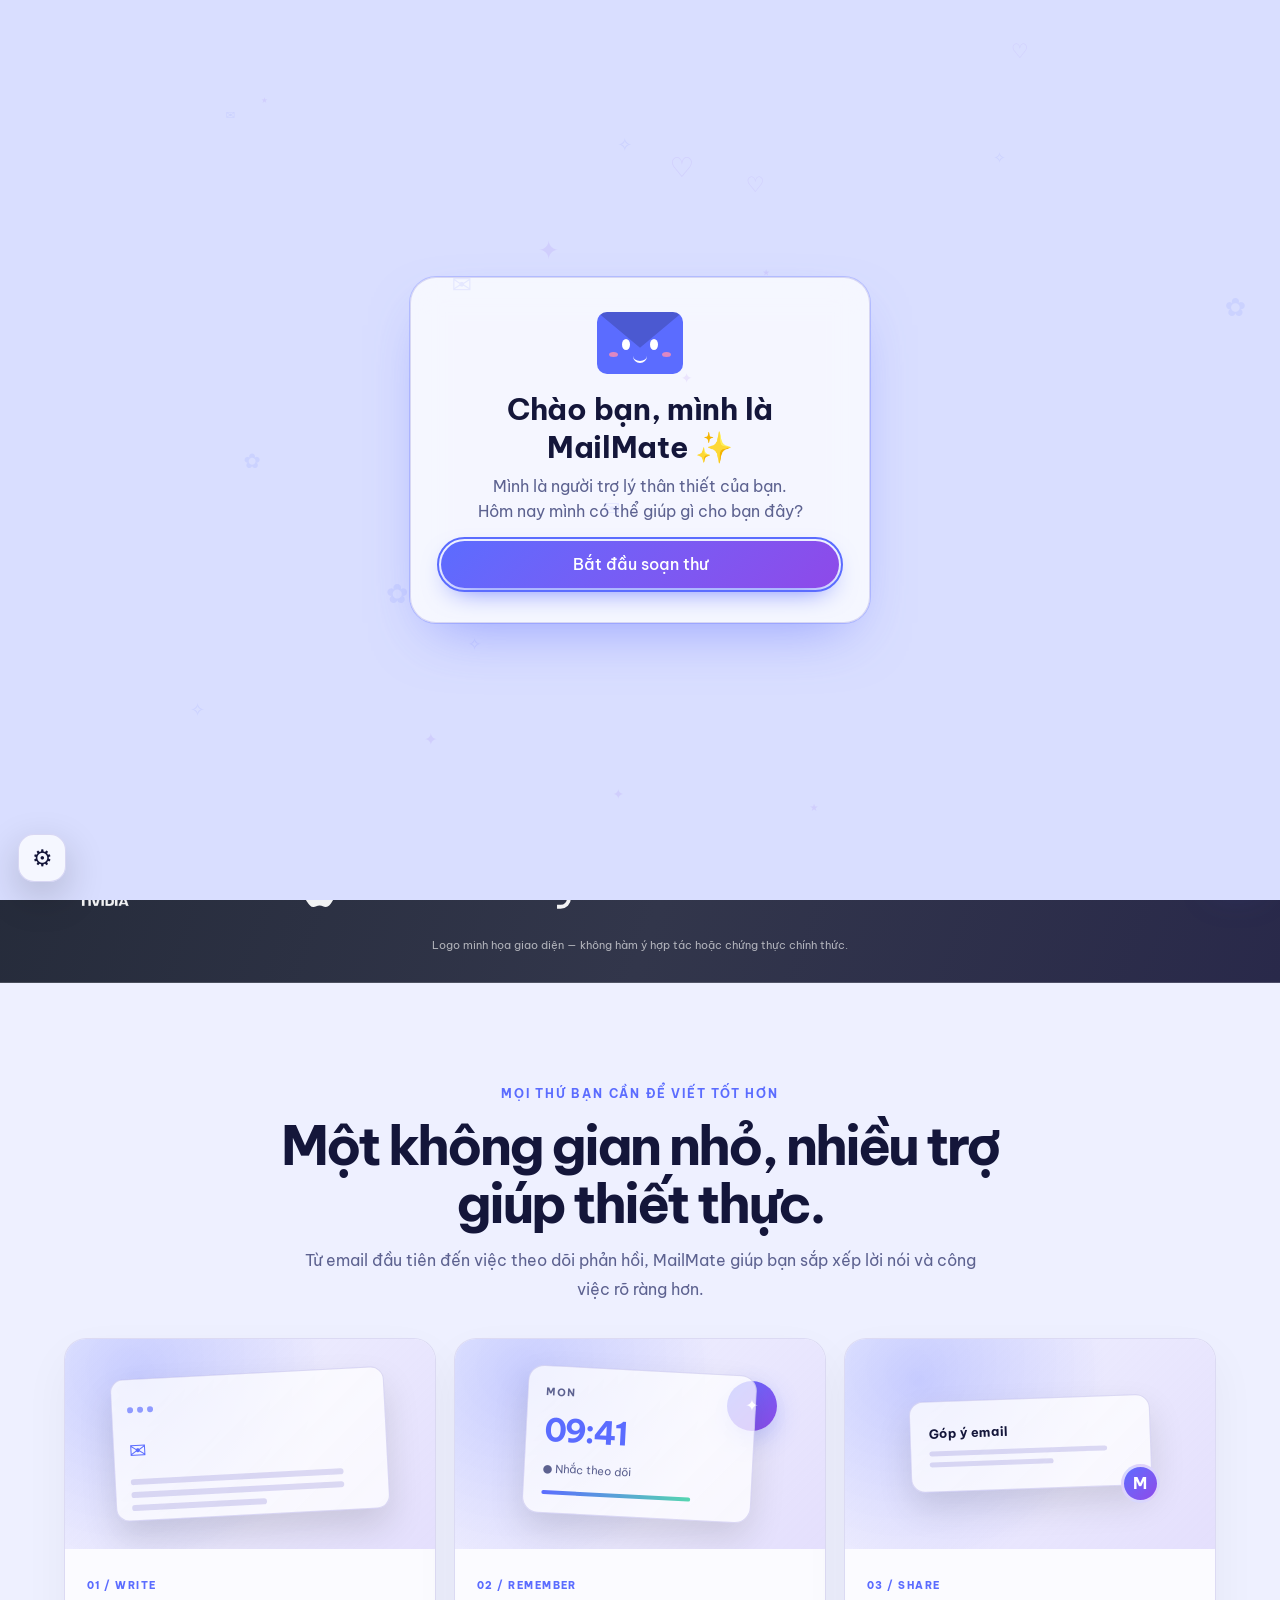
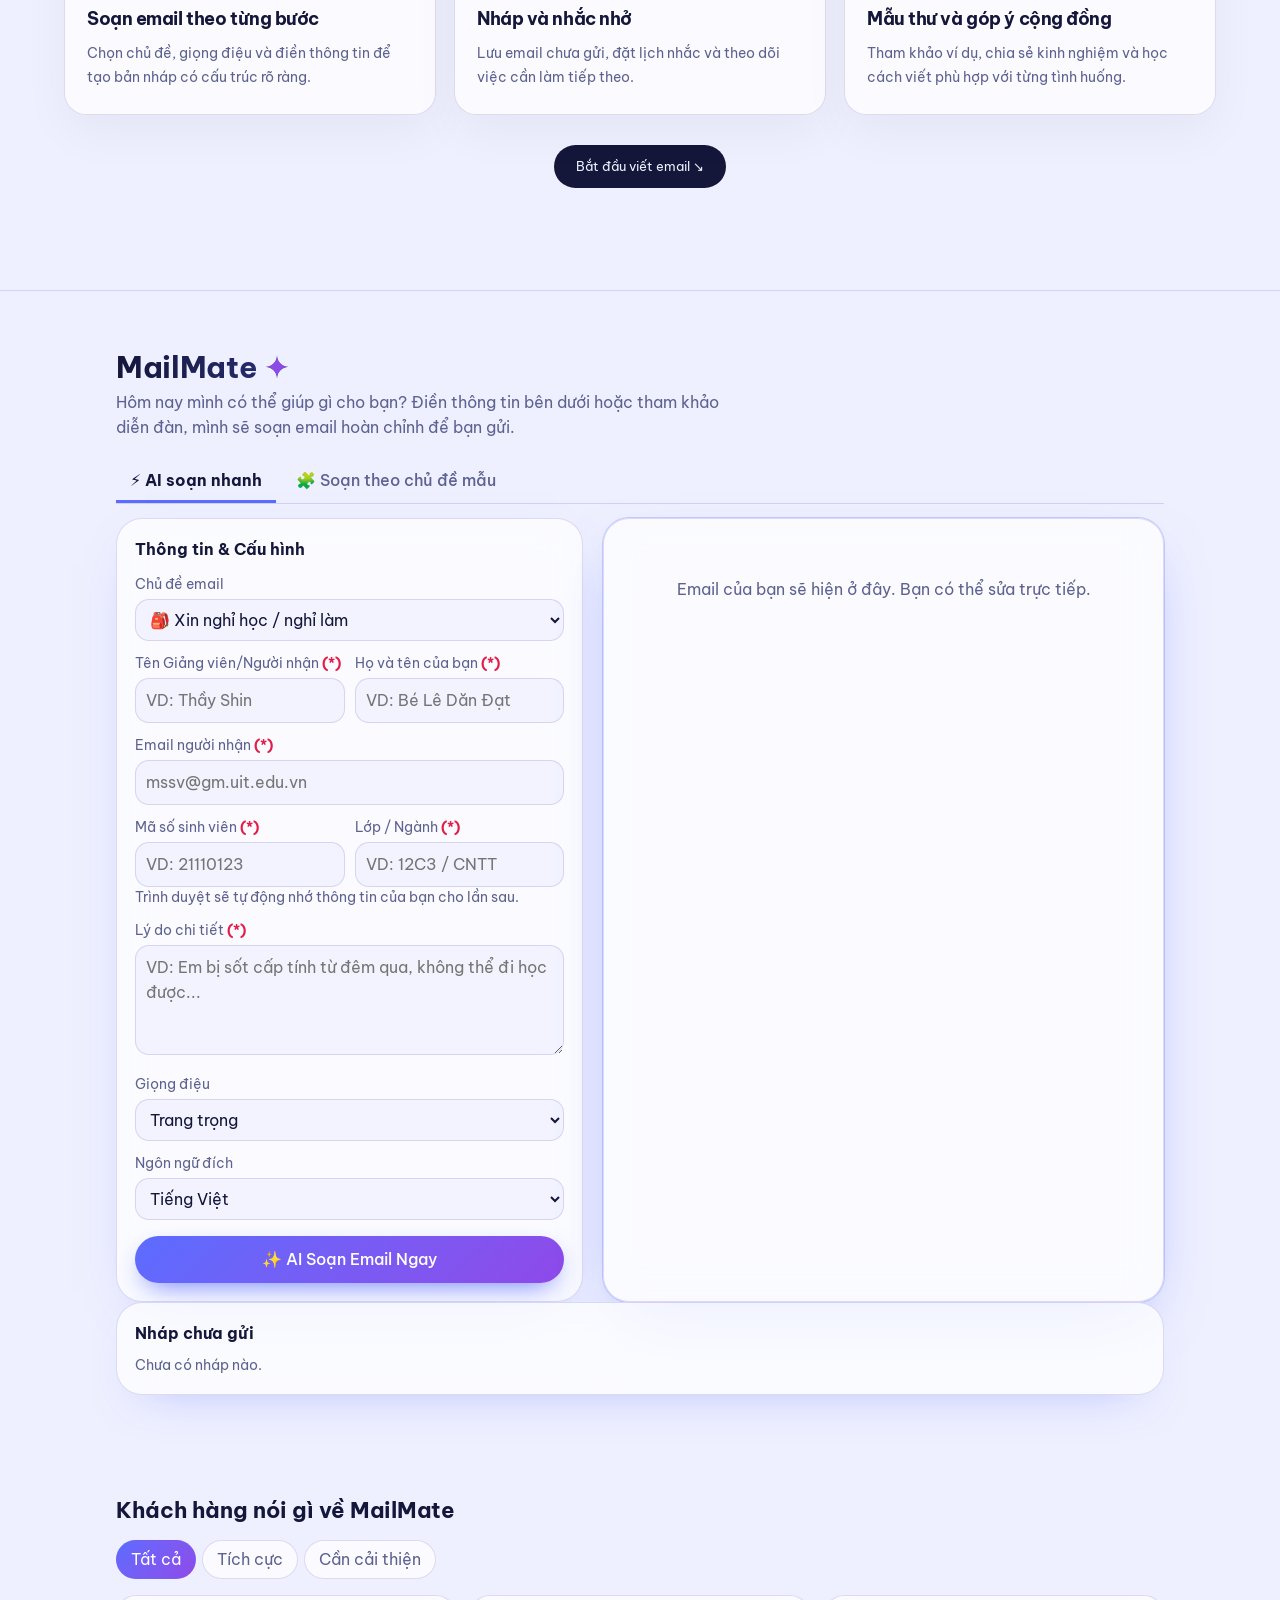
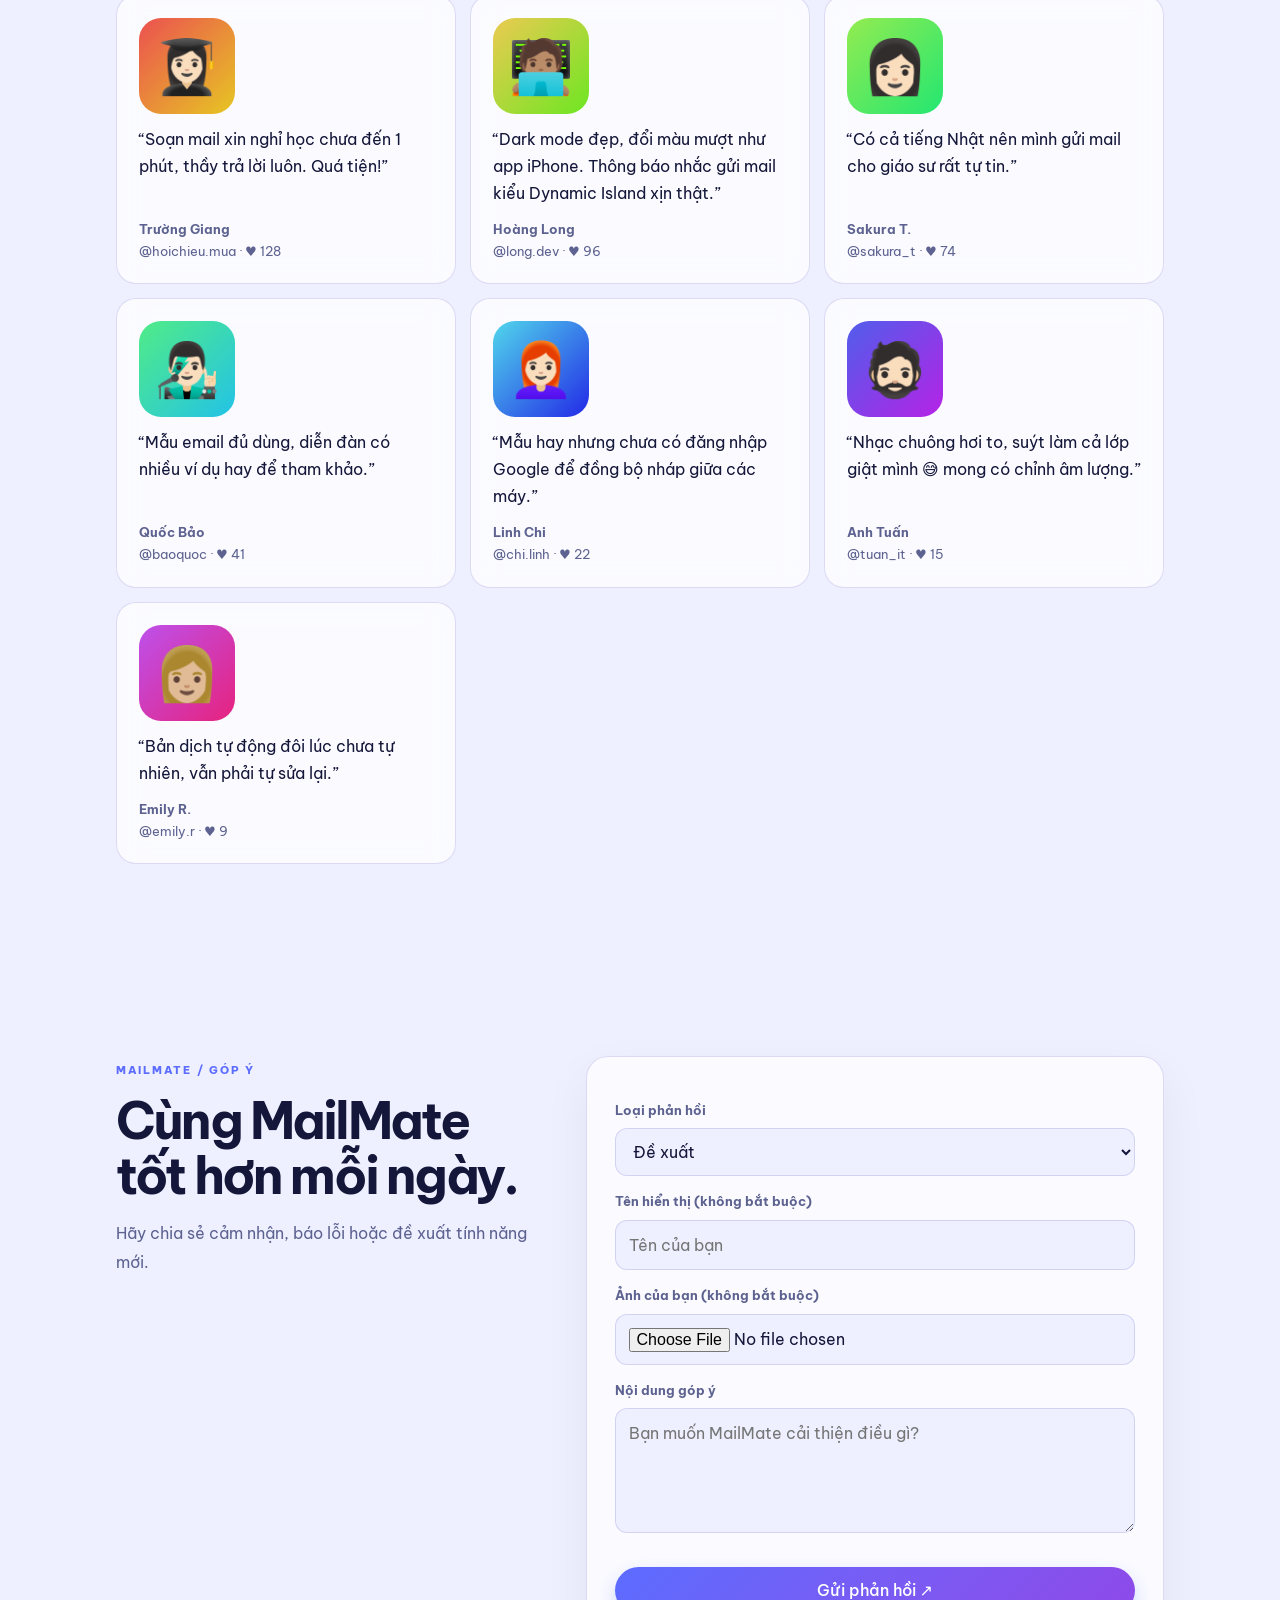
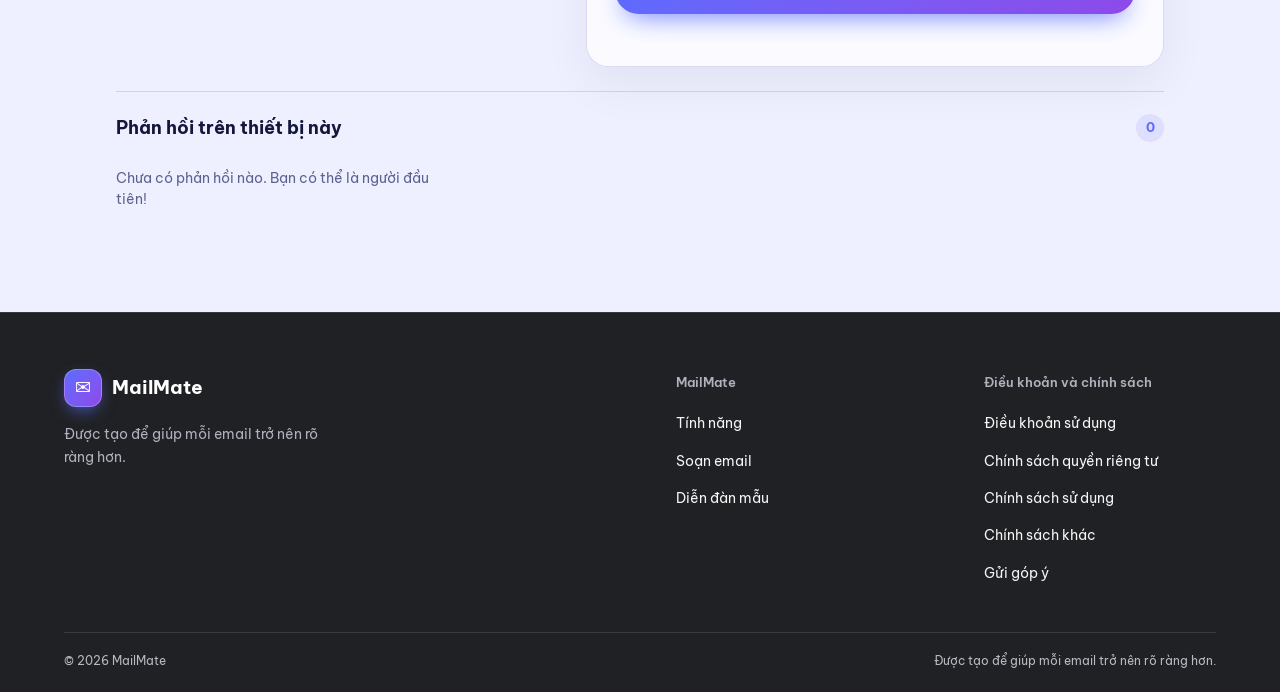
==== index.html @ 607fe5bc "Add files via upload" ====
<!doctype html>
<html lang="vi">
  <head>
    <meta charset="utf-8" />
    <meta
      name="viewport"
      content="width=device-width, initial-scale=1, viewport-fit=cover"
    />
    <title>MailMate – Soạn email hoàn chỉnh</title>
    <link rel="icon" href="favicon.svg" type="image/svg+xml" />
    <link rel="apple-touch-icon" href="favicon.svg" />
    <link
      rel="stylesheet"
      href="https://fonts.googleapis.com/css2?family=Be+Vietnam+Pro:wght@400;500;700&family=Newsreader:wght@400;600&display=swap"
    />
    <link rel="stylesheet" href="style.css" />
  </head>
  <body>
    <div id="deco" aria-hidden="true"></div>

    <!-- Hiệu ứng Bot chào mừng -->
    <div id="hello" role="dialog" aria-label="Chào mừng" tabindex="-1">
      <div class="card">
        <div class="bot" aria-hidden="true">
          <i></i><i></i><u></u><u></u><b></b>
        </div>
        <h2>Chào bạn, mình là MailMate ✨</h2>
        <p>
          Mình là người trợ lý thân thiết của bạn.<br />Hôm nay mình có thể giúp
          gì cho bạn đây?
        </p>
        <button class="btn main" id="hi" style="margin-top: 0">
          Bắt đầu soạn thư
        </button>
      </div>
    </div>

    <header class="topbar">
      <a class="brand" href="#"><span class="brand-mark">✉</span><span id="siteName">MailMate</span></a>
      <nav class="tabs nav" role="tablist" aria-label="Chuyển mục"><span class="nav-thumb"></span>
        <button class="tab" role="tab" data-v="compose" aria-selected="true" data-i18n="nav.compose">✉️ Soạn email</button>
        <button class="tab" role="tab" data-v="drafts" aria-selected="false"><span data-i18n="nav.drafts">⏰ Nháp &amp; nhắc nhở</span> <span class="badge" id="draftBadge" hidden>0</span></button>
        <button class="tab" role="tab" data-v="forum" aria-selected="false" data-i18n="nav.community">💌 Diễn đàn mẫu</button>
        <button class="tab" role="tab" data-v="admin" aria-selected="false" data-i18n="nav.admin" hidden>🔐 Quản trị</button>
        <div class="dev-menu"><button class="tab dev-trigger" type="button" aria-haspopup="true" data-i18n="nav.developers">👥 Các nhà phát triển</button><div class="dev-popover" role="menu"><strong data-i18n="dev.title">Đội ngũ MailMate</strong><span>Cao Nguyên Thái</span><span>Giang Trung Kiên</span><span>Nguyễn Thiên Minh</span><span>Đỗ Xuân Bình</span><span>Nguyễn Khả Hân</span><span>Trần Nguyên Phú</span><span>Nguyễn Vũ Minh Khang</span></div></div>
        <button class="tab upgrade-trigger" type="button" id="openUpgrade" data-i18n="nav.upgrade">💎 Nâng cấp</button>
      </nav>
      <div class="account-control" aria-live="polite"><span id="accountLabel" class="account-label" data-i18n="auth.signedOut">Chưa đăng nhập</span><button type="button" class="google-sign-in" id="googleSignIn"><span aria-hidden="true">G</span><span data-i18n="auth.signIn">Đăng nhập Google</span></button><button type="button" class="google-sign-out" id="googleSignOut" hidden data-i18n="auth.signOut">Đăng xuất</button><small id="cloudStatus" class="cloud-status"></small></div>
    </header>
    <main>
      <section class="landing" id="landing">
        <div class="landing-orb orb-one"></div><div class="landing-orb orb-two"></div>
        <div class="landing-content"><div class="landing-mark">✉</div><p class="eyebrow" data-i18n="hero.eyebrow">TRỢ LÝ EMAIL CỦA BẠN</p><h1 data-i18n="hero.title">Viết email tốt hơn. Tự tin hơn.</h1><p class="landing-copy" data-i18n="hero.copy">Biến ý tưởng thành những email rõ ràng, chuyên nghiệp chỉ trong vài bước.</p><div class="landing-actions"><button class="hero-primary" id="tryWeb" data-i18n="hero.try">Try on web ↘</button><button class="hero-secondary" id="heroLearn" data-i18n="hero.learn">Khám phá tính năng</button></div><div class="landing-caption"><span class="live-dot"></span><span data-i18n="hero.caption">Không gian viết thư dành cho sinh viên và người đi làm</span></div></div>
        <div class="hero-preview" aria-hidden="true"><div class="preview-top"><span></span><span></span><span></span><b>MailMate</b></div><div class="preview-label">✦ YOUR NEXT EMAIL</div><div class="preview-line wide"></div><div class="preview-line"></div><div class="preview-line short"></div><div class="preview-card"><span>✉</span><div><b>Clear. Thoughtful. Professional.</b><small>One message at a time.</small></div><i>✓</i></div><div class="preview-glow"></div></div>
      </section>
      <section class="trusted" aria-label="Trusted teams"><p data-i18n="hero.trusted">Được nhiều đội ngũ hàng đầu tin tưởng</p><div class="trusted-logos"><span class="tl tl-nvidia"><img src="NVDIA logo.png" alt="NVIDIA"></span><span class="tl tl-apple" role="img" aria-label="Apple"><svg viewBox="2.6 0 18.8 24" fill="currentColor" aria-hidden="true"><path d="M12.152 6.896c-.948 0-2.415-1.078-3.96-1.04-2.04.027-3.91 1.183-4.961 3.014-2.117 3.675-.546 9.103 1.519 12.09 1.013 1.454 2.208 3.09 3.792 3.039 1.52-.065 2.09-.987 3.935-.987 1.831 0 2.35.987 3.96.948 1.637-.026 2.676-1.48 3.676-2.948 1.156-1.688 1.636-3.325 1.662-3.415-.039-.013-3.182-1.221-3.22-4.857-.026-3.04 2.48-4.494 2.597-4.559-1.429-2.09-3.623-2.324-4.39-2.376-2-.156-3.675 1.09-4.61 1.09zM15.53 3.83c.843-1.012 1.4-2.427 1.245-3.83-1.207.052-2.662.805-3.532 1.818-.78.896-1.454 2.338-1.273 3.714 1.338.104 2.715-.688 3.559-1.701"/></svg></span><span class="tl tl-google"><svg class="g-word" viewBox="-4 -4 458 136" role="img" aria-label="Google" fill="none" stroke-width="12" stroke-linejoin="miter"><path d="M83.7 21.7 A44 44 0 1 0 94 50 H52" stroke="#4285F4"/><circle cx="145" cy="63" r="31" stroke="#EA4335"/><circle cx="225" cy="63" r="31" stroke="#FBBC05"/><circle cx="305" cy="63" r="31" stroke="#4285F4"/><path d="M336 63 V96 A26 26 0 0 1 310 122 H299" stroke="#4285F4"/><path d="M358 0 V100" stroke="#34A853"/><path d="M442 63 A31 31 0 1 0 434.7 82.9" stroke="#EA4335"/><path d="M380 63 H442" stroke="#EA4335"/></svg></span><span class="tl tl-meta"><img src="meta-Photoroom.png" alt="Meta"></span><span class="tl tl-openai"><img src="openAI.png" alt="OpenAI"></span><span class="tl tl-spacex"><img src="SpaceX.png" alt="SpaceX"></span></div><small data-i18n="hero.disclaimer"></small></section>
      <section class="feature-section" id="features">
        <div class="feature-heading"><p class="eyebrow" data-i18n="features.eyebrow">MỌI THỨ BẠN CẦN ĐỂ VIẾT TỐT HƠN</p><h2 data-i18n="features.title">Một không gian nhỏ, nhiều trợ giúp thiết thực.</h2><p data-i18n="features.copy">Từ email đầu tiên đến việc theo dõi phản hồi, MailMate giúp bạn sắp xếp lời nói và công việc rõ ràng hơn.</p></div>
        <div class="feature-grid">
          <article class="feature-card"><div class="feature-art art-compose"><div class="art-window"><span></span><span></span><span></span><b>✉</b><i></i><i></i><i></i></div></div><div class="feature-text"><span>01 / WRITE</span><h3 data-i18n="features.composeTitle">Soạn email theo từng bước</h3><p data-i18n="features.composeCopy">Chọn chủ đề, giọng điệu và điền thông tin để tạo bản nháp có cấu trúc rõ ràng.</p></div></article>
          <article class="feature-card"><div class="feature-art art-drafts"><div class="art-calendar"><b>MON</b><strong>09:41</strong><span>● Nhắc theo dõi</span><i></i></div><div class="art-clock-ring">✦</div></div><div class="feature-text"><span>02 / REMEMBER</span><h3 data-i18n="features.draftsTitle">Nháp và nhắc nhở</h3><p data-i18n="features.draftsCopy">Lưu email chưa gửi, đặt lịch nhắc và theo dõi việc cần làm tiếp theo.</p></div></article>
          <article class="feature-card"><div class="feature-art art-community"><div class="art-post"><b>Góp ý email</b><i></i><i></i></div><div class="art-avatar">M</div></div><div class="feature-text"><span>03 / SHARE</span><h3 data-i18n="features.communityTitle">Mẫu thư và góp ý cộng đồng</h3><p data-i18n="features.communityCopy">Tham khảo ví dụ, chia sẻ kinh nghiệm và học cách viết phù hợp với từng tình huống.</p></div></article>
        </div>
        <button class="feature-cta" id="featureTry" data-i18n="features.cta">Bắt đầu viết email ↘</button>
      </section>
    </main>
    <div class="wrap" id="webApp">
      <div class="alert-bar" id="alertBar" hidden></div>
      <h1>MailMate <span class="tw" aria-hidden="true">✦</span></h1>
      <p class="sub">
        Hôm nay mình có thể giúp gì cho bạn? Điền thông tin bên dưới hoặc tham
        khảo diễn đàn, mình sẽ soạn email hoàn chỉnh để bạn gửi.
      </p>

      

      <!-- DIỄN ĐÀN MẪU (cộng đồng) -->
      <div id="vForum" hidden>
        <section class="panel drafts" id="forum" aria-label="Diễn đàn mẫu email">
          <h2 data-i18n="m.title">Diễn đàn mẫu email 💌</h2>
          <p class="note" data-i18n="m.lead"></p>
          <div class="toolbar">
            <input type="search" id="cmSearch" data-i18n-ph="m.search">
            <select id="cmTopic"></select>
            <select id="cmSort"><option value="new" data-i18n="m.sortNew"></option><option value="top" data-i18n="m.sortTop"></option></select>
            <button type="button" class="btn main" id="btnNewPost" data-i18n="m.post"></button>
          </div>
          <div class="post-grid" id="postGrid"></div>
        </section>
      </div>

      <!-- NHÁP & NHẮC NHỞ -->
      <div id="vDrafts" hidden>
        <section class="panel drafts">
          <h2 data-i18n="d.title"></h2>
          <p class="note" data-i18n="d.lead"></p>
          <div class="subtabs" id="draftTabs">
            <button type="button" data-filter="pending" data-i18n="d.fPending"></button>
            <button type="button" data-filter="sent" data-i18n="d.fSent"></button>
            <button type="button" data-filter="all" data-i18n="d.fAll"></button>
          </div>
          <section class="live-clock" aria-label="Đồng hồ thời gian thực"><div class="clock-face"><div class="clock-kicker"><span class="clock-dot"></span><span data-i18n="clock.live">LIVE LOCAL TIME</span></div><div class="clock-time" id="liveClock">00:00:00</div><div class="clock-date" id="liveDate">---</div><div class="clock-track"><i></i></div></div><div class="clock-message"><span class="clock-spark">✦</span><h3 data-i18n="clock.title">Một nhịp dừng giữa những email</h3><p data-i18n="clock.copy">Thời gian đang trôi — hãy dành một phút để viết điều bạn muốn nói thật rõ ràng.</p></div></section>
          <div class="ringbar"><span>🔔</span>
            <select id="ringSel"><option value="chime">Chime</option><option value="marimba">Marimba</option><option value="pulse">Digital pulse</option><option value="classic">Alarm</option><option value="bubble">Bubble</option><option value="harp">Harp</option><option value="sonar">Sonar</option><option value="arcade">Arcade</option><option value="doorbell">Doorbell</option><option value="zen">Zen bell</option><option value="xylo">Xylophone</option><option value="iphone">iPhone</option><option value="tone2">Ringtone 2</option><option value="custom" hidden>My sound</option></select>
            <button type="button" class="btn" id="ringTest">▶</button>
            <label class="btn" for="ringFile">⬆ MP3</label><input type="file" id="ringFile" accept="audio/*" hidden></div>
          <div class="card-list" id="draftList"></div>
        </section>
      </div>

      <!-- QUẢN TRỊ -->
      <div id="vAdmin" hidden>
        <section class="panel drafts">
          <h2 data-i18n="a.title"></h2>
          <form class="gate" id="formLogin">
            <p class="note" data-i18n="a.gate"></p>
            <label class="field"><span data-i18n="a.pin"></span><input type="password" name="pin" autocomplete="current-password" required></label>
            <button type="submit" class="btn main" data-i18n="a.login"></button>
          </form>
          <div id="adminPanel" hidden>
            <div class="subtabs" id="adminTabs">
              <button type="button" data-tab="settings" data-i18n="a.tabSettings"></button>
              <button type="button" data-tab="topics" data-i18n="a.tabTopics"></button>
              <button type="button" data-tab="posts" data-i18n="a.tabPosts"></button>
              <button type="button" data-tab="data" data-i18n="a.tabData"></button>
              <button type="button" id="btnLogout" data-i18n="a.logout"></button>
            </div>
            <div class="admin-pane" data-pane="settings">
              <form class="form-grid" id="formSettings">
                <label class="field"><span data-i18n="a.siteName"></span><input name="siteName" maxlength="40" required></label>
                <label class="field"><span data-i18n="a.autoRemind"></span><input name="autoRemindHours" type="number" min="0" max="720" required></label>
                <label class="field"><span data-i18n="a.defUi"></span><select name="uiLang"><option value="vi">Tiếng Việt</option><option value="en">English</option></select></label>
                <label class="field"><span data-i18n="a.defMail"></span><select name="mailLang"><option value="vi">Tiếng Việt</option><option value="en">English</option><option value="both" data-i18n="c.both"></option></select></label>
                <label class="field"><span data-i18n="a.defTone"></span><select name="tone"></select></label>
                <label class="field"><span data-i18n="a.newPin"></span><input name="newPin" type="password" minlength="4" autocomplete="new-password"></label>
                <label class="check"><input type="checkbox" name="moderation"><span data-i18n="a.moderation"></span></label>
                <label class="check"><input type="checkbox" name="comments"><span data-i18n="a.allowComments"></span></label>
                <div class="wide"><button type="submit" class="btn main" data-i18n="g.save"></button></div>
              </form>
            </div>
            <div class="admin-pane" data-pane="topics" hidden>
              <div class="bar"><button type="button" class="btn main" style="width:auto;margin:0" id="btnAddTopic" data-i18n="a.addTopic"></button><button type="button" class="btn" id="btnResetTopics" data-i18n="a.resetTopics"></button></div>
              <ul class="row-list" id="adminTopics"></ul>
            </div>
            <div class="admin-pane" data-pane="posts" hidden><ul class="row-list" id="adminPosts"></ul></div>
            <div class="admin-pane" data-pane="data" hidden>
              <div class="bar">
                <button type="button" class="btn" id="btnExport" data-i18n="a.export"></button>
                <label class="btn" for="fileImport" data-i18n="a.import"></label>
                <input type="file" id="fileImport" accept="application/json" hidden>
                <button type="button" class="btn danger" id="btnWipe" data-i18n="a.wipe"></button>
              </div>
            </div>
          </div>
        </section>
      </div>

      <!-- SOẠN THƯ -->
      <div id="vCompose">
        <div class="subtabs" id="modeTabs">
          <button type="button" data-mode="quick" data-i18n="c.modeQuick"></button>
          <button type="button" data-mode="tpl" data-i18n="c.modeTpl"></button>
        </div>
        <div class="grid" id="modeQuick">
          <section class="panel" aria-label="Thông tin email">
            <h2>Thông tin & Cấu hình</h2>

            <div>
              <label for="topic">Chủ đề email</label>
              <select id="topic"></select>
            </div>

            <div class="row">
              <div>
                <label for="rname"
                  >Tên Giảng viên/Người nhận
                  <span class="required">(*)</span></label
                >
                <input id="rname" placeholder="VD: Thầy Shin" />
                <small class="error-text" id="err-rname"></small>
              </div>
              <div>
                <label for="me"
                  >Họ và tên của bạn <span class="required">(*)</span></label
                >
                <input id="me" placeholder="VD: Bé Lê Dăn Đạt" />
                <small class="error-text" id="err-me"></small>
              </div>
            </div>

            <div>
              <label for="rto"
                >Email người nhận <span class="required">(*)</span></label
              >
              <input
                id="rto"
                type="email"
                placeholder="mssv@gm.uit.edu.vn"
                autocomplete="off"
              />
              <small class="error-text" id="err-rto"></small>
            </div>

            <div class="row">
              <div>
                <label for="sid"
                  >Mã số sinh viên <span class="required">(*)</span></label
                >
                <input
                  id="sid"
                  placeholder="VD: 21110123"
                  inputmode="numeric"
                />
                <small class="error-text" id="err-sid"></small>
              </div>
              <div>
                <label for="maj"
                  >Lớp / Ngành <span class="required">(*)</span></label
                >
                <input id="maj" placeholder="VD: 12C3 / CNTT" />
                <small class="error-text" id="err-maj"></small>
              </div>
            </div>

            <div class="note" style="margin-top: 0">
              Trình duyệt sẽ tự động nhớ thông tin của bạn cho lần sau.
            </div>

            <label for="pts"
              >Lý do chi tiết <span class="required">(*)</span></label
            >
            <textarea
              id="pts"
              placeholder="VD: Em bị sốt cấp tính từ đêm qua, không thể đi học được..."
            ></textarea>
            <small class="error-text" id="err-pts"></small>

            <label for="qTone" data-i18n="c.tone">Giọng điệu</label>
            <select id="qTone"></select>

            <label for="lang">Ngôn ngữ đích</label>
            <select id="lang"></select>

            <button class="btn main" id="go">✨ AI Soạn Email Ngay</button>
          </section>

          <section class="letter mail" aria-label="Email đã soạn">
            <div id="empty" class="empty">
              Email của bạn sẽ hiện ở đây. Bạn có thể sửa trực tiếp.
            </div>
            <div id="out" hidden>
              <label for="to">Đến (email)</label>
              <input id="to" type="email" />
              <label for="subj">Tiêu đề</label>
              <input id="subj" class="subj" />
              <label for="body">Nội dung</label>
              <textarea id="body"></textarea>

              <div class="bar">
                <button class="btn" id="copy">📋 Sao chép</button>
                <button class="btn" id="save">💾 Lưu nháp</button>
                <a
                  class="btn"
                  id="gm"
                  target="_blank"
                  rel="noopener"
                  style="
                    background: var(--acc);
                    border-color: var(--acc);
                    color: var(--onacc);
                  "
                  >🚀 Gửi qua Gmail ➜</a
                >
              </div>

              <div class="note" style="margin-top: 15px" id="msg"></div>
            </div>
          </section>
        </div>

                <div id="modeTpl" hidden>
          <div class="layout">
            <div class="panel">
              <h2 data-i18n="c.step1"></h2>
              <div class="topic-grid" id="topicGrid"></div>
              <h2 data-i18n="c.step2"></h2>
              <div class="row">
                <div><label for="tone" data-i18n="c.tone"></label><select id="tone"></select></div>
                <div><label for="mailLang" data-i18n="c.mailLang"></label><select id="mailLang"><option value="vi">Tiếng Việt</option><option value="en">English</option><option value="both" data-i18n="c.both"></option></select></div>
              </div>
              <p class="note" id="bilingualHint" data-i18n="c.bilingualHint" hidden></p>
              <h2 style="margin-top:18px" data-i18n="c.step3"></h2>
              <div class="fields" id="fields"></div>
              <div class="bar"><button type="button" class="btn" id="btnSample" data-i18n="c.sample"></button><button type="button" class="btn" id="btnReset" data-i18n="c.reset"></button></div>
            </div>
            <div class="letter sheet">
              <div class="sheet-head"><h2 data-i18n="c.result"></h2><span class="chip chip-warn" id="editingBadge" data-i18n="c.editingDraft" hidden></span></div>
              <p class="status" id="missingInfo"></p>
              <div id="outputs"></div>
              <div class="bar">
                <button type="button" class="btn" id="btnCopy" data-i18n="c.copy"></button>
                <button type="button" class="btn" id="btnMail" data-i18n="c.mailto"></button>
                <button type="button" class="btn" id="btnGmail">🚀 Gmail</button>
                <button type="button" class="btn" id="btnSave" data-i18n="c.save"></button>
                <button type="button" class="btn" id="btnShare" data-i18n="c.share"></button>
              </div>
            </div>
          </div>
        </div>

        <section class="panel drafts" aria-label="Nháp">
          <h2>Nháp chưa gửi</h2>
          <div id="dl"><div class="note">Chưa có nháp nào.</div></div>
        </section>
      </div>
    </div>

    <section class="reviews wrap" id="reviews">
      <h2 data-i18n="rv.title">Khách hàng nói gì về MailMate</h2>
      <div class="rv-filter" id="rvFilter"><button data-f="all" class="active" data-i18n="rv.all">Tất cả</button><button data-f="pos" data-i18n="rv.pos">Tích cực</button><button data-f="neg" data-i18n="rv.neg">Cần cải thiện</button></div>
      <div class="rv-grid" id="rvGrid"></div>
      <p class="note" data-i18n="rv.note"></p>
    </section>

    <section class="feedback-section wrap" id="feedback">
      <div class="feedback-intro"><span class="feedback-kicker" data-i18n="fb.eyebrow">MAILMATE / FEEDBACK</span><h2 data-i18n="fb.title">Giúp MailMate tốt hơn mỗi ngày.</h2><p data-i18n="fb.copy">Bạn đã trải nghiệm MailMate? Hãy chia sẻ cảm nhận, báo lỗi hoặc đề xuất tính năng mới.</p></div>
      <form id="feedbackForm" class="feedback-form">
        <label class="feedback-label" for="feedbackType" data-i18n="fb.type">Loại phản hồi</label><select id="feedbackType"><option value="suggestion" data-i18n="fb.suggestion">Đề xuất</option><option value="bug" data-i18n="fb.bug">Báo lỗi</option><option value="experience" data-i18n="fb.experience">Trải nghiệm chung</option></select>
        <label class="feedback-label" for="feedbackName" data-i18n="fb.name">Tên hiển thị (không bắt buộc)</label><input id="feedbackName" maxlength="60" autocomplete="name" data-i18n-ph="fb.namePh" placeholder="Tên của bạn"><label class="feedback-label" for="feedbackPhoto" data-i18n="fb.photo">Ảnh của bạn (không bắt buộc)</label><div class="fb-photo-row"><input type="file" id="feedbackPhoto" accept="image/*"><img id="fbPhotoPrev" class="fb-prev" alt="" hidden></div>
        <label class="feedback-label" for="feedbackMessage" data-i18n="fb.message">Nội dung góp ý</label><textarea id="feedbackMessage" rows="4" maxlength="1200" required data-i18n-ph="fb.messagePh" placeholder="Bạn muốn MailMate cải thiện điều gì?"></textarea>
        <div class="feedback-form-foot"><button class="btn main" type="submit" data-i18n="fb.submit">Gửi phản hồi ↗</button></div>
        <p id="feedbackStatus" class="feedback-status" role="status" aria-live="polite"></p>
      </form>
      <div class="community-feedback"><div class="community-feedback-head"><h3 data-i18n="fb.recent">Phản hồi trên thiết bị này</h3><span id="feedbackCount">0</span></div><div id="feedbackList" class="feedback-list"><p class="note" data-i18n="fb.empty">Chưa có phản hồi nào. Bạn có thể là người đầu tiên!</p></div></div>
    </section>

    <footer class="site-footer">
      <div class="footer-main">
        <div class="footer-brand-block"><a class="brand" href="#landing"><span class="brand-mark">✉</span><span>MailMate</span></a><p data-i18n="fb.footer">Được tạo để giúp mỗi email trở nên rõ ràng hơn.</p></div>
        <nav class="footer-column" aria-label="MailMate"><h2 data-i18n="footer.product">MailMate</h2><a href="#features" data-i18n="footer.features">Tính năng</a><a href="#webApp" data-i18n="footer.compose">Soạn email</a><a href="#vForum" data-i18n="footer.community">Diễn đàn mẫu</a></nav>
        <nav class="footer-column" aria-label="Điều khoản và chính sách"><h2 data-i18n="footer.support">Điều khoản và chính sách</h2><a href="policies.html#terms" data-i18n="footer.terms">Điều khoản sử dụng</a><a href="policies.html#privacy" data-i18n="footer.privacy">Chính sách quyền riêng tư</a><a href="policies.html#acceptable-use" data-i18n="footer.usage">Chính sách sử dụng</a><a href="policies.html#storage" data-i18n="footer.other">Chính sách khác</a><a href="#feedback" data-i18n="fb.footerLink">Gửi góp ý</a></nav>
      </div>
      <div class="footer-bottom"><span>© 2026 MailMate</span><span data-i18n="footer.note">Được tạo để giúp mỗi email trở nên rõ ràng hơn.</span></div>
    </footer>

    <div class="island" id="island" role="status" aria-live="polite"></div>

    <aside class="floating-clock" aria-label="Thời gian hiện tại"><span class="floating-clock-dot"></span><div><strong id="floatingTime">00:00:00</strong><small id="floatingDate">---</small><small id="floatingLocation">Múi giờ thiết bị</small></div></aside>
    <button type="button" class="settings-gear" id="openSettings" aria-label="Settings" title="Settings">⚙</button>
    <dialog class="settings-dialog" id="settingsDialog"><div class="settings-heading"><div><span class="settings-eyebrow">MAILMATE / PREFERENCES</span><h2 data-i18n="settings.title">Cài đặt</h2><p class="note" data-i18n="settings.copy">Tùy chỉnh trải nghiệm của bạn.</p></div><button class="btn" type="button" id="closeSettings" aria-label="Close">✕</button></div>
      <section class="settings-group"><h3 data-i18n="settings.language">Ngôn ngữ giao diện</h3><div class="settings-langs" role="group" aria-label="Language"><button type="button" data-ui-lang="vi">🇻🇳 Tiếng Việt</button><button type="button" data-ui-lang="en">🇬🇧 English</button><button type="button" data-ui-lang="ja">🇯🇵 日本語</button></div></section>
      <section class="settings-group"><h3 data-i18n="settings.time">Thời gian và vị trí</h3><label class="settings-field"><span data-i18n="settings.timezone">Múi giờ</span><select id="settingsTimezone"><option value="Asia/Ho_Chi_Minh">Asia/Ho_Chi_Minh (UTC+7)</option><option value="Asia/Tokyo">Asia/Tokyo (UTC+9)</option><option value="Europe/London">Europe/London</option><option value="America/New_York">America/New_York</option><option value="UTC">UTC</option></select></label><label class="settings-field"><span data-i18n="settings.location">Tên vị trí hiển thị</span><input id="settingsLocation" maxlength="70" placeholder="Ví dụ: TP. Hồ Chí Minh"></label><label class="settings-field"><span data-i18n="settings.format">Định dạng giờ</span><select id="settingsTimeFormat"><option value="24">24 giờ</option><option value="12">12 giờ (AM/PM)</option></select></label><p class="settings-hint" data-i18n="settings.timeHint">Bạn có thể đổi múi giờ hiển thị; đồng hồ không thay đổi giờ hệ thống của thiết bị.</p><button class="btn main" id="saveSettings" type="button" data-i18n="settings.save">Lưu cài đặt</button></section>
      <section class="settings-group settings-account"><h3 data-i18n="settings.account">Tài khoản</h3><p class="note" data-i18n="settings.accountCopy">Đăng xuất khỏi phiên quản trị trên thiết bị này.</p><button class="btn" id="settingsLogout" type="button" data-i18n="settings.logout">Đăng xuất quản trị</button></section>
    </dialog>
    <div class="dock" id="theme" role="group" aria-label="Theme">
      <div class="dock-items">
        <span id="sws" class="sws"></span>
        <button class="dock-btn" id="rst" title="Reset">↺</button>
        <button class="dock-btn" id="theme-toggle" title="Dark / Light"></button>
      </div>
      <button class="dock-btn dock-main" id="dockMain" aria-label="Colors">🎨</button>
    </div>

    <dialog class="dlg" id="dlgReminder">
      <form id="formReminder">
        <h3 data-i18n="r.title"></h3><p class="note" data-i18n="r.lead"></p>
        <label data-i18n="r.time"></label><input type="datetime-local" id="remindInput">
        <div class="bar">
          <button type="button" class="btn" data-mins="60" data-i18n="r.q1h"></button>
          <button type="button" class="btn" data-mins="1440" data-i18n="r.q1d"></button>
          <button type="button" class="btn" data-mins="4320" data-i18n="r.q3d"></button>
        </div>
        <div class="dlg-actions">
          <button type="button" class="btn" id="remindNone" data-i18n="r.none"></button>
          <button type="button" class="btn" data-close data-i18n="g.cancel"></button>
          <button type="submit" class="btn main" style="width:auto;margin:0" data-i18n="g.save"></button>
        </div>
      </form>
    </dialog>
    <dialog class="dlg" id="dlgPost">
      <form id="formPost" class="form-grid">
        <h3 class="wide" data-i18n="m.post"></h3><p class="note wide" data-i18n="m.privacy"></p>
        <label class="field wide"><span data-i18n="m.postTitle"></span><input name="title" maxlength="80" required></label>
        <label class="field"><span data-i18n="m.topic"></span><select name="topicId"></select></label>
        <label class="field"><span data-i18n="m.lang"></span><select name="lang"><option value="vi">Tiếng Việt</option><option value="en">English</option></select></label>
        <label class="field wide"><span data-i18n="c.subject"></span><input name="subject" maxlength="150" required></label>
        <label class="field wide"><span data-i18n="c.body"></span><textarea name="body" rows="9" required></textarea></label>
        <label class="field wide"><span data-i18n="m.author"></span><input name="author" maxlength="40"></label>
        <div class="dlg-actions wide"><button type="button" class="btn" data-close data-i18n="g.cancel"></button><button type="submit" class="btn main" style="width:auto;margin:0" data-i18n="m.submit"></button></div>
      </form>
    </dialog>
    <dialog class="dlg dlg-wide" id="dlgDetail"><div id="detailBody"></div></dialog>
    <dialog class="dlg dlg-wide" id="dlgTopic">
      <form id="formTopic" class="form-grid">
        <h3 class="wide" id="topicDlgTitle"></h3>
        <p class="note wide"><span data-i18n="a.phHint"></span> <span class="code-list" id="phList"></span></p>
        <label class="field"><span data-i18n="a.icon"></span><input name="icon" maxlength="4" required></label><span></span>
        <label class="field"><span data-i18n="a.nameVi"></span><input name="nameVi" required></label>
        <label class="field"><span data-i18n="a.nameEn"></span><input name="nameEn" required></label>
        <label class="field"><span data-i18n="a.subjVi"></span><input name="subjVi" required></label>
        <label class="field"><span data-i18n="a.subjEn"></span><input name="subjEn" required></label>
        <label class="field"><span data-i18n="a.bodyVi"></span><textarea name="bodyVi" rows="9" required></textarea></label>
        <label class="field"><span data-i18n="a.bodyEn"></span><textarea name="bodyEn" rows="9" required></textarea></label>
        <div class="dlg-actions wide"><button type="button" class="btn" data-close data-i18n="g.cancel"></button><button type="submit" class="btn main" style="width:auto;margin:0" data-i18n="g.save"></button></div>
      </form>
    </dialog>
    <dialog class="dlg upgrade-dialog" id="upgradeDialog"><div class="upgrade-heading"><div><p class="eyebrow" data-i18n="upgrade.eyebrow">MAILMATE MEMBERSHIP</p><h2 data-i18n="upgrade.title">Chọn không gian viết của bạn</h2><p class="note" data-i18n="upgrade.copy">Bắt đầu miễn phí hoặc chọn gói phù hợp với nhu cầu.</p></div><button type="button" class="btn" id="closeUpgrade" aria-label="Close">✕</button></div><div class="upgrade-plans"><article class="upgrade-plan"><span>STARTER</span><h3>MailMate Free</h3><p class="plan-price">0¥</p><ul><li data-i18n="upgrade.free1">Mẫu email cơ bản</li><li data-i18n="upgrade.free2">Lưu nháp trên trình duyệt</li></ul><button type="button" class="btn plan-choose" data-plan="free" data-i18n="upgrade.freeBtn">Dùng miễn phí</button></article><article class="upgrade-plan featured"><span>EVERYDAY</span><h3>MailMate Go</h3><p class="plan-price">1807¥</p><ul><li data-i18n="upgrade.go1">Quy trình viết mở rộng</li><li data-i18n="upgrade.go2">Hỗ trợ dự án MailMate</li></ul><button type="button" class="btn main plan-choose" data-plan="go" data-i18n="upgrade.goBtn">Chọn Go</button></article><article class="upgrade-plan"><span>ADVANCED</span><h3>MailMate Pro</h3><p class="plan-price">2008¥</p><ul><li data-i18n="upgrade.pro1">Trải nghiệm nâng cao</li><li data-i18n="upgrade.pro2">Ủng hộ phát triển MailMate</li></ul><button type="button" class="btn main plan-choose" data-plan="pro" data-i18n="upgrade.proBtn">Chọn Pro</button></article></div><section class="qr-payment" id="qrPayment" hidden><div class="qr-copy"><span class="qr-pill" data-i18n="upgrade.secure">PAYMENT</span><h3 id="qrTitle">Thanh toán MailMate Pro</h3><p class="note" data-i18n="upgrade.qrCopy">Quét mã QR bằng ứng dụng ngân hàng. Hãy kiểm tra thông tin trước khi xác nhận.</p><strong id="qrAmount">2008¥</strong><p class="note qr-note" data-i18n="upgrade.qrNote">Website chưa tự động xác minh giao dịch. Vui lòng liên hệ quản trị viên sau khi thanh toán.</p></div><div class="qr-frame"><img src="payment-qr.jpg" alt="Mã QR thanh toán Vietcombank" onerror="this.alt='Vui lòng thêm file payment-qr.jpg vào thư mục website';this.style.display='none';this.nextElementSibling.hidden=false"><p hidden>Thêm ảnh payment-qr.jpg cùng thư mục với home.html</p></div></section></dialog>
    <div class="toasts" id="toasts" aria-live="polite"></div>

    <script src="script.js"></script>
    <script type="module" src="firebase-sync.js"></script>
  </body>
</html>
---- style.css ----
:root {
  box-sizing: border-box;
  padding-top: env(safe-area-inset-top, 0px);
  padding-bottom: env(safe-area-inset-bottom, 0px);
  --bg: #eef2f8;
  --card: #fff;
  --ink: #14213d;
  --mute: #5b6780;
  --line: #d5dce8;
  --blue: #1f5fbf;
  --red: #d62839;
  --soft: #e3ecfa;
}
@media (prefers-color-scheme: dark) {
  :root:not([data-theme="light"]) {
    --bg: #0e1424;
    --card: #172036;
    --ink: #e8edf7;
    --mute: #9aa8c3;
    --line: #2b3857;
    --blue: #6ea2f5;
    --red: #ff6b78;
    --soft: #1f2d4d;
  }
}
:root[data-theme="dark"] {
  --bg: #0e1424;
  --card: #172036;
  --ink: #e8edf7;
  --mute: #9aa8c3;
  --line: #2b3857;
  --blue: #6ea2f5;
  --red: #ff6b78;
  --soft: #1f2d4d;
}
html {
  --acc: var(--blue);
  --acc2: var(--red);
  --onacc: #fff;
  scroll-padding-top: env(safe-area-inset-top, 0px);
}
*,
*::before,
*::after {
  box-sizing: inherit;
}
body {
  margin: 0;
  background: color-mix(in srgb, var(--acc) 8%, var(--bg));
  color: var(--ink);
  font:
    400 16px/1.55 "Be Vietnam Pro",
    system-ui,
    sans-serif;
  transition:
    background 0.3s,
    color 0.3s;
}

.wrap {
  max-width: 1080px;
  margin: 0 auto;
  padding: 75px 16px 48px;
  position: relative;
}
h1 {
  font-size: 1.9rem;
  line-height: 1.2;
  margin: 8px 0 4px;
  letter-spacing: -0.01em;
}
.sub {
  color: var(--mute);
  margin: 0 0 20px;
  max-width: 56ch;
}
.grid {
  display: grid;
  grid-template-columns: minmax(0, 5fr) minmax(0, 6fr);
  gap: 20px;
}
@media (max-width: 820px) {
  .grid {
    grid-template-columns: 1fr;
  }
}

.panel {
  background: var(--card);
  border: 1px solid var(--line);
  border-radius: 10px;
  padding: 18px;
  transition:
    background 0.3s,
    border-color 0.3s;
}
.letter {
  border: 7px solid transparent;
  border-image: repeating-linear-gradient(
      135deg,
      var(--acc2) 0 14px,
      var(--card) 14px 28px,
      var(--acc) 28px 42px,
      var(--card) 42px 56px
    )
    7;
  background: var(--card);
  padding: 18px;
  transition: background 0.3s;
}
h2 {
  font-size: 1rem;
  margin: 0 0 10px;
}
label {
  display: block;
  font-size: 0.85rem;
  color: var(--mute);
  margin: 12px 0 4px;
}
input,
select,
textarea {
  width: 100%;
  font: inherit;
  color: var(--ink);
  background: var(--bg);
  border: 1px solid var(--line);
  border-radius: 6px;
  padding: 9px 10px;
  transition:
    background 0.3s,
    color 0.3s,
    border-color 0.3s;
}
textarea {
  resize: vertical;
  min-height: 110px;
}
input:focus-visible,
select:focus-visible,
textarea:focus-visible,
button:focus-visible,
a:focus-visible {
  outline: 2px solid var(--acc);
  outline-offset: 2px;
}
.row {
  display: grid;
  grid-template-columns: 1fr 1fr;
  gap: 10px;
}

button.btn,
a.btn {
  display: inline-block;
  font: inherit;
  font-weight: 500;
  font-size: 0.9rem;
  border: 1px solid var(--line);
  background: var(--card);
  color: var(--ink);
  border-radius: 6px;
  padding: 8px 13px;
  cursor: pointer;
  text-decoration: none;
  transition:
    background 0.3s,
    color 0.3s,
    border-color 0.3s;
}
.btn.main {
  background: var(--acc);
  border-color: var(--acc);
  color: var(--onacc);
  width: 100%;
  margin-top: 16px;
  padding: 11px;
  font-size: 1rem;
}
.btn:disabled {
  opacity: 0.55;
  cursor: wait;
}
.bar {
  display: flex;
  flex-wrap: wrap;
  gap: 8px;
  margin-top: 12px;
}
.tabs {
  display: flex;
  gap: 4px;
  margin-bottom: 10px;
}
.tab {
  border: 0;
  border-bottom: 2px solid transparent;
  background: none;
  color: var(--mute);
  font: inherit;
  padding: 6px 10px;
  cursor: pointer;
}
.tab[aria-selected="true"] {
  color: var(--ink);
  border-color: var(--acc2);
  font-weight: 700;
}
.mail input.subj {
  font-weight: 700;
}
.mail textarea {
  font-family: Newsreader, Georgia, serif;
  font-size: 1.08rem;
  line-height: 1.6;
  min-height: 300px;
}
.empty {
  color: var(--mute);
  padding: 40px 8px;
  text-align: center;
}
.note {
  font-size: 0.85rem;
  color: var(--mute);
  margin-top: 10px;
}

/* Bot chào mừng */
#hello {
  position: fixed;
  inset: 0;
  z-index: 50;
  display: flex;
  align-items: center;
  justify-content: center;
  padding: 20px;
  background: color-mix(in srgb, var(--acc) 14%, var(--bg));
  cursor: pointer;
  transition: opacity 0.5s;
}
#hello.out {
  opacity: 0;
  pointer-events: none;
}
#hello .card {
  background: var(--card);
  border: 8px solid transparent;
  border-image: repeating-linear-gradient(
      135deg,
      var(--acc2) 0 14px,
      var(--card) 14px 28px,
      var(--acc) 28px 42px,
      var(--card) 42px 56px
    )
    8;
  padding: 34px 30px;
  max-width: 460px;
  text-align: center;
  animation: rise 0.7s ease-out both;
}
#hello h2 {
  font-size: 1.9rem;
  line-height: 1.25;
  margin: 0 0 8px;
  letter-spacing: -0.01em;
}
#hello p {
  margin: 0 0 18px;
  color: var(--mute);
}
@keyframes rise {
  from {
    opacity: 0;
    transform: translateY(14px);
  }
  to {
    opacity: 1;
    transform: none;
  }
}
.bot {
  width: 86px;
  height: 62px;
  margin: 0 auto 16px;
  background: var(--acc);
  border-radius: 10px;
  position: relative;
  animation: bob 2.4s ease-in-out infinite;
}
.bot::before {
  content: "";
  position: absolute;
  left: 0;
  right: 0;
  top: 0;
  height: 36px;
  background: #000;
  opacity: 0.18;
  clip-path: polygon(0 0, 100% 0, 50% 100%);
  border-radius: 10px 10px 0 0;
}
.bot i {
  position: absolute;
  top: 27px;
  width: 8px;
  height: 11px;
  border-radius: 50%;
  background: var(--onacc);
  animation: blink 4s infinite;
}
.bot i:nth-child(1) {
  left: 25px;
}
.bot i:nth-child(2) {
  right: 25px;
}
.bot b {
  position: absolute;
  left: 50%;
  top: 44px;
  width: 14px;
  height: 7px;
  margin-left: -7px;
  border-bottom: 2px solid var(--onacc);
  border-radius: 0 0 14px 14px;
}
.bot u {
  position: absolute;
  top: 40px;
  width: 9px;
  height: 5px;
  border-radius: 50%;
  background: #ff8fb3;
  opacity: 0.8;
}
.bot u:nth-of-type(1) {
  left: 12px;
}
.bot u:nth-of-type(2) {
  right: 12px;
}
@keyframes bob {
  0%,
  100% {
    transform: translateY(0);
  }
  50% {
    transform: translateY(-6px);
  }
}
@keyframes blink {
  0%,
  92%,
  100% {
    transform: scaleY(1);
  }
  95% {
    transform: scaleY(0.1);
  }
}

#deco {
  position: fixed;
  inset: 0;
  z-index: 0;
  pointer-events: none;
  overflow: hidden;
  opacity: 0.6;
}
.wrap {
  position: relative;
  z-index: 1;
}
.spk {
  position: absolute;
  pointer-events: none;
  opacity: 0.1;
  animation: tw 3s ease-in-out infinite;
}
@keyframes tw {
  0%,
  100% {
    opacity: 0.1;
    transform: scale(0.7) rotate(0);
  }
  50% {
    opacity: 0.95;
    transform: scale(1.2) rotate(18deg);
  }
}
h1 .tw {
  display: inline-block;
  color: var(--acc2);
  animation: tw 2.4s ease-in-out infinite;
}

/* Bảng chọn màu (Góc trái) */
.theme {
  position: absolute;
  top: 16px;
  left: 16px;
  display: flex;
  flex-wrap: wrap;
  align-items: center;
  gap: 8px;
  margin: 0;
  background: var(--card);
  padding: 8px 12px;
  border-radius: 8px;
  border: 1px solid var(--line);
  z-index: 10;
  box-shadow: 0 2px 8px rgba(0, 0, 0, 0.05);
  transition:
    background 0.3s,
    border-color 0.3s;
}
.sw {
  width: 28px;
  height: 28px;
  border-radius: 50%;
  border: 2px solid var(--card);
  box-shadow: 0 0 0 1px var(--line);
  cursor: pointer;
  padding: 0;
}
.sw[aria-pressed="true"] {
  box-shadow: 0 0 0 2px var(--ink);
}
.theme span {
  font-size: 0.85rem;
  color: var(--mute);
  font-weight: 500;
}

/* ---- BÁO LỖI (CHỮ ĐỎ + VIỀN ĐỎ) ---- */
.required {
  color: var(--red);
  font-weight: bold;
}
.input-error {
  border-color: var(--red) !important;
  box-shadow: 0 0 0 2px rgba(214, 40, 57, 0.2) !important;
}
.error-text {
  color: var(--red);
  font-size: 0.82rem;
  margin-top: 4px;
  display: none;
  font-weight: 500;
}
.error-text.show {
  display: block;
}

/* Diễn đàn css */
.fc {
  border-top: 1px solid var(--line);
  padding: 14px 0;
}
.fh {
  display: flex;
  justify-content: space-between;
  gap: 10px;
  align-items: flex-start;
}
.fh small {
  display: block;
  color: var(--mute);
}
.tag {
  display: inline-block;
  background: var(--soft);
  border-radius: 999px;
  padding: 0 9px;
  font-size: 0.78rem;
  margin-right: 4px;
}
.pv {
  color: var(--mute);
  margin: 6px 0;
}
.d {
  display: flex;
  justify-content: space-between;
  align-items: center;
  gap: 10px;
  border-top: 1px solid var(--line);
  padding: 10px 0;
}
.d b {
  display: block;
}
.d small {
  color: var(--mute);
}

/* =====================================================
   TÍNH NĂNG MỞ RỘNG (lấy từ web Phú)
   ===================================================== */
:root { --green:#12805c; --green-soft:#def4ea; --amber:#8a4f06; --amber-soft:#fdf0d6; --red-soft:#fdeaea; }
:root[data-theme="dark"] { --green:#5fd3a6; --green-soft:#12362b; --amber:#f2c36b; --amber-soft:#3a2d12; --red-soft:#3b1a1f; }
@media (prefers-color-scheme: dark) {
  :root:not([data-theme="light"]) { --green:#5fd3a6; --green-soft:#12362b; --amber:#f2c36b; --amber-soft:#3a2d12; --red-soft:#3b1a1f; }
}
[hidden] { display: none !important; }

.uilang { position: absolute; top: 16px; right: 16px; display: flex; gap: 0; z-index: 10; }
.uilang .btn { border-radius: 0; padding: 5px 10px; font-size: .8rem; font-weight: 700; }
.uilang .btn:first-child { border-radius: 6px 0 0 6px; }
.uilang .btn:last-child { border-radius: 0 6px 6px 0; border-left: 0; }
.uilang .btn.active { background: var(--ink); color: var(--card); border-color: var(--ink); }

.alert-bar { display:flex; align-items:center; justify-content:center; gap:14px; flex-wrap:wrap; padding:10px 16px; margin-bottom:12px;
  background: var(--amber-soft); color: var(--amber); font-weight:500; border-radius:8px; border:1px solid var(--line); }
.badge { display:inline-block; min-width:20px; margin-left:4px; padding:0 6px; border-radius:10px; background:var(--red); color:#fff; font-size:.75rem; font-weight:600; text-align:center; }

.subtabs { display:flex; flex-wrap:wrap; gap:6px; margin-bottom:14px; border-bottom:1px solid var(--line); }
.subtabs button { padding:8px 14px; border:0; border-bottom:3px solid transparent; background:none; color:var(--mute); font:inherit; font-weight:500; cursor:pointer; }
.subtabs button.active { color:var(--ink); border-bottom-color:var(--acc); font-weight:700; }
.subtabs button:last-child#btnLogout { margin-left:auto; }

.layout { display:grid; grid-template-columns:minmax(0,5fr) minmax(0,6fr); gap:20px; align-items:start; margin-bottom:20px; }
@media (max-width: 820px) { .layout { grid-template-columns: 1fr; } }
.topic-grid { display:grid; grid-template-columns:repeat(auto-fill,minmax(150px,1fr)); gap:8px; }
.topic { display:flex; align-items:center; gap:8px; padding:9px 11px; text-align:left; border:1px solid var(--line); border-radius:10px; background:var(--card); color:var(--ink); cursor:pointer; font:inherit; font-size:.88rem; line-height:1.3; }
.topic:hover { border-color: var(--acc); }
.topic.active { border-color:var(--acc); background:color-mix(in srgb, var(--acc) 12%, var(--card)); font-weight:600; }
.topic-icon { font-size:1.25rem; }
.fields, .form-grid { display:grid; grid-template-columns:1fr 1fr; gap:4px 12px; }
.fields .wide, .form-grid .wide, .form-grid h3 { grid-column:1 / -1; }
@media (max-width: 560px) { .fields, .form-grid { grid-template-columns:1fr; } }
.field { display:flex; flex-direction:column; font-size:.85rem; color:var(--mute); }
.field span { margin:12px 0 4px; }
.check { display:flex; align-items:center; gap:8px; font-size:.9rem; margin-top:12px; }
.check input { width:18px; height:18px; }
.sheet { position:sticky; top:16px; }
.sheet-head { display:flex; align-items:center; justify-content:space-between; gap:10px; }
.status { margin:6px 0 14px; font-size:.85rem; color:var(--green); font-weight:500; }
.status.warn { color: var(--amber); }
.tmail { margin-bottom:16px; }
.tmail-head { display:flex; align-items:center; gap:8px; margin-bottom:8px; }
.tmail-row { display:flex; align-items:center; gap:10px; margin:0; padding-bottom:8px; border-bottom:1px solid var(--line); }
.tmail-row span { flex:none; }
.tmail-subject, .tmail-body { width:100%; border:0; background:transparent; font-family:Newsreader, Georgia, serif; color:var(--ink); }
.tmail-subject { font-size:1.05rem; font-weight:600; padding:2px 0; }
.tmail-body { display:block; margin-top:12px; padding:0; font-size:1.05rem; line-height:1.7; resize:none; overflow:hidden; min-height:9em; }
.tmail-subject:focus, .tmail-body:focus { outline:none; background:var(--soft); }

.chips { display:flex; flex-wrap:wrap; gap:6px; }
.chip { display:inline-flex; align-items:center; gap:4px; padding:2px 9px; border-radius:999px; font-size:.78rem; font-weight:500; background:var(--soft); color:var(--mute); border:1px solid var(--line); }
.chip-lang { background:color-mix(in srgb, var(--acc) 15%, var(--card)); color:var(--acc); border-color:transparent; }
.chip-ok { background:var(--green-soft); color:var(--green); border-color:transparent; }
.chip-warn { background:var(--amber-soft); color:var(--amber); border-color:transparent; }
.chip-danger { background:var(--red-soft); color:var(--red); border-color:transparent; }
.link { border:0; background:none; color:var(--acc); cursor:pointer; text-decoration:underline; padding:0; font:inherit; font-size:.85rem; }
.icon-btn { border:0; background:none; font-size:1.1rem; cursor:pointer; color:var(--mute); padding:4px 8px; }
.btn.danger { color:var(--red); }
.btn.liked { background:var(--acc); color:var(--onacc); border-color:var(--acc); }
label.btn { display:inline-block; cursor:pointer; }

.toolbar { display:flex; flex-wrap:wrap; gap:10px; margin-bottom:16px; }
.toolbar input { flex:1 1 240px; width:auto; }
.toolbar select { width:auto; }
.toolbar .btn.main { width:auto; margin:0; padding:8px 14px; font-size:.95rem; }

.card-list { display:grid; gap:12px; }
.draft-card { display:grid; gap:8px; padding:16px 18px; background:var(--card); border:1px solid var(--line); border-left:5px solid var(--acc); border-radius:10px; }
.draft-card.overdue { border-left-color:var(--red); }
.draft-card.sent { border-left-color:var(--green); opacity:.85; }
.draft-card h3, .post-card h3 { font-family:Newsreader, Georgia, serif; font-size:1.1rem; margin:0; }
.snippet { margin:0; color:var(--mute); font-size:.9rem; display:-webkit-box; -webkit-line-clamp:2; line-clamp:2; -webkit-box-orient:vertical; overflow:hidden; }
.draft-card .note { margin:0; }

.post-grid { display:grid; grid-template-columns:repeat(auto-fill,minmax(270px,1fr)); gap:14px; }
.post-card { display:flex; flex-direction:column; gap:8px; padding:16px 18px; cursor:pointer; background:var(--card); border:1px solid var(--line); border-radius:10px; }
.post-card:hover { border-color:var(--acc); }
.post-card footer { display:flex; justify-content:space-between; gap:10px; margin-top:auto; padding-top:6px; font-size:.82rem; color:var(--mute); }
.detail-head { display:flex; align-items:center; justify-content:space-between; margin-bottom:10px; }
.mail-preview { margin:14px 0; padding:16px 18px; background:var(--soft); border-radius:10px; font-family:Newsreader, Georgia, serif; }
.mail-preview pre { margin:10px 0 0; white-space:pre-wrap; font:inherit; line-height:1.7; }
.comments { list-style:none; margin:10px 0 14px; padding:0; display:grid; gap:10px; }
.comment { padding:10px 12px; border:1px solid var(--line); border-radius:6px; }
.comment small { color:var(--mute); margin-left:6px; }
.comment p { margin:4px 0; }
.comment-form { display:grid; gap:8px; }

.gate { max-width:360px; display:grid; gap:4px; }
.row-list { list-style:none; margin:16px 0 0; padding:0; display:grid; gap:8px; }
.row-item { display:flex; align-items:center; gap:12px; padding:10px 14px; background:var(--card); border:1px solid var(--line); border-radius:10px; flex-wrap:wrap; }
.row-item .grow { flex:1; min-width:0; display:flex; flex-direction:column; }
.row-item small { color:var(--mute); overflow:hidden; text-overflow:ellipsis; white-space:nowrap; }
.row-item input[type="checkbox"] { width:18px; height:18px; }
.code-list code { display:inline-block; margin:2px 4px 2px 0; padding:0 6px; background:var(--soft); border-radius:4px; font-size:.8rem; }

.dlg { width:min(480px, calc(100% - 28px)); max-height:90vh; padding:24px; border:0; border-radius:14px; background:var(--card); color:var(--ink); box-shadow:0 30px 80px -20px rgba(20,33,61,.6); }
.dlg-wide { width:min(760px, calc(100% - 28px)); }
.dlg::backdrop { background:rgba(20,33,61,.5); }
.dlg form { display:grid; gap:4px; }
.dlg form.form-grid { display:grid; grid-template-columns:1fr 1fr; }
.dlg h3 { margin:0 0 6px; }
.dlg-actions { display:flex; flex-wrap:wrap; justify-content:flex-end; gap:8px; margin-top:10px; }
#detailBody h2 { font-family:Newsreader, Georgia, serif; font-size:1.4rem; }
.toasts { position:fixed; right:16px; bottom:16px; z-index:60; display:grid; gap:8px; max-width:calc(100% - 32px); }
.toast { padding:11px 16px; border-radius:10px; background:var(--ink); color:var(--bg); font-size:.9rem; box-shadow:0 10px 30px -10px rgba(0,0,0,.5); animation:toast-in .25s ease-out; }
.toast.warn { background:var(--amber); color:#fff; }
.toast.error { background:var(--red); color:#fff; }
@keyframes toast-in { from { opacity:0; transform:translateY(8px); } }
@media (max-width: 700px) { .uilang { top: 70px; } }

/* =====================================================
   GIAO DIỆN CÔNG NGHỆ – HUYỀN BÍ (ghi đè, đặt cuối file)
   ===================================================== */
:root { --bg:#eef0ff; --card:rgba(255,255,255,.74); --ink:#14163a; --mute:#5d6290; --line:rgba(110,100,200,.22); --blue:#5b6cff; --soft:rgba(110,100,255,.12); --red:#e11d48; --ease:cubic-bezier(.32,.72,0,1); }
:root[data-theme="dark"] { --bg:#070816; --card:rgba(20,22,52,.62); --ink:#e9ecff; --mute:#9aa0d0; --line:rgba(140,150,255,.2); --blue:#7c8cff; --soft:rgba(124,140,255,.14); --red:#ff5c7a; --green:#5fd3a6; --green-soft:#12362b; --amber:#f2c36b; --amber-soft:#3a2d12; --red-soft:#3b1a1f; }
html { --acc2: color-mix(in srgb, var(--acc) 50%, #c026d3); scroll-behavior: smooth; }
* { -webkit-tap-highlight-color: transparent; }
body { background: radial-gradient(60rem 40rem at 8% -10%, color-mix(in srgb, var(--acc) 30%, transparent), transparent 60%), radial-gradient(50rem 40rem at 100% 5%, color-mix(in srgb, var(--acc2) 26%, transparent), transparent 60%), var(--bg); background-attachment: fixed; }
#deco::before { content:""; position:absolute; inset:0; background: linear-gradient(var(--line) 1px, transparent 1px) 0 0/44px 44px, linear-gradient(90deg, var(--line) 1px, transparent 1px) 0 0/44px 44px; -webkit-mask: radial-gradient(ellipse at 50% 0, #000, transparent 70%); mask: radial-gradient(ellipse at 50% 0, #000, transparent 70%); opacity:.5; }
.wrap { padding-top: 28px; }
h1 { background: linear-gradient(90deg, var(--ink), var(--acc), var(--acc2)); -webkit-background-clip: text; background-clip: text; color: transparent; }
h1 .tw { -webkit-text-fill-color: var(--acc2); }

/* --- Bo tròn + kính mờ --- */
.panel, .letter, .dlg, #hello .card { border-radius: 26px; backdrop-filter: blur(18px) saturate(1.4); -webkit-backdrop-filter: blur(18px) saturate(1.4); }
.letter, #hello .card { border: 1px solid var(--line); border-image: none; background: var(--card); box-shadow: 0 0 0 1px color-mix(in srgb, var(--acc) 28%, transparent), 0 24px 60px -24px color-mix(in srgb, var(--acc) 60%, transparent); }
.panel { background: var(--card); box-shadow: 0 18px 50px -30px color-mix(in srgb, var(--acc) 55%, transparent); }
input, select, textarea { border-radius: 14px; background: color-mix(in srgb, var(--bg) 70%, transparent); transition: box-shadow .3s var(--ease), border-color .3s; }
input:focus, select:focus, textarea:focus { outline: none; border-color: var(--acc); box-shadow: 0 0 0 4px color-mix(in srgb, var(--acc) 22%, transparent); }
.topic, .post-card, .draft-card, .row-item, .comment, .mail-preview, .rv-card, .fc, .d { border-radius: 20px; }
.chip { border-radius: 999px; }
.btn, button.btn, a.btn { border-radius: 999px; transition: transform .4s var(--ease), background .3s, box-shadow .3s, border-color .3s; }
.btn:active, .tab:active, .topic:active, .dock-btn:active { transform: scale(.94); }
.btn:hover { box-shadow: 0 8px 22px -10px var(--acc); }
.btn.main { background: linear-gradient(135deg, var(--acc), var(--acc2)); border: 0; box-shadow: 0 10px 28px -10px var(--acc); }
.post-card, .rv-card, .draft-card, .topic { transition: transform .45s var(--ease), box-shadow .45s var(--ease), border-color .3s; }
.post-card:hover, .rv-card:hover, .topic:hover { transform: translateY(-4px); box-shadow: 0 18px 36px -20px var(--acc); }
#vCompose, #vForum, #vDrafts, #vAdmin { animation: rise .55s var(--ease); }
dialog.dlg[open] { animation: pop .5s var(--ease); }
dialog.dlg::backdrop { backdrop-filter: blur(10px); }
@keyframes pop { from { opacity: 0; transform: translateY(26px) scale(.93); } }
.toasts { left: 50%; right: auto; transform: translateX(-50%); }
.toast { border-radius: 18px; }

/* --- Thanh điều hướng trên cùng --- */
.topbar { position: sticky; top: 0; z-index: 40; display: flex; align-items: center; gap: 14px; padding: 10px 18px; background: color-mix(in srgb, var(--card) 70%, transparent); backdrop-filter: blur(22px) saturate(1.6); -webkit-backdrop-filter: blur(22px) saturate(1.6); border-bottom: 1px solid var(--line); }
.brand { display: flex; align-items: center; gap: 8px; font-weight: 700; color: var(--ink); text-decoration: none; }
.brand-mark { display: grid; place-items: center; width: 32px; height: 32px; border-radius: 12px; color: #fff; background: linear-gradient(135deg, var(--acc), var(--acc2)); box-shadow: 0 6px 18px -6px var(--acc); }
.nav { position: relative; margin: 0 auto; padding: 4px; gap: 2px; background: var(--soft); border-radius: 999px; overflow-x: auto; scrollbar-width: none; }
.nav .tab { position: relative; z-index: 1; border: 0; border-radius: 999px; padding: 8px 14px; white-space: nowrap; transition: color .3s, transform .3s var(--ease); }
.nav .tab[aria-selected="true"] { color: #fff; border-color: transparent; }
.nav-thumb { position: absolute; top: 4px; bottom: 4px; left: 0; border-radius: 999px; background: linear-gradient(135deg, var(--acc), var(--acc2)); box-shadow: 0 6px 20px -6px var(--acc); transition: transform .55s var(--ease), width .55s var(--ease); }
.badge { display: inline-block; min-width: 20px; padding: 0 6px; border-radius: 10px; background: var(--red); color: #fff; font-size: .72rem; text-align: center; }
.langsw { display: flex; padding: 3px; background: var(--soft); border-radius: 999px; }
.langsw button { border: 0; background: none; color: var(--mute); border-radius: 999px; padding: 5px 11px; font: 600 .78rem inherit; font-family: inherit; cursor: pointer; transition: all .35s var(--ease); }
.langsw button.active { background: var(--card); color: var(--ink); box-shadow: 0 2px 8px rgba(0,0,0,.15); }
@media (max-width: 760px) { .topbar { flex-wrap: wrap; } .nav { order: 3; width: 100%; } }

/* --- Dock màu + sáng/tối (góc phải dưới, rê chuột là trượt ra) --- */
.dock { position: fixed; right: 18px; bottom: calc(18px + env(safe-area-inset-bottom, 0px)); z-index: 45; display: flex; align-items: center; padding: 6px; border-radius: 999px; background: var(--card); border: 1px solid var(--line); backdrop-filter: blur(20px); -webkit-backdrop-filter: blur(20px); box-shadow: 0 14px 40px -12px color-mix(in srgb, var(--acc) 60%, #000); }
.dock-items { display: flex; align-items: center; gap: 8px; max-width: 0; opacity: 0; overflow: hidden; transition: max-width .6s var(--ease), opacity .35s, padding .6s var(--ease); }
.dock:hover .dock-items, .dock:focus-within .dock-items, .dock.open .dock-items { max-width: 440px; opacity: 1; padding: 0 8px 0 10px; }
.sws { display: flex; gap: 8px; }
.sw { flex: none; transition: transform .35s var(--ease); }
.sw:hover { transform: scale(1.2); }
.sw[aria-pressed="true"] { box-shadow: 0 0 0 2px var(--card), 0 0 0 4px var(--ink); }
.dock-btn { flex: none; width: 36px; height: 36px; border: 0; border-radius: 50%; display: grid; place-items: center; cursor: pointer; background: var(--soft); color: var(--ink); font-size: 1.05rem; transition: transform .4s var(--ease), background .3s; }
.dock-main { background: linear-gradient(135deg, var(--acc), var(--acc2)); }

/* --- Dynamic Island --- */
.island { position: fixed; top: 10px; left: 50%; z-index: 100; width: 170px; height: 36px; background: #000; color: #fff; border-radius: 22px; overflow: hidden; opacity: 0; pointer-events: none; transform: translate(-50%, -70px) scale(.5); box-shadow: 0 14px 40px -8px rgba(0,0,0,.6), 0 0 0 1px rgba(255,255,255,.1); transition: transform .65s cubic-bezier(.34,1.4,.64,1), opacity .3s, width .65s var(--ease), height .65s var(--ease), border-radius .65s var(--ease); }
.island.show { opacity: 1; pointer-events: auto; transform: translate(-50%, 0) scale(1); }
.island.open { width: min(92vw, 400px); height: 132px; border-radius: 34px; }
.isl-in { padding: 8px 14px; }
.isl-top { display: flex; align-items: center; gap: 8px; height: 20px; font-size: .85rem; white-space: nowrap; }
.isl-top b { flex: 1; overflow: hidden; text-overflow: ellipsis; }
.isl-top button { border: 0; background: rgba(255,255,255,.14); color: #fff; width: 22px; height: 22px; border-radius: 50%; cursor: pointer; opacity: 0; transition: opacity .4s .2s; }
.island.open .isl-top button, .island.open .isl-in p, .island.open .isl-acts { opacity: 1; }
.isl-bell { display: inline-block; animation: ring .8s ease-in-out infinite; transform-origin: 50% 0; }
@keyframes ring { 0%, 100% { transform: rotate(0); } 20% { transform: rotate(18deg); } 40% { transform: rotate(-16deg); } 60% { transform: rotate(10deg); } 80% { transform: rotate(-6deg); } }
.isl-in p { margin: 12px 4px 10px; font-size: .9rem; color: #d7d9ff; white-space: nowrap; overflow: hidden; text-overflow: ellipsis; opacity: 0; transition: opacity .4s .25s; }
.isl-acts { display: flex; gap: 8px; opacity: 0; transition: opacity .4s .3s; }
.isl-acts button { flex: 1; border: 0; border-radius: 999px; padding: 8px 6px; font: 600 .8rem inherit; font-family: inherit; color: #fff; background: rgba(255,255,255,.16); cursor: pointer; transition: transform .3s var(--ease); }
.isl-acts button:first-child { background: linear-gradient(135deg, var(--acc), var(--acc2)); }
.isl-acts button:active { transform: scale(.94); }
.ringbar { display: flex; flex-wrap: wrap; align-items: center; gap: 8px; margin-bottom: 14px; }
.ringbar select { width: auto; }

/* --- Góp ý khách hàng --- */
.reviews { padding-top: 10px; padding-bottom: 90px; }
.reviews h2 { font-size: 1.4rem; margin-bottom: 12px; }
.rv-filter { display: flex; gap: 6px; margin-bottom: 16px; }
.rv-filter button { border: 1px solid var(--line); background: var(--card); color: var(--mute); border-radius: 999px; padding: 6px 14px; font: inherit; cursor: pointer; transition: all .4s var(--ease); }
.rv-filter button.active { background: linear-gradient(135deg, var(--acc), var(--acc2)); color: #fff; border-color: transparent; }
.rv-grid { display: grid; grid-template-columns: repeat(auto-fill, minmax(290px, 1fr)); gap: 14px; }
.rv-card { padding: 16px 18px; background: var(--card); border: 1px solid var(--line); backdrop-filter: blur(14px); animation: rise .5s var(--ease) both; }
.rv-card header { display: flex; align-items: center; gap: 10px; }
.rv-card header div { flex: 1; min-width: 0; }
.rv-card b, .rv-card small { display: block; }
.rv-card small, .rv-card footer { color: var(--mute); font-size: .82rem; }
.rv-av { flex: none; width: 44px; height: 44px; border-radius: 50%; display: grid; place-items: center; overflow: hidden; font-size: 1.6rem; background: linear-gradient(135deg, hsl(var(--h) 80% 62%), hsl(calc(var(--h) + 50) 80% 52%)); box-shadow: 0 0 0 2px var(--card), 0 0 0 4px color-mix(in srgb, var(--acc) 50%, transparent); }
.rv-av img { width: 100%; height: 100%; object-fit: cover; }
.rv-stars { color: #f5b301; letter-spacing: 1px; font-size: .9rem; }
.rv-stars i { color: var(--line); font-style: normal; }
.rv-card p { margin: 10px 0 8px; }
@media (prefers-reduced-motion: reduce) { *, *::before, *::after { animation: none !important; transition: none !important; } }

/* --- Chuyển tab: nhòe + trượt (View Transitions) --- */
.topbar { view-transition-name: topbar; }
.dock { view-transition-name: dock; }
#island { view-transition-name: island; }
::view-transition-old(root) { animation: vt-out .35s var(--ease) both; }
::view-transition-new(root) { animation: vt-in .55s var(--ease) both; }
@keyframes vt-out { to { opacity: 0; filter: blur(10px); transform: translateY(-14px); } }
@keyframes vt-in { from { opacity: 0; filter: blur(10px); transform: translateY(20px); } }
@supports (view-transition-name: none) { #vCompose, #vForum, #vDrafts, #vAdmin { animation: none; } }

/* ===== MailMate landing page, trust strip, developer menu and live clock ===== */
.landing{position:relative;isolation:isolate;overflow:hidden;min-height:590px;padding:92px max(6vw,24px) 78px;display:grid;grid-template-columns:minmax(0,1.05fr) minmax(280px,.85fr);align-items:center;gap:clamp(32px,6vw,90px);background:radial-gradient(ellipse at 12% 8%,color-mix(in srgb,var(--acc) 23%,transparent),transparent 42%),radial-gradient(ellipse at 86% 70%,color-mix(in srgb,var(--acc2) 18%,transparent),transparent 38%),var(--bg);border-bottom:1px solid var(--line)}
.landing-content{position:relative;z-index:2;max-width:670px}.landing-mark{width:50px;height:50px;display:grid;place-items:center;border-radius:17px;color:white;font-size:25px;background:linear-gradient(135deg,var(--acc),var(--acc2));box-shadow:0 12px 36px color-mix(in srgb,var(--acc) 35%,transparent);margin-bottom:25px}.eyebrow{font-size:.75rem;font-weight:700;letter-spacing:.15em;color:var(--acc);margin:0 0 12px}.landing h1{font-size:clamp(2.7rem,5.5vw,5.4rem);line-height:1.02;letter-spacing:-.065em;max-width:760px;margin:0 0 22px}.landing-copy{font-size:clamp(1rem,1.5vw,1.2rem);line-height:1.75;color:var(--mute);max-width:530px;margin:0 0 30px}.landing-actions{display:flex;align-items:center;gap:12px;flex-wrap:wrap}.hero-primary,.hero-secondary{border-radius:999px;padding:14px 22px;font:600 .95rem inherit;font-family:inherit;cursor:pointer;transition:transform .25s,box-shadow .25s,background .25s}.hero-primary{border:0;color:#fff;background:#080b17;box-shadow:0 12px 28px rgba(0,0,0,.18)}.hero-secondary{border:1px solid var(--line);color:var(--ink);background:color-mix(in srgb,var(--card) 70%,transparent)}.hero-primary:hover,.hero-secondary:hover{transform:translateY(-2px)}.landing-caption{display:flex;align-items:center;gap:9px;color:var(--mute);font-size:.8rem;margin-top:28px}.live-dot{width:7px;height:7px;background:#39c98a;border-radius:50%;box-shadow:0 0 0 5px rgba(57,201,138,.12)}
.landing-orb{position:absolute;z-index:-1;border-radius:50%;filter:blur(1px);pointer-events:none}.orb-one{width:280px;height:280px;right:18%;top:-180px;background:color-mix(in srgb,var(--acc) 14%,transparent)}.orb-two{width:350px;height:350px;right:-180px;bottom:-220px;background:color-mix(in srgb,var(--acc2) 14%,transparent)}
.hero-preview{position:relative;z-index:1;max-width:440px;width:100%;justify-self:center;padding:20px;border-radius:24px;border:1px solid color-mix(in srgb,var(--line) 80%,transparent);background:color-mix(in srgb,var(--card) 80%,transparent);box-shadow:0 35px 90px rgba(0,0,0,.16);transform:rotate(1.5deg);overflow:hidden}.preview-top{display:flex;align-items:center;gap:6px;padding-bottom:20px;border-bottom:1px solid var(--line);margin-bottom:28px}.preview-top>span{width:7px;height:7px;border-radius:50%;background:var(--line)}.preview-top b{margin-left:auto;color:var(--mute);font-size:.75rem}.preview-label{font-size:.65rem;letter-spacing:.16em;color:var(--acc);font-weight:700;margin-bottom:18px}.preview-line{height:9px;width:76%;border-radius:99px;background:var(--line);margin:13px 0;opacity:.8}.preview-line.wide{height:16px;width:92%;background:color-mix(in srgb,var(--ink) 65%,var(--line))}.preview-line.short{width:52%}.preview-card{display:flex;align-items:center;gap:12px;padding:16px;margin-top:32px;border-radius:16px;background:linear-gradient(120deg,color-mix(in srgb,var(--acc) 14%,var(--card)),color-mix(in srgb,var(--acc2) 10%,var(--card)));border:1px solid var(--line)}.preview-card>span{width:38px;height:38px;display:grid;place-items:center;background:var(--card);border-radius:12px;color:var(--acc);font-size:20px}.preview-card div{flex:1;min-width:0}.preview-card b,.preview-card small{display:block}.preview-card b{font-size:.75rem}.preview-card small{font-size:.7rem;color:var(--mute);margin-top:4px}.preview-card i{font-style:normal;color:#26b77a}.preview-glow{position:absolute;width:150px;height:150px;border-radius:50%;background:color-mix(in srgb,var(--acc) 16%,transparent);filter:blur(55px);right:-55px;top:25px;z-index:-1}
.trusted{padding:30px 24px 28px;text-align:center;background:color-mix(in srgb,var(--card) 65%,var(--bg));border-bottom:1px solid var(--line)}.trusted>p{font-size:.85rem;color:var(--mute);margin:0 0 24px}.trusted-logos{max-width:1060px;margin:auto;display:flex;justify-content:space-between;align-items:center;gap:22px;flex-wrap:wrap}.trusted-logos span{font-size:clamp(.95rem,1.7vw,1.4rem);font-weight:800;letter-spacing:-.04em;color:var(--ink);opacity:.82;white-space:nowrap}.logo-nvidia{font-style:italic}.logo-apple{letter-spacing:.08em!important}.logo-google b{font-size:1.25em;color:#4285f4}.logo-openai{letter-spacing:-.05em!important}.logo-spacex{font-style:italic;letter-spacing:.04em!important}.trusted>small{display:block;margin-top:20px;color:var(--mute);font-size:.68rem;opacity:.8}
.wrap{scroll-margin-top:90px;padding-top:50px}#vCompose,#vDrafts,#vForum,#vAdmin{scroll-margin-top:90px}
.dev-menu{position:relative;z-index:50;flex:none}.dev-trigger{white-space:nowrap}.dev-popover{position:absolute;top:calc(100% + 12px);left:50%;transform:translate(-50%,-5px);width:240px;padding:14px;display:grid;gap:8px;border:1px solid var(--line);border-radius:16px;background:var(--card);box-shadow:0 18px 55px rgba(0,0,0,.2);opacity:0;visibility:hidden;pointer-events:none;transition:opacity .2s,transform .2s,visibility .2s}.dev-popover:before{content:"";position:absolute;left:0;right:0;top:-14px;height:14px}.dev-menu:hover .dev-popover,.dev-menu:focus-within .dev-popover{opacity:1;visibility:visible;pointer-events:auto;transform:translate(-50%,0)}.dev-popover strong{font-size:.78rem;color:var(--acc);padding:2px 4px 7px;border-bottom:1px solid var(--line);margin-bottom:3px}.dev-popover span{font-size:.82rem;color:var(--ink);padding:4px;border-radius:7px}.dev-popover span:hover{background:var(--soft)}.upgrade-trigger{white-space:nowrap}
.live-clock{display:grid;grid-template-columns:minmax(230px,.9fr) minmax(0,1.1fr);gap:24px;align-items:center;margin:24px 0;padding:22px;border-radius:22px;border:1px solid color-mix(in srgb,var(--acc) 25%,var(--line));background:radial-gradient(ellipse at 0% 0%,color-mix(in srgb,var(--acc) 16%,transparent),transparent 60%),linear-gradient(135deg,var(--card),color-mix(in srgb,var(--acc2) 5%,var(--card)));box-shadow:0 16px 50px rgba(0,0,0,.08);overflow:hidden}.clock-face{position:relative;padding:20px 22px;border-radius:17px;background:color-mix(in srgb,var(--bg) 90%,#000);color:#f4f5ff;border:1px solid rgba(255,255,255,.09);overflow:hidden}.clock-face:after{content:"";position:absolute;width:170px;height:170px;right:-90px;top:-110px;border-radius:50%;background:var(--acc);filter:blur(48px);opacity:.55}.clock-kicker{position:relative;z-index:1;display:flex;align-items:center;gap:8px;font-size:.64rem;letter-spacing:.16em;color:#aab5d4}.clock-dot{width:6px;height:6px;border-radius:50%;background:#55e6a5;box-shadow:0 0 12px #55e6a5}.clock-time{position:relative;z-index:1;font:500 clamp(2rem,4vw,3.1rem)/1.25 ui-monospace,SFMono-Regular,Menlo,monospace;letter-spacing:.06em;margin-top:13px;background:linear-gradient(90deg,#fff,color-mix(in srgb,var(--acc) 65%,#fff));background-clip:text;-webkit-background-clip:text;color:transparent;font-variant-numeric:tabular-nums}.clock-date{position:relative;z-index:1;color:#aab5d4;font-size:.78rem;margin-top:4px}.clock-track{height:2px;background:rgba(255,255,255,.1);border-radius:9px;margin-top:18px;overflow:hidden}.clock-track i{display:block;height:100%;width:40%;background:linear-gradient(90deg,var(--acc),#c7a4ff);animation:clockSweep 5s ease-in-out infinite alternate}@keyframes clockSweep{from{transform:translateX(-30%)}to{transform:translateX(180%)}}.clock-message{padding:8px 12px}.clock-spark{color:var(--acc);font-size:1.25rem}.clock-message h3{margin:8px 0;font-size:1.08rem;letter-spacing:-.025em}.clock-message p{color:var(--mute);font-size:.88rem;line-height:1.7;margin:0;max-width:42ch}
.upgrade-dialog{width:min(940px,calc(100vw - 28px));max-width:none;max-height:90vh;overflow:auto;border:1px solid var(--line);border-radius:24px;padding:clamp(18px,3vw,30px);background:var(--card);color:var(--ink);box-shadow:0 30px 100px rgba(0,0,0,.35)}.upgrade-dialog::backdrop{background:rgba(5,8,20,.65);backdrop-filter:blur(9px)}.upgrade-heading{display:flex;align-items:flex-start;justify-content:space-between;gap:14px;margin-bottom:22px}.upgrade-heading h2{font-size:clamp(1.4rem,3vw,2rem);margin:0 0 7px;letter-spacing:-.04em}.upgrade-heading .note{margin:0}.upgrade-plans{display:grid;grid-template-columns:repeat(3,minmax(0,1fr));gap:13px}.upgrade-plan{display:flex;flex-direction:column;min-width:0;padding:18px;border:1px solid var(--line);border-radius:17px;background:var(--bg)}.upgrade-plan>span{font-size:.65rem;font-weight:800;letter-spacing:.15em;color:var(--mute)}.upgrade-plan h3{margin:8px 0;font-size:1rem}.plan-price{font-size:clamp(1.5rem,3vw,2.15rem);font-weight:800;letter-spacing:-.05em;margin:5px 0 12px}.upgrade-plan ul{padding-left:18px;margin:0 0 18px;color:var(--mute);font-size:.8rem;flex:1}.upgrade-plan li{margin:7px 0}.upgrade-plan.featured{border-color:var(--acc);box-shadow:0 10px 32px color-mix(in srgb,var(--acc) 13%,transparent)}.plan-choose{width:100%;margin-top:auto}.qr-payment{display:grid;grid-template-columns:minmax(0,1fr) minmax(180px,300px);gap:24px;align-items:center;margin-top:22px;padding:clamp(16px,3vw,24px);border-radius:18px;border:1px solid var(--line);background:radial-gradient(ellipse at 0 0,color-mix(in srgb,var(--acc) 11%,transparent),transparent 70%),var(--bg)}.qr-payment[hidden]{display:none}.qr-pill{display:inline-flex;padding:5px 9px;border-radius:999px;background:var(--soft);color:var(--acc);font-size:.65rem;font-weight:800;letter-spacing:.13em}.qr-copy h3{font-size:1.25rem;margin:12px 0 8px}.qr-copy .note{font-size:.86rem;line-height:1.7}.qr-copy strong{display:block;font-size:clamp(1.7rem,4vw,2.5rem);color:var(--acc);letter-spacing:-.05em;margin:16px 0}.qr-note{font-size:.72rem!important}.qr-frame{display:flex;align-items:center;justify-content:center;min-height:220px;padding:12px;border:1px solid var(--line);border-radius:16px;background:#fff;box-shadow:0 12px 30px rgba(0,0,0,.1)}.qr-frame img{display:block;width:100%;max-width:250px;max-height:360px;object-fit:contain;border-radius:8px}.qr-frame p{color:#333;font-size:.8rem;text-align:center}
@media(max-width:900px){.landing{min-height:auto;grid-template-columns:1fr;padding:64px 7vw 54px}.landing-content{max-width:750px}.hero-preview{max-width:520px;justify-self:start;transform:rotate(.5deg)}.trusted-logos{justify-content:center;gap:26px}.topbar{gap:9px}.nav .tab{padding:8px 10px;font-size:.83rem}}
@media(max-width:700px){.landing{padding:48px 20px 42px}.landing h1{font-size:clamp(2.5rem,12vw,4rem)}.hero-preview{padding:16px}.trusted{padding:24px 16px}.trusted-logos{gap:16px 22px}.trusted-logos span{font-size:1rem}.dev-popover{left:auto;right:0;transform:translate(0,-5px)}.dev-menu:hover .dev-popover,.dev-menu:focus-within .dev-popover{transform:translate(0,0)}.live-clock{grid-template-columns:1fr;gap:14px;padding:14px}.clock-face{padding:18px}.clock-message{padding:5px 4px}.upgrade-plans{grid-template-columns:1fr}.upgrade-plan{padding:16px}.qr-payment{grid-template-columns:1fr}.qr-frame img{max-width:230px;max-height:300px}.upgrade-dialog{padding:18px}}
@media(prefers-reduced-motion:reduce){.clock-track i{animation:none}}
/* Keep hover menus visible outside the pill navigation */
.nav{overflow:visible;flex-wrap:nowrap}
@media(max-width:760px){.nav{overflow:visible;flex-wrap:wrap;justify-content:center;gap:4px}.topbar{position:relative}.dev-popover{z-index:100}}

/* Feature overview section */
.feature-section{padding:clamp(56px,8vw,104px) max(5vw,20px);background:var(--bg);border-bottom:1px solid var(--line);scroll-margin-top:90px}
.feature-heading{max-width:760px;margin:0 auto 34px;text-align:center}.feature-heading h2{font-size:clamp(2rem,4.2vw,3.5rem);line-height:1.08;letter-spacing:-.055em;margin:8px 0 14px}.feature-heading>p:last-child{color:var(--mute);max-width:62ch;margin:0 auto;line-height:1.8}
.feature-grid{max-width:1160px;margin:0 auto;display:grid;grid-template-columns:repeat(3,minmax(0,1fr));gap:18px}.feature-card{overflow:hidden;border:1px solid var(--line);border-radius:22px;background:var(--card);box-shadow:0 18px 48px rgba(0,0,0,.045);transition:transform .25s,border-color .25s,box-shadow .25s}.feature-card:hover{transform:translateY(-5px);border-color:color-mix(in srgb,var(--acc) 50%,var(--line));box-shadow:0 24px 55px rgba(0,0,0,.09)}.feature-art{height:210px;position:relative;overflow:hidden;display:grid;place-items:center;background:radial-gradient(circle at 20% 20%,color-mix(in srgb,var(--acc) 27%,transparent),transparent 55%),linear-gradient(135deg,color-mix(in srgb,var(--acc) 9%,var(--card)),color-mix(in srgb,var(--acc2) 10%,var(--bg)))}.art-window{position:relative;width:74%;height:142px;padding:15px;border-radius:13px;background:var(--card);border:1px solid var(--line);box-shadow:0 18px 35px rgba(0,0,0,.13);transform:rotate(-3deg)}.art-window>span{display:inline-block;width:6px;height:6px;border-radius:50%;background:var(--acc);opacity:.65;margin-right:4px}.art-window b{display:block;margin:15px 0 12px;font-size:1.3rem;color:var(--acc)}.art-window i,.art-post i{display:block;height:6px;border-radius:20px;background:var(--line);margin:7px 0;width:88%}.art-window i:last-child{width:56%}.art-calendar{position:relative;z-index:1;width:62%;padding:18px;border-radius:16px;background:var(--card);border:1px solid var(--line);box-shadow:0 16px 35px rgba(0,0,0,.12);transform:rotate(3deg)}.art-calendar>b{display:block;color:var(--mute);font-size:.65rem;letter-spacing:.15em}.art-calendar strong{display:block;font-size:2rem;letter-spacing:-.06em;color:var(--acc);margin:5px 0}.art-calendar span{display:block;font-size:.7rem;color:var(--mute)}.art-calendar i{display:block;height:4px;border-radius:10px;margin-top:13px;background:linear-gradient(90deg,var(--acc),#55d6b0);width:78%}.art-clock-ring{position:absolute;right:13%;top:20%;width:50px;height:50px;border-radius:50%;display:grid;place-items:center;color:#fff;background:linear-gradient(135deg,var(--acc),var(--acc2));box-shadow:0 8px 24px color-mix(in srgb,var(--acc) 30%,transparent)}.art-post{position:relative;width:65%;padding:18px;border-radius:14px;background:var(--card);border:1px solid var(--line);box-shadow:0 16px 35px rgba(0,0,0,.12);transform:rotate(-2deg)}.art-post>b{font-size:.8rem}.art-stars{font-size:.78rem;color:#f4b942;letter-spacing:.08em;margin:8px 0}.art-post i{height:5px;width:88%;margin:6px 0}.art-post i:last-child{width:61%}.art-avatar{position:absolute;right:15%;bottom:22%;width:39px;height:39px;border:3px solid var(--card);border-radius:50%;display:grid;place-items:center;background:linear-gradient(135deg,var(--acc),var(--acc2));color:#fff;font-weight:700}.feature-text{padding:22px 22px 24px}.feature-text>span{font-size:.65rem;font-weight:800;letter-spacing:.14em;color:var(--acc)}.feature-text h3{font-size:1.1rem;letter-spacing:-.025em;margin:9px 0}.feature-text p{font-size:.88rem;line-height:1.75;color:var(--mute);margin:0}.feature-cta{display:block;margin:30px auto 0;border:0;border-radius:999px;padding:13px 22px;background:var(--ink);color:var(--bg);font:600 .9rem inherit;font-family:inherit;cursor:pointer;transition:transform .2s}.feature-cta:hover{transform:translateY(-2px)}
/* Persistent mini clock and bottom-left settings */
.floating-clock{position:fixed;right:18px;top:88px;z-index:38;display:flex;align-items:flex-start;gap:10px;min-width:155px;padding:11px 14px;border:1px solid color-mix(in srgb,var(--acc) 28%,var(--line));border-radius:15px;background:color-mix(in srgb,var(--card) 86%,transparent);backdrop-filter:blur(18px);box-shadow:0 12px 32px rgba(0,0,0,.11);color:var(--ink)}.floating-clock-dot{width:7px;height:7px;margin-top:6px;flex:none;border-radius:50%;background:#43d6a0;box-shadow:0 0 0 4px rgba(67,214,160,.13),0 0 13px #43d6a0}.floating-clock strong,.floating-clock small{display:block}.floating-clock strong{font:700 1rem/1.2 ui-monospace,SFMono-Regular,Menlo,monospace;letter-spacing:.02em;font-variant-numeric:tabular-nums}.floating-clock small{margin-top:4px;color:var(--mute);font-size:.68rem;line-height:1.35;max-width:175px;overflow-wrap:anywhere}.settings-gear{position:fixed;left:18px;bottom:calc(18px + env(safe-area-inset-bottom,0px));z-index:60;width:48px;height:48px;border:1px solid var(--line);border-radius:16px;background:var(--card);color:var(--ink);font-size:1.45rem;display:grid;place-items:center;cursor:pointer;box-shadow:0 14px 40px rgba(0,0,0,.2);transition:transform .25s,border-radius .25s,color .25s}.settings-gear:hover{transform:rotate(35deg);border-radius:50%;color:var(--acc)}.settings-dialog{width:min(520px,calc(100vw - 28px));max-height:88vh;overflow:auto;padding:clamp(18px,4vw,28px);border:1px solid var(--line);border-radius:24px;background:var(--card);color:var(--ink);box-shadow:0 28px 100px rgba(0,0,0,.35)}.settings-dialog::backdrop{background:rgba(5,8,20,.65);backdrop-filter:blur(9px)}.settings-heading{display:flex;justify-content:space-between;align-items:flex-start;gap:14px;margin-bottom:20px}.settings-heading h2{font-size:1.7rem;letter-spacing:-.04em;margin:5px 0}.settings-heading .note{margin:0}.settings-eyebrow{font-size:.65rem;letter-spacing:.14em;font-weight:800;color:var(--acc)}.settings-group{padding:18px 0;border-top:1px solid var(--line)}.settings-group h3{font-size:.95rem;margin:0 0 12px}.settings-langs{display:grid;grid-template-columns:repeat(3,minmax(0,1fr));gap:8px}.settings-langs button{border:1px solid var(--line);border-radius:11px;padding:10px 6px;background:var(--bg);color:var(--ink);font:500 .8rem inherit;font-family:inherit;cursor:pointer}.settings-langs button.active{border-color:var(--acc);background:color-mix(in srgb,var(--acc) 12%,var(--card));box-shadow:0 0 0 1px var(--acc)}.settings-field{display:grid;gap:6px;margin:12px 0;font-size:.8rem;color:var(--mute)}.settings-field input,.settings-field select{width:100%;padding:11px 12px;border:1px solid var(--line);border-radius:10px;background:var(--bg);color:var(--ink);font:inherit}.settings-hint{font-size:.74rem;line-height:1.6;color:var(--mute);margin:10px 0 14px}.settings-account{margin-top:3px}.settings-account .note{font-size:.8rem;margin:0 0 12px}
@media(max-width:850px){.feature-grid{grid-template-columns:1fr 1fr}.feature-card:last-child{grid-column:1/-1}.floating-clock{top:auto;bottom:80px;right:12px;min-width:0;padding:9px 11px}.floating-clock small:last-child{max-width:130px}}
@media(max-width:600px){.feature-grid{grid-template-columns:1fr}.feature-card:last-child{grid-column:auto}.feature-art{height:185px}.feature-heading{text-align:left}.settings-langs{grid-template-columns:1fr}.settings-langs button{text-align:left;padding:11px}.settings-gear{left:12px;bottom:12px;width:44px;height:44px}.floating-clock{right:10px;bottom:68px;max-width:calc(100vw - 78px)}.floating-clock strong{font-size:.88rem}.floating-clock small{font-size:.62rem}}


/* Public-facing feedback section */
.feedback-section{display:grid;grid-template-columns:minmax(0,.85fr) minmax(0,1.15fr);gap:24px 42px;padding-top:clamp(50px,7vw,88px);padding-bottom:clamp(50px,7vw,88px);scroll-margin-top:90px}.feedback-intro{position:sticky;top:110px;align-self:start}.feedback-kicker{font-size:.68rem;letter-spacing:.16em;font-weight:800;color:var(--acc)}.feedback-intro h2{font-size:clamp(2rem,4vw,3.25rem);letter-spacing:-.055em;line-height:1.08;margin:12px 0}.feedback-intro p{color:var(--mute);line-height:1.8;max-width:42ch}.feedback-form{padding:clamp(18px,3vw,28px);border:1px solid var(--line);border-radius:22px;background:var(--card);box-shadow:0 18px 48px rgba(0,0,0,.06)}.feedback-label{display:block;font-size:.82rem;font-weight:650;margin:15px 0 8px}.feedback-form input:not([type=hidden]),.feedback-form select,.feedback-form textarea{display:block;width:100%;box-sizing:border-box;padding:12px 13px;border:1px solid var(--line);border-radius:12px;background:var(--bg);color:var(--ink);font:inherit;outline:none}.feedback-form input:focus,.feedback-form select:focus,.feedback-form textarea:focus{border-color:var(--acc);box-shadow:0 0 0 3px color-mix(in srgb,var(--acc) 14%,transparent)}.feedback-form textarea{resize:vertical;min-height:110px}.feedback-stars{display:flex;gap:5px}.feedback-stars button{border:0;background:transparent;color:var(--line);font-size:2rem;line-height:1;padding:2px 4px;cursor:pointer;transition:transform .15s,color .15s}.feedback-stars button.active,.feedback-stars button:hover{color:#f4b942}.feedback-stars button:hover{transform:translateY(-2px)}.feedback-form-foot{display:flex;align-items:center;justify-content:space-between;gap:16px;margin-top:18px}.feedback-privacy{max-width:42ch;margin:0;color:var(--mute);font-size:.72rem;line-height:1.6}.feedback-form-foot .btn{flex:none}.feedback-status{min-height:1.2em;color:var(--acc);font-size:.82rem;margin:8px 0 0}.community-feedback{grid-column:1/-1;border-top:1px solid var(--line);padding-top:22px}.community-feedback-head{display:flex;justify-content:space-between;align-items:center;gap:12px}.community-feedback-head h3{margin:0;font-size:1.1rem}.community-feedback-head>span{display:inline-grid;place-items:center;min-width:28px;height:28px;padding:0 6px;border-radius:999px;background:var(--soft);color:var(--acc);font-weight:700;font-size:.8rem}.feedback-list{display:grid;grid-template-columns:repeat(3,minmax(0,1fr));gap:12px;margin-top:16px}.feedback-entry{padding:16px;border:1px solid var(--line);border-radius:15px;background:var(--card);min-width:0}.feedback-entry-head{display:flex;align-items:center;justify-content:space-between;gap:8px;margin-bottom:9px}.feedback-entry-head strong{font-size:.84rem;overflow-wrap:anywhere}.feedback-entry-stars{color:#f4b942;font-size:.8rem;white-space:nowrap}.feedback-entry p{white-space:pre-wrap;overflow-wrap:anywhere;font-size:.84rem;line-height:1.7;margin:0}.feedback-entry small{display:block;color:var(--mute);font-size:.68rem;margin-top:12px}.site-footer{display:flex;align-items:center;gap:20px;flex-wrap:wrap;padding:25px max(5vw,20px);border-top:1px solid var(--line);color:var(--mute);font-size:.78rem}.site-footer .brand{color:var(--ink);margin-right:auto}.site-footer p{margin:0}.site-footer>a:last-child{color:var(--acc);text-decoration:none}.site-footer>a:last-child:hover{text-decoration:underline}
@media(max-width:760px){.feedback-section{grid-template-columns:1fr;gap:22px}.feedback-intro{position:static}.feedback-list{grid-template-columns:1fr 1fr}.feedback-form-foot{align-items:flex-start;flex-direction:column}.site-footer{gap:12px}.site-footer .brand{width:100%}}
@media(max-width:500px){.feedback-list{grid-template-columns:1fr}.feedback-form{padding:17px}.feedback-stars button{font-size:1.8rem}}

/* Full footer inspired by the reference, without social links. */
.site-footer{display:block;padding:0 max(5vw,24px);background:#202124;color:#f5f5f5;border-top:1px solid rgba(255,255,255,.1)}
.footer-main{display:grid;grid-template-columns:minmax(240px,1.5fr) repeat(2,minmax(150px,.65fr));gap:clamp(28px,6vw,100px);max-width:1240px;margin:0 auto;padding:56px 0 48px}
.footer-brand-block .brand{display:inline-flex;align-items:center;gap:10px;margin:0 0 16px;color:#fff;text-decoration:none;font-size:1.2rem;font-weight:700}
.footer-brand-block .brand-mark{display:grid;place-items:center;width:38px;height:38px;border:1px solid rgba(255,255,255,.25);border-radius:12px;color:#fff}
.footer-brand-block p{max-width:30ch;margin:0;color:#aeb2bc;line-height:1.7;font-size:.88rem}
.footer-column{display:flex;flex-direction:column;align-items:flex-start;gap:15px}
.footer-column h2{margin:4px 0 5px;color:#aeb2bc;font-size:.8rem;font-weight:600}
.footer-column a{color:#f5f5f5;text-decoration:none;font-size:.9rem;transition:color .2s ease}
.footer-column a:hover{color:#b9a8ff;text-decoration:underline;text-underline-offset:4px}
.footer-bottom{display:flex;justify-content:space-between;gap:16px;max-width:1240px;margin:0 auto;padding:18px 0 22px;border-top:1px solid rgba(255,255,255,.12);color:#b7bac2;font-size:.78rem}
@media(max-width:700px){.footer-main{grid-template-columns:1fr 1fr;gap:30px;padding:38px 0}.footer-brand-block{grid-column:1/-1}.footer-bottom{flex-direction:column;gap:6px}}
@media(max-width:420px){.site-footer{padding:0 20px}.footer-main{gap:24px 16px}.footer-column a{font-size:.84rem}}

/* Google account and personal cloud sync controls. */
.account-control{display:flex;flex:0 0 auto;align-items:center;gap:8px;min-width:0;margin:0 5px;padding:3px 4px 3px 10px;border:1px solid var(--line);border-radius:999px;background:var(--card);color:var(--ink)}
.account-label{max-width:150px;overflow:hidden;text-overflow:ellipsis;white-space:nowrap;font-size:.7rem;color:var(--mute)}
.google-sign-in,.google-sign-out{display:inline-flex;align-items:center;justify-content:center;gap:7px;min-height:34px;padding:7px 11px;border:1px solid var(--line);border-radius:999px;background:var(--bg);color:var(--ink);font:600 .72rem inherit;font-family:inherit;white-space:nowrap;cursor:pointer}
.google-sign-in{background:#fff;color:#202124;border-color:#dadce0}.google-sign-in>span:first-child{font:800 .95rem Arial,sans-serif;background:conic-gradient(from -45deg,#4285f4 0 25%,#34a853 0 48%,#fbbc05 0 68%,#ea4335 0 83%,#4285f4 0);background-clip:text;-webkit-background-clip:text;color:transparent}
.google-sign-in:hover,.google-sign-out:hover{transform:translateY(-1px);box-shadow:0 5px 16px rgba(0,0,0,.12)}
.google-sign-in:disabled,.google-sign-out:disabled{opacity:.6;cursor:wait}
.google-sign-in[hidden],.google-sign-out[hidden]{display:none!important}
.cloud-status{max-width:150px;overflow:hidden;text-overflow:ellipsis;white-space:nowrap;color:var(--mute);font-size:.62rem}
@media(max-width:900px){.account-label{max-width:115px}.cloud-status{max-width:110px}}
@media(max-width:760px){.account-control{order:4;justify-content:center;max-width:100%;margin:3px auto 0}.nav .account-control{flex:1 0 100%;width:max-content}.account-label,.cloud-status{max-width:130px}}
@media(max-width:460px){.account-control{gap:5px;padding-left:7px}.account-label{max-width:94px}.google-sign-in,.google-sign-out{font-size:.68rem;padding:7px 9px}.cloud-status{max-width:95px}}


/* =====================================================
   CẬP NHẬT: chữ "Tự", logo thật, sao nửa điểm, ảnh góp ý to
   ===================================================== */
.landing h1 { line-height: 1.14; padding-bottom: .16em; letter-spacing: -.05em; } /* không cắt dấu nặng ở "Tự" */


.st { display: inline-block; font-style: normal; background: linear-gradient(90deg, #f4b942 var(--fill, 100%), var(--line) var(--fill, 100%)); -webkit-background-clip: text; background-clip: text; color: transparent; -webkit-text-fill-color: transparent; }
.feedback-stars button.st, .feedback-stars button.st:hover, .feedback-stars button.st.active { color: transparent; -webkit-text-fill-color: transparent; }
.stars { white-space: nowrap; letter-spacing: 1px; font-size: 1.1rem; }
.fb-rating-text { display: inline-block; margin: 2px 0 0 4px; font-weight: 700; color: var(--acc); }
.fb-photo-row { display: flex; align-items: center; gap: 12px; }
.fb-prev { width: 64px; height: 64px; border-radius: 16px; object-fit: cover; }
.fb-av { flex: none; width: 60px; height: 60px; border-radius: 18px; overflow: hidden; display: grid; place-items: center; font-weight: 700; font-size: 1.5rem; color: #fff; background: linear-gradient(135deg, var(--acc), var(--acc2)); }
.fb-av img { width: 100%; height: 100%; object-fit: cover; }
.feedback-entry-head { display: flex !important; align-items: center; gap: 14px; justify-content: flex-start !important; }

.rv-card { display: flex; flex-direction: column; gap: 12px; padding: 22px; }
.rv-card .rv-av { width: 96px; height: 96px; border-radius: 22px; font-size: 3.3rem; box-shadow: none; }
.rv-card p { margin: 0; font-size: 1.02rem; line-height: 1.65; }
.rv-card footer { margin-top: auto; display: flex; flex-direction: column; gap: 2px; }


/* Monochrome partner-logo band, inspired by the supplied reference. */
.trusted { color: #fff; background: linear-gradient(110deg, #252b3a 0%, #32364b 52%, #29294a 100%); border-bottom-color: rgba(255,255,255,.16); }
.trusted>p, .trusted>small { color: rgba(255,255,255,.78); }
.trusted-logos { display: flex; flex-wrap: nowrap; align-items: center; justify-content: space-around; gap: clamp(18px, 4vw, 64px); max-width: 1240px; }
.trusted-logos span.tl { box-sizing: border-box; display: flex; flex: 0 1 170px; align-items: center; justify-content: center; min-width: 0; height: 58px; padding: 0; border: 0; border-radius: 0; background: transparent; color: #fff; opacity: .94; transition: opacity .2s ease, transform .2s ease; }
.trusted-logos span.tl:hover { opacity: 1; transform: translateY(-2px); box-shadow: none; }
.tl img, .tl svg { display: block; width: auto; max-width: 100%; height: var(--logo-h, 38px); object-fit: contain; }
.tl img { filter: grayscale(1) brightness(0) invert(1); }
.tl-nvidia { --logo-h: 58px; }
.tl-apple { --logo-h: 38px; }
.tl-google { --logo-h: 44px; }
.tl-meta { --logo-h: 56px; }
.tl-openai { --logo-h: 48px; }
.tl-spacex { --logo-h: 78px; }
.tl-apple svg { width: auto; height: var(--logo-h); color: #fff; }
.tl-google svg, .tl-google svg * { stroke: #fff; }
@media (max-width: 760px) { .trusted-logos { flex-wrap: wrap; justify-content: center; gap: 16px 28px; } .trusted-logos span.tl { flex: 0 1 26%; min-width: 100px; } }
@media (max-width: 440px) { .trusted-logos { gap: 12px 18px; } .trusted-logos span.tl { flex-basis: 40%; height: 48px; } .tl img, .tl svg { height: calc(var(--logo-h, 38px) * .78); } .tl-apple svg { height: calc(var(--logo-h) * .78); } }

/* Center the navigation and keep account controls in the top-right corner. */
@media (min-width: 1331px) {
  .topbar { display: grid; grid-template-columns: minmax(0,1fr) auto minmax(0,1fr); }
  .topbar > .brand { justify-self: start; }
  .topbar > .nav { grid-column: 2; justify-self: center; margin: 0; }
  .topbar > .account-control { grid-column: 3; justify-self: end; margin: 0; }
}
@media (max-width: 1330px) {
  .topbar { display: grid; grid-template-columns: minmax(0,1fr) auto; grid-template-areas: "brand account" "nav nav"; row-gap: 10px; }
  .topbar > .brand { grid-area: brand; }
  .topbar > .account-control { grid-area: account; justify-self: end; margin: 0; }
  .topbar > .nav { grid-area: nav; justify-self: stretch; justify-content: center; width: 100%; margin: 0; }
}
@media (max-width: 520px) {
  .topbar > .account-control { gap: 5px; padding: 3px 6px; }
  .topbar .account-label { max-width: 74px; }
  .topbar .cloud-status { display: none; }
}
.nav .nav-thumb { transition-duration: .7s; }
html { scroll-behavior: auto; }
::view-transition-old(root) { animation-duration: .5s; }
::view-transition-new(root) { animation-duration: .8s; }
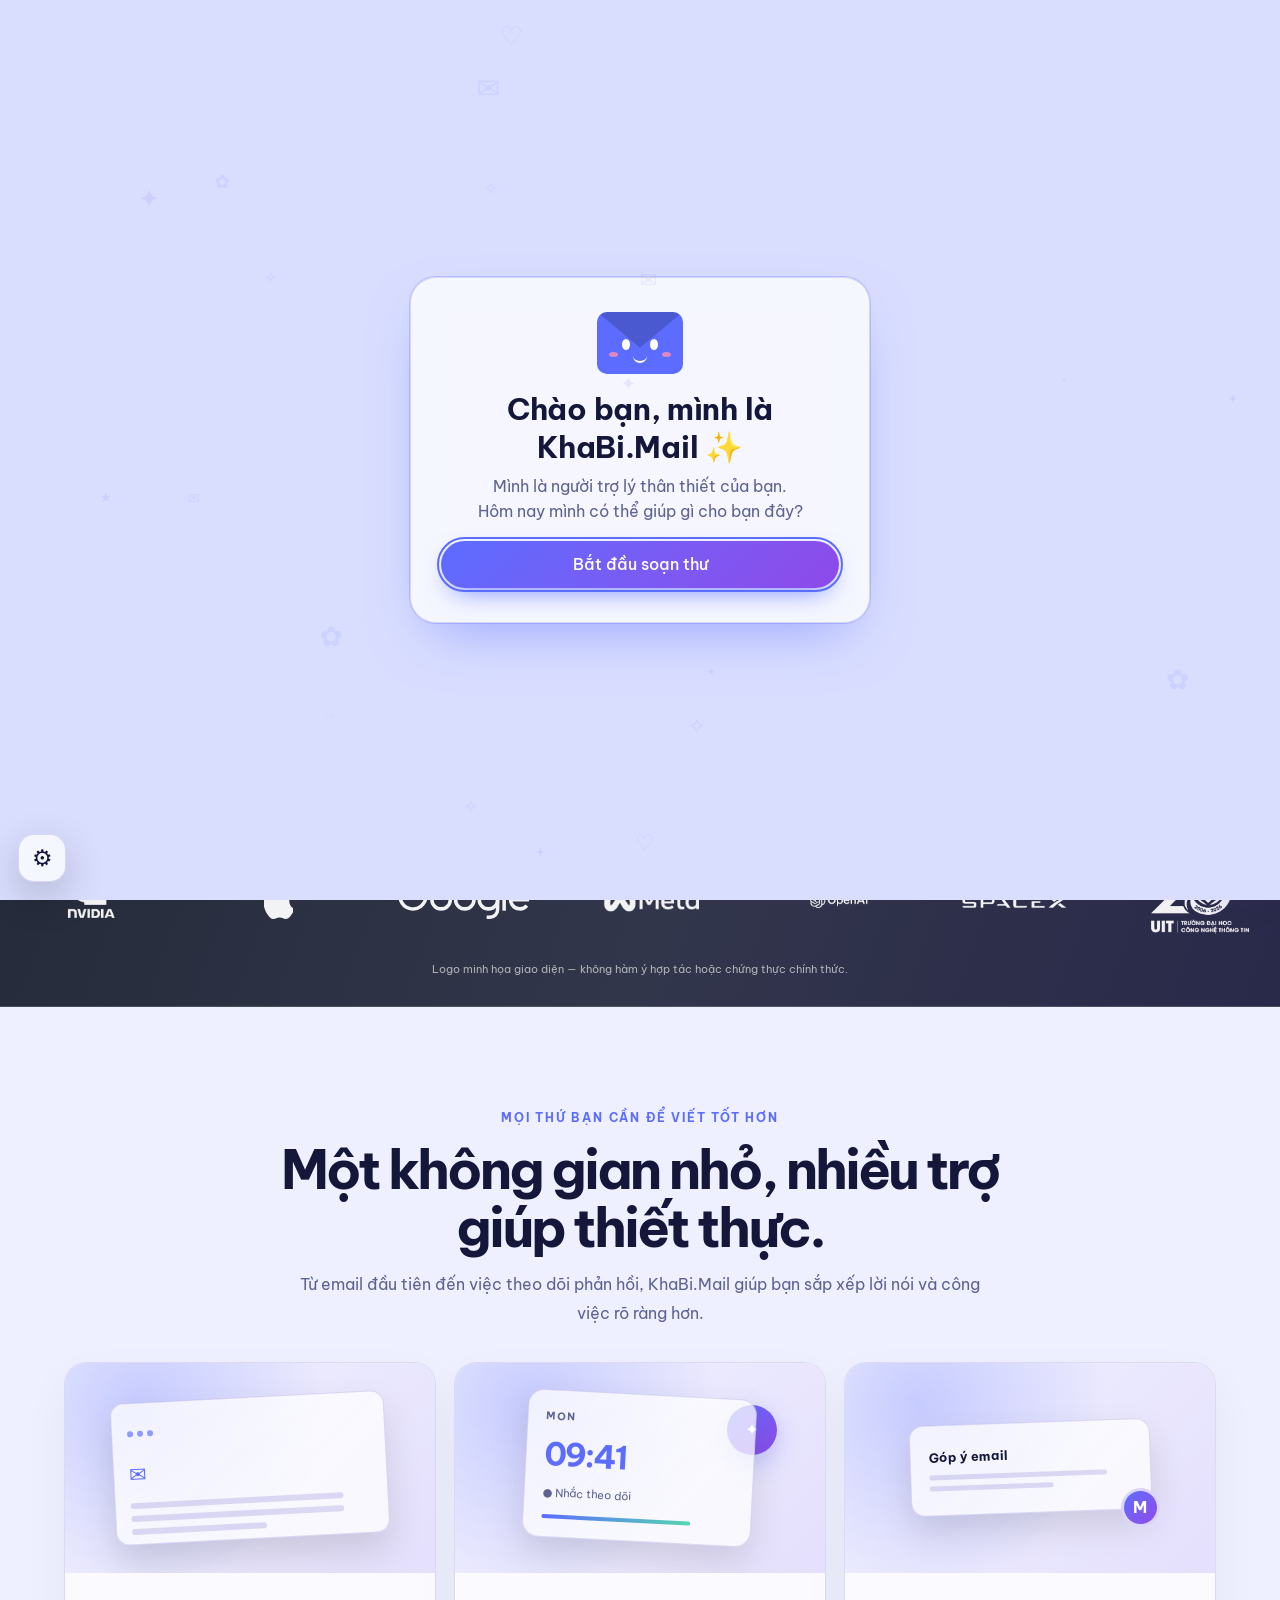
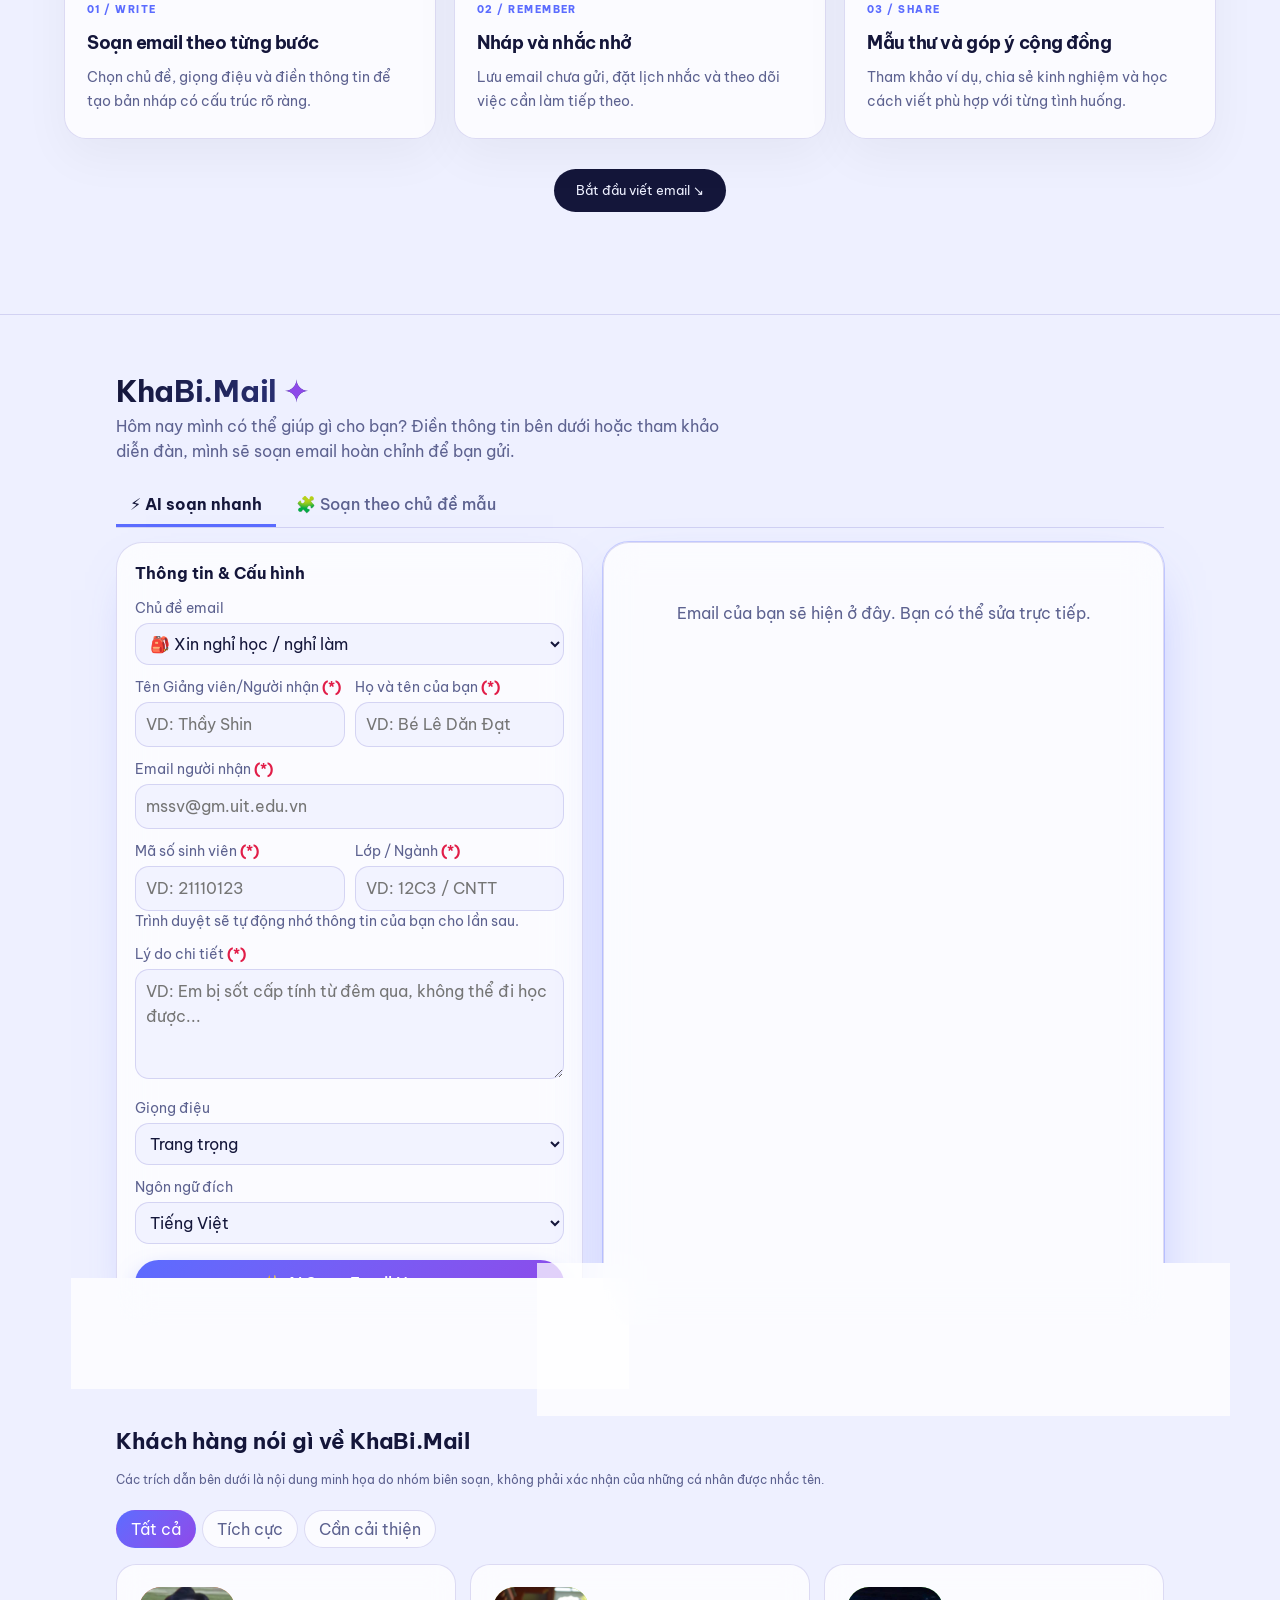
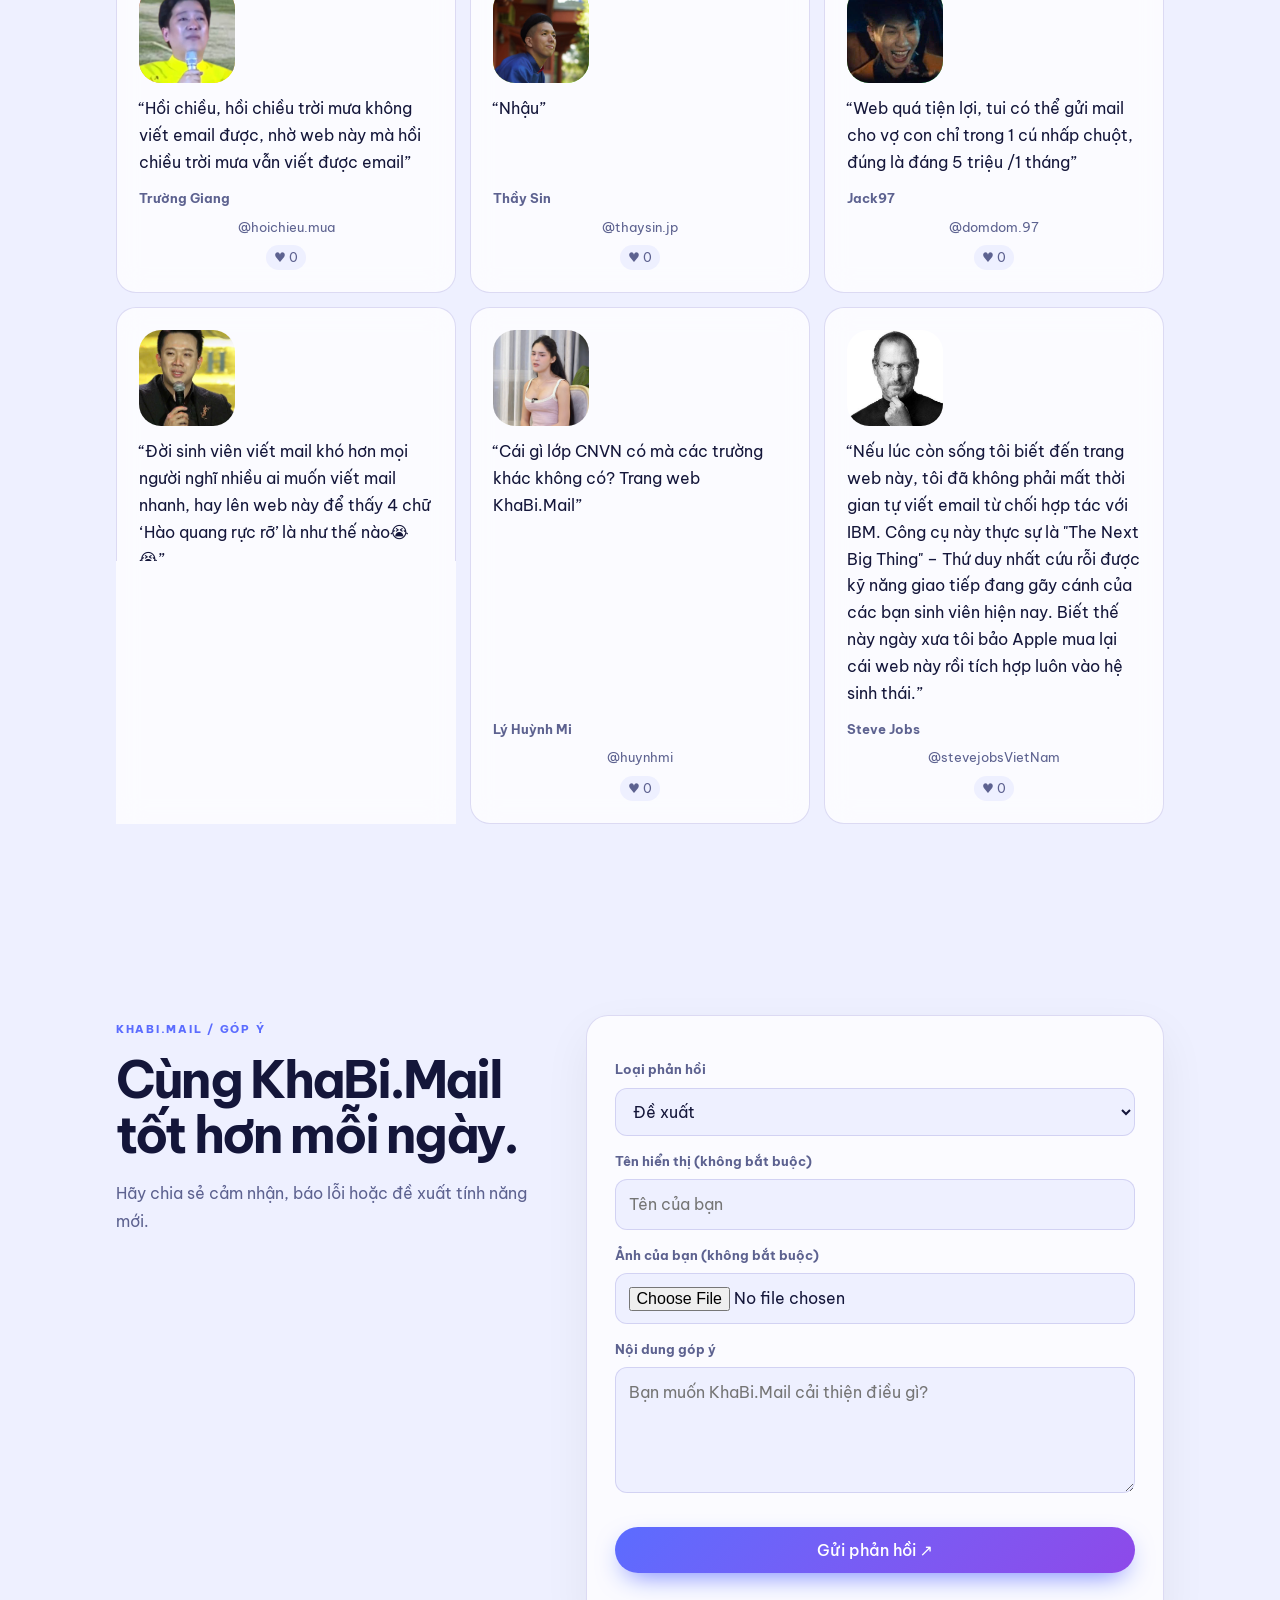
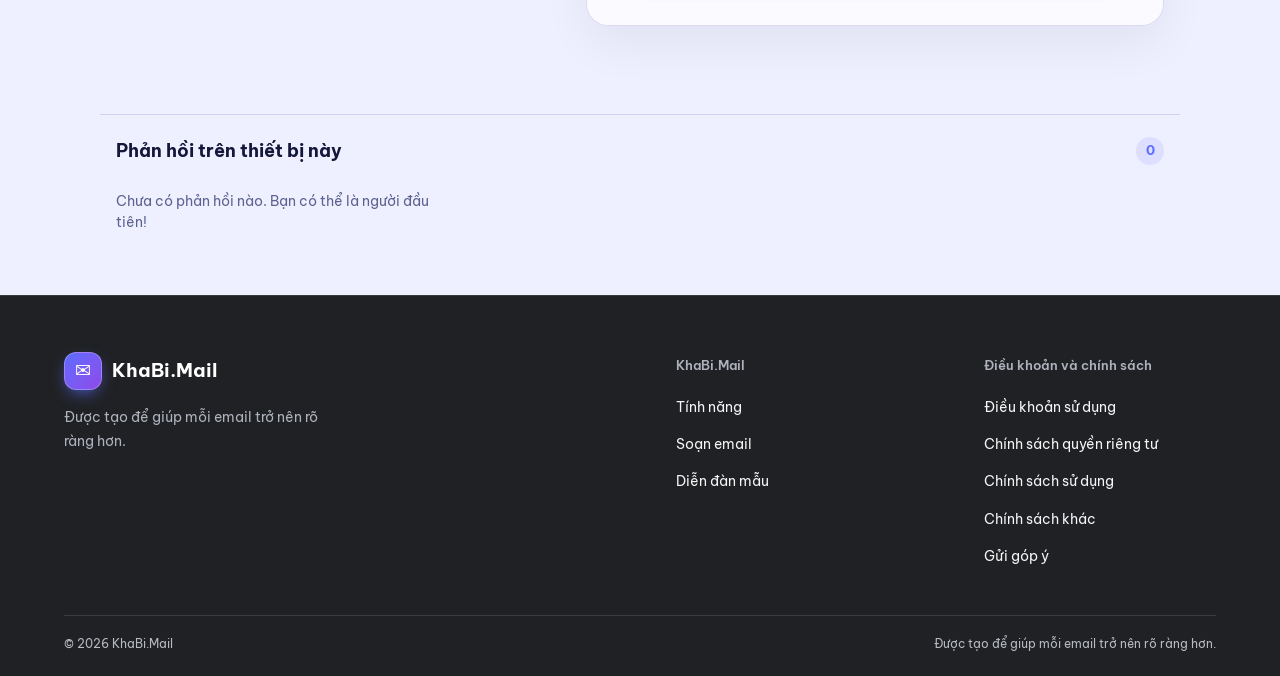
==== commit be26b04c: "Add files via upload" ====
--- a/index.html
+++ b/index.html
@@ -1,413 +1,415 @@
-<!doctype html>
-<html lang="vi">
-  <head>
-    <meta charset="utf-8" />
-    <meta
-      name="viewport"
-      content="width=device-width, initial-scale=1, viewport-fit=cover"
-    />
-    <title>MailMate – Soạn email hoàn chỉnh</title>
-    <link rel="icon" href="favicon.svg" type="image/svg+xml" />
-    <link rel="apple-touch-icon" href="favicon.svg" />
-    <link
-      rel="stylesheet"
-      href="https://fonts.googleapis.com/css2?family=Be+Vietnam+Pro:wght@400;500;700&family=Newsreader:wght@400;600&display=swap"
-    />
-    <link rel="stylesheet" href="style.css" />
-  </head>
-  <body>
-    <div id="deco" aria-hidden="true"></div>
-
-    <!-- Hiệu ứng Bot chào mừng -->
-    <div id="hello" role="dialog" aria-label="Chào mừng" tabindex="-1">
-      <div class="card">
-        <div class="bot" aria-hidden="true">
-          <i></i><i></i><u></u><u></u><b></b>
-        </div>
-        <h2>Chào bạn, mình là MailMate ✨</h2>
-        <p>
-          Mình là người trợ lý thân thiết của bạn.<br />Hôm nay mình có thể giúp
-          gì cho bạn đây?
-        </p>
-        <button class="btn main" id="hi" style="margin-top: 0">
-          Bắt đầu soạn thư
-        </button>
-      </div>
-    </div>
-
-    <header class="topbar">
-      <a class="brand" href="#"><span class="brand-mark">✉</span><span id="siteName">MailMate</span></a>
-      <nav class="tabs nav" role="tablist" aria-label="Chuyển mục"><span class="nav-thumb"></span>
-        <button class="tab" role="tab" data-v="compose" aria-selected="true" data-i18n="nav.compose">✉️ Soạn email</button>
-        <button class="tab" role="tab" data-v="drafts" aria-selected="false"><span data-i18n="nav.drafts">⏰ Nháp &amp; nhắc nhở</span> <span class="badge" id="draftBadge" hidden>0</span></button>
-        <button class="tab" role="tab" data-v="forum" aria-selected="false" data-i18n="nav.community">💌 Diễn đàn mẫu</button>
-        <button class="tab" role="tab" data-v="admin" aria-selected="false" data-i18n="nav.admin" hidden>🔐 Quản trị</button>
-        <div class="dev-menu"><button class="tab dev-trigger" type="button" aria-haspopup="true" data-i18n="nav.developers">👥 Các nhà phát triển</button><div class="dev-popover" role="menu"><strong data-i18n="dev.title">Đội ngũ MailMate</strong><span>Cao Nguyên Thái</span><span>Giang Trung Kiên</span><span>Nguyễn Thiên Minh</span><span>Đỗ Xuân Bình</span><span>Nguyễn Khả Hân</span><span>Trần Nguyên Phú</span><span>Nguyễn Vũ Minh Khang</span></div></div>
-        <button class="tab upgrade-trigger" type="button" id="openUpgrade" data-i18n="nav.upgrade">💎 Nâng cấp</button>
-      </nav>
-      <div class="account-control" aria-live="polite"><span id="accountLabel" class="account-label" data-i18n="auth.signedOut">Chưa đăng nhập</span><button type="button" class="google-sign-in" id="googleSignIn"><span aria-hidden="true">G</span><span data-i18n="auth.signIn">Đăng nhập Google</span></button><button type="button" class="google-sign-out" id="googleSignOut" hidden data-i18n="auth.signOut">Đăng xuất</button><small id="cloudStatus" class="cloud-status"></small></div>
-    </header>
-    <main>
-      <section class="landing" id="landing">
-        <div class="landing-orb orb-one"></div><div class="landing-orb orb-two"></div>
-        <div class="landing-content"><div class="landing-mark">✉</div><p class="eyebrow" data-i18n="hero.eyebrow">TRỢ LÝ EMAIL CỦA BẠN</p><h1 data-i18n="hero.title">Viết email tốt hơn. Tự tin hơn.</h1><p class="landing-copy" data-i18n="hero.copy">Biến ý tưởng thành những email rõ ràng, chuyên nghiệp chỉ trong vài bước.</p><div class="landing-actions"><button class="hero-primary" id="tryWeb" data-i18n="hero.try">Try on web ↘</button><button class="hero-secondary" id="heroLearn" data-i18n="hero.learn">Khám phá tính năng</button></div><div class="landing-caption"><span class="live-dot"></span><span data-i18n="hero.caption">Không gian viết thư dành cho sinh viên và người đi làm</span></div></div>
-        <div class="hero-preview" aria-hidden="true"><div class="preview-top"><span></span><span></span><span></span><b>MailMate</b></div><div class="preview-label">✦ YOUR NEXT EMAIL</div><div class="preview-line wide"></div><div class="preview-line"></div><div class="preview-line short"></div><div class="preview-card"><span>✉</span><div><b>Clear. Thoughtful. Professional.</b><small>One message at a time.</small></div><i>✓</i></div><div class="preview-glow"></div></div>
-      </section>
-      <section class="trusted" aria-label="Trusted teams"><p data-i18n="hero.trusted">Được nhiều đội ngũ hàng đầu tin tưởng</p><div class="trusted-logos"><span class="tl tl-nvidia"><img src="NVDIA logo.png" alt="NVIDIA"></span><span class="tl tl-apple" role="img" aria-label="Apple"><svg viewBox="2.6 0 18.8 24" fill="currentColor" aria-hidden="true"><path d="M12.152 6.896c-.948 0-2.415-1.078-3.96-1.04-2.04.027-3.91 1.183-4.961 3.014-2.117 3.675-.546 9.103 1.519 12.09 1.013 1.454 2.208 3.09 3.792 3.039 1.52-.065 2.09-.987 3.935-.987 1.831 0 2.35.987 3.96.948 1.637-.026 2.676-1.48 3.676-2.948 1.156-1.688 1.636-3.325 1.662-3.415-.039-.013-3.182-1.221-3.22-4.857-.026-3.04 2.48-4.494 2.597-4.559-1.429-2.09-3.623-2.324-4.39-2.376-2-.156-3.675 1.09-4.61 1.09zM15.53 3.83c.843-1.012 1.4-2.427 1.245-3.83-1.207.052-2.662.805-3.532 1.818-.78.896-1.454 2.338-1.273 3.714 1.338.104 2.715-.688 3.559-1.701"/></svg></span><span class="tl tl-google"><svg class="g-word" viewBox="-4 -4 458 136" role="img" aria-label="Google" fill="none" stroke-width="12" stroke-linejoin="miter"><path d="M83.7 21.7 A44 44 0 1 0 94 50 H52" stroke="#4285F4"/><circle cx="145" cy="63" r="31" stroke="#EA4335"/><circle cx="225" cy="63" r="31" stroke="#FBBC05"/><circle cx="305" cy="63" r="31" stroke="#4285F4"/><path d="M336 63 V96 A26 26 0 0 1 310 122 H299" stroke="#4285F4"/><path d="M358 0 V100" stroke="#34A853"/><path d="M442 63 A31 31 0 1 0 434.7 82.9" stroke="#EA4335"/><path d="M380 63 H442" stroke="#EA4335"/></svg></span><span class="tl tl-meta"><img src="meta-Photoroom.png" alt="Meta"></span><span class="tl tl-openai"><img src="openAI.png" alt="OpenAI"></span><span class="tl tl-spacex"><img src="SpaceX.png" alt="SpaceX"></span></div><small data-i18n="hero.disclaimer"></small></section>
-      <section class="feature-section" id="features">
-        <div class="feature-heading"><p class="eyebrow" data-i18n="features.eyebrow">MỌI THỨ BẠN CẦN ĐỂ VIẾT TỐT HƠN</p><h2 data-i18n="features.title">Một không gian nhỏ, nhiều trợ giúp thiết thực.</h2><p data-i18n="features.copy">Từ email đầu tiên đến việc theo dõi phản hồi, MailMate giúp bạn sắp xếp lời nói và công việc rõ ràng hơn.</p></div>
-        <div class="feature-grid">
-          <article class="feature-card"><div class="feature-art art-compose"><div class="art-window"><span></span><span></span><span></span><b>✉</b><i></i><i></i><i></i></div></div><div class="feature-text"><span>01 / WRITE</span><h3 data-i18n="features.composeTitle">Soạn email theo từng bước</h3><p data-i18n="features.composeCopy">Chọn chủ đề, giọng điệu và điền thông tin để tạo bản nháp có cấu trúc rõ ràng.</p></div></article>
-          <article class="feature-card"><div class="feature-art art-drafts"><div class="art-calendar"><b>MON</b><strong>09:41</strong><span>● Nhắc theo dõi</span><i></i></div><div class="art-clock-ring">✦</div></div><div class="feature-text"><span>02 / REMEMBER</span><h3 data-i18n="features.draftsTitle">Nháp và nhắc nhở</h3><p data-i18n="features.draftsCopy">Lưu email chưa gửi, đặt lịch nhắc và theo dõi việc cần làm tiếp theo.</p></div></article>
-          <article class="feature-card"><div class="feature-art art-community"><div class="art-post"><b>Góp ý email</b><i></i><i></i></div><div class="art-avatar">M</div></div><div class="feature-text"><span>03 / SHARE</span><h3 data-i18n="features.communityTitle">Mẫu thư và góp ý cộng đồng</h3><p data-i18n="features.communityCopy">Tham khảo ví dụ, chia sẻ kinh nghiệm và học cách viết phù hợp với từng tình huống.</p></div></article>
-        </div>
-        <button class="feature-cta" id="featureTry" data-i18n="features.cta">Bắt đầu viết email ↘</button>
-      </section>
-    </main>
-    <div class="wrap" id="webApp">
-      <div class="alert-bar" id="alertBar" hidden></div>
-      <h1>MailMate <span class="tw" aria-hidden="true">✦</span></h1>
-      <p class="sub">
-        Hôm nay mình có thể giúp gì cho bạn? Điền thông tin bên dưới hoặc tham
-        khảo diễn đàn, mình sẽ soạn email hoàn chỉnh để bạn gửi.
-      </p>
-
-      
-
-      <!-- DIỄN ĐÀN MẪU (cộng đồng) -->
-      <div id="vForum" hidden>
-        <section class="panel drafts" id="forum" aria-label="Diễn đàn mẫu email">
-          <h2 data-i18n="m.title">Diễn đàn mẫu email 💌</h2>
-          <p class="note" data-i18n="m.lead"></p>
-          <div class="toolbar">
-            <input type="search" id="cmSearch" data-i18n-ph="m.search">
-            <select id="cmTopic"></select>
-            <select id="cmSort"><option value="new" data-i18n="m.sortNew"></option><option value="top" data-i18n="m.sortTop"></option></select>
-            <button type="button" class="btn main" id="btnNewPost" data-i18n="m.post"></button>
-          </div>
-          <div class="post-grid" id="postGrid"></div>
-        </section>
-      </div>
-
-      <!-- NHÁP & NHẮC NHỞ -->
-      <div id="vDrafts" hidden>
-        <section class="panel drafts">
-          <h2 data-i18n="d.title"></h2>
-          <p class="note" data-i18n="d.lead"></p>
-          <div class="subtabs" id="draftTabs">
-            <button type="button" data-filter="pending" data-i18n="d.fPending"></button>
-            <button type="button" data-filter="sent" data-i18n="d.fSent"></button>
-            <button type="button" data-filter="all" data-i18n="d.fAll"></button>
-          </div>
-          <section class="live-clock" aria-label="Đồng hồ thời gian thực"><div class="clock-face"><div class="clock-kicker"><span class="clock-dot"></span><span data-i18n="clock.live">LIVE LOCAL TIME</span></div><div class="clock-time" id="liveClock">00:00:00</div><div class="clock-date" id="liveDate">---</div><div class="clock-track"><i></i></div></div><div class="clock-message"><span class="clock-spark">✦</span><h3 data-i18n="clock.title">Một nhịp dừng giữa những email</h3><p data-i18n="clock.copy">Thời gian đang trôi — hãy dành một phút để viết điều bạn muốn nói thật rõ ràng.</p></div></section>
-          <div class="ringbar"><span>🔔</span>
-            <select id="ringSel"><option value="chime">Chime</option><option value="marimba">Marimba</option><option value="pulse">Digital pulse</option><option value="classic">Alarm</option><option value="bubble">Bubble</option><option value="harp">Harp</option><option value="sonar">Sonar</option><option value="arcade">Arcade</option><option value="doorbell">Doorbell</option><option value="zen">Zen bell</option><option value="xylo">Xylophone</option><option value="iphone">iPhone</option><option value="tone2">Ringtone 2</option><option value="custom" hidden>My sound</option></select>
-            <button type="button" class="btn" id="ringTest">▶</button>
-            <label class="btn" for="ringFile">⬆ MP3</label><input type="file" id="ringFile" accept="audio/*" hidden></div>
-          <div class="card-list" id="draftList"></div>
-        </section>
-      </div>
-
-      <!-- QUẢN TRỊ -->
-      <div id="vAdmin" hidden>
-        <section class="panel drafts">
-          <h2 data-i18n="a.title"></h2>
-          <form class="gate" id="formLogin">
-            <p class="note" data-i18n="a.gate"></p>
-            <label class="field"><span data-i18n="a.pin"></span><input type="password" name="pin" autocomplete="current-password" required></label>
-            <button type="submit" class="btn main" data-i18n="a.login"></button>
-          </form>
-          <div id="adminPanel" hidden>
-            <div class="subtabs" id="adminTabs">
-              <button type="button" data-tab="settings" data-i18n="a.tabSettings"></button>
-              <button type="button" data-tab="topics" data-i18n="a.tabTopics"></button>
-              <button type="button" data-tab="posts" data-i18n="a.tabPosts"></button>
-              <button type="button" data-tab="data" data-i18n="a.tabData"></button>
-              <button type="button" id="btnLogout" data-i18n="a.logout"></button>
-            </div>
-            <div class="admin-pane" data-pane="settings">
-              <form class="form-grid" id="formSettings">
-                <label class="field"><span data-i18n="a.siteName"></span><input name="siteName" maxlength="40" required></label>
-                <label class="field"><span data-i18n="a.autoRemind"></span><input name="autoRemindHours" type="number" min="0" max="720" required></label>
-                <label class="field"><span data-i18n="a.defUi"></span><select name="uiLang"><option value="vi">Tiếng Việt</option><option value="en">English</option></select></label>
-                <label class="field"><span data-i18n="a.defMail"></span><select name="mailLang"><option value="vi">Tiếng Việt</option><option value="en">English</option><option value="both" data-i18n="c.both"></option></select></label>
-                <label class="field"><span data-i18n="a.defTone"></span><select name="tone"></select></label>
-                <label class="field"><span data-i18n="a.newPin"></span><input name="newPin" type="password" minlength="4" autocomplete="new-password"></label>
-                <label class="check"><input type="checkbox" name="moderation"><span data-i18n="a.moderation"></span></label>
-                <label class="check"><input type="checkbox" name="comments"><span data-i18n="a.allowComments"></span></label>
-                <div class="wide"><button type="submit" class="btn main" data-i18n="g.save"></button></div>
-              </form>
-            </div>
-            <div class="admin-pane" data-pane="topics" hidden>
-              <div class="bar"><button type="button" class="btn main" style="width:auto;margin:0" id="btnAddTopic" data-i18n="a.addTopic"></button><button type="button" class="btn" id="btnResetTopics" data-i18n="a.resetTopics"></button></div>
-              <ul class="row-list" id="adminTopics"></ul>
-            </div>
-            <div class="admin-pane" data-pane="posts" hidden><ul class="row-list" id="adminPosts"></ul></div>
-            <div class="admin-pane" data-pane="data" hidden>
-              <div class="bar">
-                <button type="button" class="btn" id="btnExport" data-i18n="a.export"></button>
-                <label class="btn" for="fileImport" data-i18n="a.import"></label>
-                <input type="file" id="fileImport" accept="application/json" hidden>
-                <button type="button" class="btn danger" id="btnWipe" data-i18n="a.wipe"></button>
-              </div>
-            </div>
-          </div>
-        </section>
-      </div>
-
-      <!-- SOẠN THƯ -->
-      <div id="vCompose">
-        <div class="subtabs" id="modeTabs">
-          <button type="button" data-mode="quick" data-i18n="c.modeQuick"></button>
-          <button type="button" data-mode="tpl" data-i18n="c.modeTpl"></button>
-        </div>
-        <div class="grid" id="modeQuick">
-          <section class="panel" aria-label="Thông tin email">
-            <h2>Thông tin & Cấu hình</h2>
-
-            <div>
-              <label for="topic">Chủ đề email</label>
-              <select id="topic"></select>
-            </div>
-
-            <div class="row">
-              <div>
-                <label for="rname"
-                  >Tên Giảng viên/Người nhận
-                  <span class="required">(*)</span></label
-                >
-                <input id="rname" placeholder="VD: Thầy Shin" />
-                <small class="error-text" id="err-rname"></small>
-              </div>
-              <div>
-                <label for="me"
-                  >Họ và tên của bạn <span class="required">(*)</span></label
-                >
-                <input id="me" placeholder="VD: Bé Lê Dăn Đạt" />
-                <small class="error-text" id="err-me"></small>
-              </div>
-            </div>
-
-            <div>
-              <label for="rto"
-                >Email người nhận <span class="required">(*)</span></label
-              >
-              <input
-                id="rto"
-                type="email"
-                placeholder="mssv@gm.uit.edu.vn"
-                autocomplete="off"
-              />
-              <small class="error-text" id="err-rto"></small>
-            </div>
-
-            <div class="row">
-              <div>
-                <label for="sid"
-                  >Mã số sinh viên <span class="required">(*)</span></label
-                >
-                <input
-                  id="sid"
-                  placeholder="VD: 21110123"
-                  inputmode="numeric"
-                />
-                <small class="error-text" id="err-sid"></small>
-              </div>
-              <div>
-                <label for="maj"
-                  >Lớp / Ngành <span class="required">(*)</span></label
-                >
-                <input id="maj" placeholder="VD: 12C3 / CNTT" />
-                <small class="error-text" id="err-maj"></small>
-              </div>
-            </div>
-
-            <div class="note" style="margin-top: 0">
-              Trình duyệt sẽ tự động nhớ thông tin của bạn cho lần sau.
-            </div>
-
-            <label for="pts"
-              >Lý do chi tiết <span class="required">(*)</span></label
-            >
-            <textarea
-              id="pts"
-              placeholder="VD: Em bị sốt cấp tính từ đêm qua, không thể đi học được..."
-            ></textarea>
-            <small class="error-text" id="err-pts"></small>
-
-            <label for="qTone" data-i18n="c.tone">Giọng điệu</label>
-            <select id="qTone"></select>
-
-            <label for="lang">Ngôn ngữ đích</label>
-            <select id="lang"></select>
-
-            <button class="btn main" id="go">✨ AI Soạn Email Ngay</button>
-          </section>
-
-          <section class="letter mail" aria-label="Email đã soạn">
-            <div id="empty" class="empty">
-              Email của bạn sẽ hiện ở đây. Bạn có thể sửa trực tiếp.
-            </div>
-            <div id="out" hidden>
-              <label for="to">Đến (email)</label>
-              <input id="to" type="email" />
-              <label for="subj">Tiêu đề</label>
-              <input id="subj" class="subj" />
-              <label for="body">Nội dung</label>
-              <textarea id="body"></textarea>
-
-              <div class="bar">
-                <button class="btn" id="copy">📋 Sao chép</button>
-                <button class="btn" id="save">💾 Lưu nháp</button>
-                <a
-                  class="btn"
-                  id="gm"
-                  target="_blank"
-                  rel="noopener"
-                  style="
-                    background: var(--acc);
-                    border-color: var(--acc);
-                    color: var(--onacc);
-                  "
-                  >🚀 Gửi qua Gmail ➜</a
-                >
-              </div>
-
-              <div class="note" style="margin-top: 15px" id="msg"></div>
-            </div>
-          </section>
-        </div>
-
-                <div id="modeTpl" hidden>
-          <div class="layout">
-            <div class="panel">
-              <h2 data-i18n="c.step1"></h2>
-              <div class="topic-grid" id="topicGrid"></div>
-              <h2 data-i18n="c.step2"></h2>
-              <div class="row">
-                <div><label for="tone" data-i18n="c.tone"></label><select id="tone"></select></div>
-                <div><label for="mailLang" data-i18n="c.mailLang"></label><select id="mailLang"><option value="vi">Tiếng Việt</option><option value="en">English</option><option value="both" data-i18n="c.both"></option></select></div>
-              </div>
-              <p class="note" id="bilingualHint" data-i18n="c.bilingualHint" hidden></p>
-              <h2 style="margin-top:18px" data-i18n="c.step3"></h2>
-              <div class="fields" id="fields"></div>
-              <div class="bar"><button type="button" class="btn" id="btnSample" data-i18n="c.sample"></button><button type="button" class="btn" id="btnReset" data-i18n="c.reset"></button></div>
-            </div>
-            <div class="letter sheet">
-              <div class="sheet-head"><h2 data-i18n="c.result"></h2><span class="chip chip-warn" id="editingBadge" data-i18n="c.editingDraft" hidden></span></div>
-              <p class="status" id="missingInfo"></p>
-              <div id="outputs"></div>
-              <div class="bar">
-                <button type="button" class="btn" id="btnCopy" data-i18n="c.copy"></button>
-                <button type="button" class="btn" id="btnMail" data-i18n="c.mailto"></button>
-                <button type="button" class="btn" id="btnGmail">🚀 Gmail</button>
-                <button type="button" class="btn" id="btnSave" data-i18n="c.save"></button>
-                <button type="button" class="btn" id="btnShare" data-i18n="c.share"></button>
-              </div>
-            </div>
-          </div>
-        </div>
-
-        <section class="panel drafts" aria-label="Nháp">
-          <h2>Nháp chưa gửi</h2>
-          <div id="dl"><div class="note">Chưa có nháp nào.</div></div>
-        </section>
-      </div>
-    </div>
-
-    <section class="reviews wrap" id="reviews">
-      <h2 data-i18n="rv.title">Khách hàng nói gì về MailMate</h2>
-      <div class="rv-filter" id="rvFilter"><button data-f="all" class="active" data-i18n="rv.all">Tất cả</button><button data-f="pos" data-i18n="rv.pos">Tích cực</button><button data-f="neg" data-i18n="rv.neg">Cần cải thiện</button></div>
-      <div class="rv-grid" id="rvGrid"></div>
-      <p class="note" data-i18n="rv.note"></p>
+<!doctype html>
+<html lang="vi">
+  <head>
+    <meta charset="utf-8" />
+    <meta
+      name="viewport"
+      content="width=device-width, initial-scale=1, viewport-fit=cover"
+    />
+    <title>KhaBi.Mail – Soạn email hoàn chỉnh</title>
+    <link rel="icon" href="favicon.svg" type="image/svg+xml" />
+    <link rel="apple-touch-icon" href="favicon.svg" />
+    <link
+      rel="stylesheet"
+      href="https://fonts.googleapis.com/css2?family=Be+Vietnam+Pro:wght@400;500;700&family=Newsreader:wght@400;600&display=swap"
+    />
+    <link rel="stylesheet" href="style.css?v=feedback-sticky-20261007s" />
+  </head>
+  <body>
+    <div id="deco" aria-hidden="true"></div>
+
+    <!-- Hiệu ứng Bot chào mừng -->
+    <div id="hello" role="dialog" aria-label="Chào mừng" tabindex="-1">
+      <div class="card">
+        <div class="bot" aria-hidden="true">
+          <i></i><i></i><u></u><u></u><b></b>
+        </div>
+        <h2>Chào bạn, mình là KhaBi.Mail ✨</h2>
+        <p>
+          Mình là người trợ lý thân thiết của bạn.<br />Hôm nay mình có thể giúp
+          gì cho bạn đây?
+        </p>
+        <button class="btn main" id="hi" style="margin-top: 0">
+          Bắt đầu soạn thư
+        </button>
+      </div>
+    </div>
+
+    <header class="topbar">
+      <a class="brand" href="#"><span class="brand-mark">✉</span><span id="siteName">KhaBi.Mail</span></a>
+      <nav class="tabs nav" role="tablist" aria-label="Chuyển mục"><span class="nav-thumb"></span>
+        <button class="tab" role="tab" data-v="compose" aria-selected="true" aria-label="Soạn email"><span class="nav-icon" aria-hidden="true">✉</span><span class="nav-label" data-i18n="nav.compose">Soạn email</span></button>
+        <button class="tab" role="tab" data-v="drafts" aria-selected="false" aria-label="Nháp và nhắc nhở"><span class="nav-icon" aria-hidden="true">◷</span><span class="nav-label" data-i18n="nav.drafts">Nháp &amp; nhắc nhở</span><span class="badge" id="draftBadge" hidden>0</span></button>
+        <button class="tab" role="tab" data-v="forum" aria-selected="false" aria-label="Diễn đàn mẫu"><span class="nav-icon" aria-hidden="true">▤</span><span class="nav-label" data-i18n="nav.community">Diễn đàn mẫu</span></button>
+        <button class="tab" role="tab" data-v="admin" aria-selected="false" aria-label="Quản trị" hidden><span class="nav-icon" aria-hidden="true">▣</span><span class="nav-label" data-i18n="nav.admin">Quản trị</span></button>
+        <div class="dev-menu"><button class="tab dev-trigger" type="button" aria-haspopup="true" aria-label="Các nhà phát triển" title="Các nhà phát triển"><span class="nav-icon" aria-hidden="true">♧</span><span class="nav-label" data-i18n="nav.developers">Các nhà phát triển</span></button><div class="dev-popover" role="menu"><strong data-i18n="dev.title">Đội ngũ KhaBi.Mail</strong><span>Cao Nguyên Thái</span><span>Giang Trung Kiên</span><span>Nguyễn Thiên Minh</span><span>Đỗ Xuân Bình</span><span>Nguyễn Khả Hân</span><span>Trần Nguyên Phú</span><span>Nguyễn Vũ Minh Khang</span></div></div>
+        <button class="tab upgrade-trigger" type="button" id="openUpgrade" aria-label="Nâng cấp" title="Nâng cấp"><span class="nav-icon" aria-hidden="true">◇</span><span class="nav-label" data-i18n="nav.upgrade">Nâng cấp</span></button>
+        <button type="button" class="tab settings-nav-trigger" id="openSettings" aria-label="Cài đặt" title="Cài đặt"><span class="nav-icon" aria-hidden="true">⚙</span><span class="nav-label" data-i18n="settings.title">Cài đặt</span></button>
+      </nav>
+      <div class="account-control" aria-live="polite"><span id="accountLabel" class="account-label" data-i18n="auth.signedOut">Chưa đăng nhập</span><button type="button" class="google-sign-in" id="googleSignIn"><span aria-hidden="true">G</span><span data-i18n="auth.signIn">Đăng nhập Google</span></button></div>
+    </header>
+    <main>
+      <section class="landing" id="landing">
+        <div class="landing-orb orb-one"></div><div class="landing-orb orb-two"></div>
+        <div class="landing-content"><div class="landing-mark">✉</div><p class="eyebrow" data-i18n="hero.eyebrow">TRỢ LÝ EMAIL CỦA BẠN</p><h1 data-i18n="hero.title">Viết email tốt hơn. Tự tin hơn.</h1><p class="landing-copy" data-i18n="hero.copy">Biến ý tưởng thành những email rõ ràng, chuyên nghiệp chỉ trong vài bước.</p><div class="landing-actions"><button class="hero-primary" id="tryWeb" data-i18n="hero.try">Try on web ↘</button><button class="hero-secondary" id="heroLearn" data-i18n="hero.learn">Khám phá tính năng</button></div><div class="landing-caption"><span class="live-dot"></span><span data-i18n="hero.caption">Không gian viết thư dành cho sinh viên và người đi làm</span></div></div>
+        <div class="hero-preview" aria-hidden="true"><div class="preview-top"><span></span><span></span><span></span><b>KhaBi.Mail</b></div><div class="preview-label">✦ YOUR NEXT EMAIL</div><div class="preview-line wide"></div><div class="preview-line"></div><div class="preview-line short"></div><div class="preview-card"><span>✉</span><div><b>Clear. Thoughtful. Professional.</b><small>One message at a time.</small></div><i>✓</i></div><div class="preview-glow"></div></div>
+      </section>
+      <section class="trusted" aria-label="Trusted teams"><p data-i18n="hero.trusted">Được nhiều đội ngũ hàng đầu tin tưởng</p>
+        <div class="trusted-logos">
+          <button type="button" class="tl tl-nvidia" data-image="đv_NVDIA.png" data-team="NVIDIA" aria-label="Xem hình ảnh NVIDIA"><img src="NVDIA logo.png" alt="" aria-hidden="true"></button>
+          <button type="button" class="tl tl-apple" data-image="đv_Apple.png" data-team="Apple" aria-label="Xem hình ảnh Apple"><svg viewBox="2.6 0 18.8 24" fill="currentColor" aria-hidden="true"><path d="M12.152 6.896c-.948 0-2.415-1.078-3.96-1.04-2.04.027-3.91 1.183-4.961 3.014-2.117 3.675-.546 9.103 1.519 12.09 1.013 1.454 2.208 3.09 3.792 3.039 1.52-.065 2.09-.987 3.935-.987 1.831 0 2.35.987 3.96.948 1.637-.026 2.676-1.48 3.676-2.948 1.156-1.688 1.636-3.325 1.662-3.415-.039-.013-3.182-1.221-3.22-4.857-.026-3.04 2.48-4.494 2.597-4.559-1.429-2.09-3.623-2.324-4.39-2.376-2-.156-3.675 1.09-4.61 1.09zM15.53 3.83c.843-1.012 1.4-2.427 1.245-3.83-1.207.052-2.662.805-3.532 1.818-.78.896-1.454 2.338-1.273 3.714 1.338.104 2.715-.688 3.559-1.701"/></svg></button>
+          <button type="button" class="tl tl-google" data-image="đv_GG.png" data-team="Google" aria-label="Xem hình ảnh Google"><svg class="g-word" viewBox="-4 -4 458 136" aria-hidden="true" fill="none" stroke-width="12" stroke-linejoin="miter"><path d="M83.7 21.7 A44 44 0 1 0 94 50 H52" stroke="#4285F4"/><circle cx="145" cy="63" r="31" stroke="#EA4335"/><circle cx="225" cy="63" r="31" stroke="#FBBC05"/><circle cx="305" cy="63" r="31" stroke="#4285F4"/><path d="M336 63 V96 A26 26 0 0 1 310 122 H299" stroke="#4285F4"/><path d="M358 0 V100" stroke="#34A853"/><path d="M442 63 A31 31 0 1 0 434.7 82.9" stroke="#EA4335"/><path d="M380 63 H442" stroke="#EA4335"/></svg></button>
+          <button type="button" class="tl tl-meta" data-image="đv_Meta.png" data-team="Meta" aria-label="Xem hình ảnh Meta"><img src="meta-Photoroom.png" alt="" aria-hidden="true"></button>
+          <button type="button" class="tl tl-openai" data-image="đv_OpenAI.png" data-team="OpenAI" aria-label="Xem hình ảnh OpenAI"><img src="openAI.png" alt="" aria-hidden="true"></button>
+          <button type="button" class="tl tl-spacex" data-image="đv_spaceX.png" data-team="SpaceX" aria-label="Xem hình ảnh SpaceX"><img src="SpaceX.png" alt="" aria-hidden="true"></button>
+          <button type="button" class="tl tl-uit" data-image="đv_UIT.png" data-team="UIT – 20 năm" aria-label="Xem hình ảnh UIT – 20 năm"><img src="UIT_20_01_f687725dd2.png" alt="" aria-hidden="true"></button>
+        </div><small data-i18n="hero.disclaimer"></small></section>
+      <section class="feature-section" id="features">
+        <div class="feature-heading"><p class="eyebrow" data-i18n="features.eyebrow">MỌI THỨ BẠN CẦN ĐỂ VIẾT TỐT HƠN</p><h2 data-i18n="features.title">Một không gian nhỏ, nhiều trợ giúp thiết thực.</h2><p data-i18n="features.copy">Từ email đầu tiên đến việc theo dõi phản hồi, KhaBi.Mail giúp bạn sắp xếp lời nói và công việc rõ ràng hơn.</p></div>
+        <div class="feature-grid">
+          <article class="feature-card"><div class="feature-art art-compose"><div class="art-window"><span></span><span></span><span></span><b>✉</b><i></i><i></i><i></i></div></div><div class="feature-text"><span>01 / WRITE</span><h3 data-i18n="features.composeTitle">Soạn email theo từng bước</h3><p data-i18n="features.composeCopy">Chọn chủ đề, giọng điệu và điền thông tin để tạo bản nháp có cấu trúc rõ ràng.</p></div></article>
+          <article class="feature-card"><div class="feature-art art-drafts"><div class="art-calendar"><b>MON</b><strong>09:41</strong><span>● Nhắc theo dõi</span><i></i></div><div class="art-clock-ring">✦</div></div><div class="feature-text"><span>02 / REMEMBER</span><h3 data-i18n="features.draftsTitle">Nháp và nhắc nhở</h3><p data-i18n="features.draftsCopy">Lưu email chưa gửi, đặt lịch nhắc và theo dõi việc cần làm tiếp theo.</p></div></article>
+          <article class="feature-card"><div class="feature-art art-community"><div class="art-post"><b>Góp ý email</b><i></i><i></i></div><div class="art-avatar">M</div></div><div class="feature-text"><span>03 / SHARE</span><h3 data-i18n="features.communityTitle">Mẫu thư và góp ý cộng đồng</h3><p data-i18n="features.communityCopy">Tham khảo ví dụ, chia sẻ kinh nghiệm và học cách viết phù hợp với từng tình huống.</p></div></article>
+        </div>
+        <button class="feature-cta" id="featureTry" data-i18n="features.cta">Bắt đầu viết email ↘</button>
+      </section>
+    </main>
+    <div class="wrap" id="webApp">
+      <div class="alert-bar" id="alertBar" hidden></div>
+      <h1>KhaBi.Mail <span class="tw" aria-hidden="true">✦</span></h1>
+      <p class="sub">
+        Hôm nay mình có thể giúp gì cho bạn? Điền thông tin bên dưới hoặc tham
+        khảo diễn đàn, mình sẽ soạn email hoàn chỉnh để bạn gửi.
+      </p>
+
+      
+
+      <!-- DIỄN ĐÀN MẪU (cộng đồng) -->
+      <div id="vForum" hidden>
+        <section class="panel drafts" id="forum" aria-label="Diễn đàn mẫu email">
+          <h2 data-i18n="m.title">Diễn đàn mẫu email 💌</h2>
+          <p class="note" data-i18n="m.lead"></p>
+          <div class="toolbar">
+            <input type="search" id="cmSearch" data-i18n-ph="m.search">
+            <select id="cmTopic"></select>
+            <select id="cmSort"><option value="new" data-i18n="m.sortNew"></option><option value="top" data-i18n="m.sortTop"></option></select>
+            <button type="button" class="btn main" id="btnNewPost" data-i18n="m.post"></button>
+          </div>
+          <div class="post-grid" id="postGrid"></div>
+        </section>
+      </div>
+
+      <!-- NHÁP & NHẮC NHỞ -->
+      <div id="vDrafts" hidden>
+        <section class="panel drafts">
+          <h2 data-i18n="d.title"></h2>
+          <p class="note" data-i18n="d.lead"></p>
+          <div class="subtabs" id="draftTabs">
+            <button type="button" data-filter="pending" data-i18n="d.fPending"></button>
+            <button type="button" data-filter="sent" data-i18n="d.fSent"></button>
+            <button type="button" data-filter="all" data-i18n="d.fAll"></button>
+          </div>
+          <section class="live-clock" aria-label="Đồng hồ thời gian thực"><div class="clock-face"><div class="clock-kicker"><span class="clock-dot"></span><span data-i18n="clock.live">LIVE LOCAL TIME</span></div><div class="clock-time" id="liveClock">00:00:00</div><div class="clock-date" id="liveDate">---</div><div class="clock-track"><i></i></div></div><div class="clock-message"><span class="clock-spark">✦</span><h3 data-i18n="clock.title">Một nhịp dừng giữa những email</h3><p data-i18n="clock.copy">Thời gian đang trôi — hãy dành một phút để viết điều bạn muốn nói thật rõ ràng.</p></div></section>
+          <div class="card-list" id="draftList"></div>
+        </section>
+      </div>
+
+      <!-- QUẢN TRỊ -->
+      <div id="vAdmin" hidden>
+        <section class="panel drafts">
+          <h2 data-i18n="a.title"></h2>
+          <div id="adminPanel" hidden>
+            <div class="subtabs" id="adminTabs">
+              <button type="button" data-tab="settings" data-i18n="a.tabSettings"></button>
+              <button type="button" data-tab="topics" data-i18n="a.tabTopics"></button>
+              <button type="button" data-tab="posts" data-i18n="a.tabPosts"></button>
+              <button type="button" data-tab="data" data-i18n="a.tabData"></button>
+            </div>
+            <div class="admin-pane" data-pane="settings">
+              <form class="form-grid" id="formSettings">
+                <label class="field"><span data-i18n="a.autoRemind"></span><input name="autoRemindHours" type="number" min="0" max="720" required></label>
+                <label class="field"><span data-i18n="a.defUi"></span><select name="uiLang"><option value="vi">Tiếng Việt</option><option value="en">English</option><option value="ja">日本語</option></select></label>
+                <label class="field"><span data-i18n="a.defMail"></span><select name="mailLang"><option value="vi">Tiếng Việt</option><option value="en">English</option><option value="ja">日本語</option><option value="both" data-i18n="c.both"></option></select></label>
+                <label class="field"><span data-i18n="a.defTone"></span><select name="tone"></select></label>
+                <label class="check"><input type="checkbox" name="moderation"><span data-i18n="a.moderation"></span></label>
+                <label class="check"><input type="checkbox" name="comments"><span data-i18n="a.allowComments"></span></label>
+                <fieldset class="wide review-photo-settings"><legend data-i18n="a.reviewPhotos">Ảnh đánh giá minh họa</legend><p class="note" data-i18n="a.reviewPhotosHint">Chọn ảnh cho các thẻ đánh giá mẫu.</p><div id="reviewPhotoControls"></div></fieldset>
+                <div class="wide"><button type="submit" class="btn main" data-i18n="g.save"></button></div>
+              </form>
+            </div>
+            <div class="admin-pane" data-pane="topics" hidden>
+              <div class="bar"><button type="button" class="btn main" style="width:auto;margin:0" id="btnAddTopic" data-i18n="a.addTopic"></button><button type="button" class="btn" id="btnResetTopics" data-i18n="a.resetTopics"></button></div>
+              <ul class="row-list" id="adminTopics"></ul>
+            </div>
+            <div class="admin-pane" data-pane="posts" hidden><ul class="row-list" id="adminPosts"></ul></div>
+            <div class="admin-pane" data-pane="data" hidden>
+              <div class="bar">
+                <button type="button" class="btn" id="btnExport" data-i18n="a.export"></button>
+                <label class="btn" for="fileImport" data-i18n="a.import"></label>
+                <input type="file" id="fileImport" accept="application/json" hidden>
+                <button type="button" class="btn danger" id="btnWipe" data-i18n="a.wipe"></button>
+              </div>
+            </div>
+          </div>
+        </section>
+      </div>
+
+      <!-- SOẠN THƯ -->
+      <div id="vCompose">
+        <div class="subtabs" id="modeTabs">
+          <button type="button" data-mode="quick" data-i18n="c.modeQuick"></button>
+          <button type="button" data-mode="tpl" data-i18n="c.modeTpl"></button>
+        </div>
+        <div class="grid" id="modeQuick">
+          <section class="panel" aria-label="Thông tin email">
+            <h2>Thông tin & Cấu hình</h2>
+
+            <div>
+              <label for="topic">Chủ đề email</label>
+              <select id="topic"></select>
+            </div>
+
+            <div class="row">
+              <div>
+                <label for="rname"
+                  >Tên Giảng viên/Người nhận
+                  <span class="required">(*)</span></label
+                >
+                <input id="rname" placeholder="VD: Thầy Shin" />
+                <small class="error-text" id="err-rname"></small>
+              </div>
+              <div>
+                <label for="me"
+                  >Họ và tên của bạn <span class="required">(*)</span></label
+                >
+                <input id="me" placeholder="VD: Bé Lê Dăn Đạt" />
+                <small class="error-text" id="err-me"></small>
+              </div>
+            </div>
+
+            <div>
+              <label for="rto"
+                >Email người nhận <span class="required">(*)</span></label
+              >
+              <input
+                id="rto"
+                type="email"
+                placeholder="mssv@gm.uit.edu.vn"
+                autocomplete="off"
+              />
+              <small class="error-text" id="err-rto"></small>
+            </div>
+
+            <div class="row">
+              <div>
+                <label for="sid"
+                  >Mã số sinh viên <span class="required">(*)</span></label
+                >
+                <input
+                  id="sid"
+                  placeholder="VD: 21110123"
+                  inputmode="numeric"
+                />
+                <small class="error-text" id="err-sid"></small>
+              </div>
+              <div>
+                <label for="maj"
+                  >Lớp / Ngành <span class="required">(*)</span></label
+                >
+                <input id="maj" placeholder="VD: 12C3 / CNTT" />
+                <small class="error-text" id="err-maj"></small>
+              </div>
+            </div>
+
+            <div class="note" style="margin-top: 0">
+              Trình duyệt sẽ tự động nhớ thông tin của bạn cho lần sau.
+            </div>
+
+            <label for="pts"
+              >Lý do chi tiết <span class="required">(*)</span></label
+            >
+            <textarea
+              id="pts"
+              placeholder="VD: Em bị sốt cấp tính từ đêm qua, không thể đi học được..."
+            ></textarea>
+            <small class="error-text" id="err-pts"></small>
+
+            <label for="qTone" data-i18n="c.tone">Giọng điệu</label>
+            <select id="qTone"></select>
+
+            <label for="lang">Ngôn ngữ đích</label>
+            <select id="lang"></select>
+
+            <button class="btn main" id="go">✨ AI Soạn Email Ngay</button>
+          </section>
+
+          <section class="letter mail" aria-label="Email đã soạn">
+            <div id="empty" class="empty">
+              Email của bạn sẽ hiện ở đây. Bạn có thể sửa trực tiếp.
+            </div>
+            <div id="out" hidden>
+              <label for="to">Đến (email)</label>
+              <input id="to" type="email" />
+              <label for="subj">Tiêu đề</label>
+              <input id="subj" class="subj" />
+              <label for="body">Nội dung</label>
+              <textarea id="body"></textarea>
+
+              <div class="bar">
+                <button class="btn" id="copy">📋 Sao chép</button>
+                <button class="btn" id="save">💾 Lưu nháp</button>
+                <button class="btn" id="btnQuickShare" type="button" data-i18n="c.share">💌 Chia sẻ lên diễn đàn</button>
+                <a
+                  class="btn"
+                  id="gm"
+                  target="_blank"
+                  rel="noopener"
+                  style="
+                    background: var(--acc);
+                    border-color: var(--acc);
+                    color: var(--onacc);
+                  "
+                  >✉️ Gửi qua email</a
+                >
+              </div>
+
+              <div class="note" style="margin-top: 15px" id="msg"></div>
+            </div>
+          </section>
+        </div>
+
+                <div id="modeTpl" hidden>
+          <div class="layout">
+            <div class="panel">
+              <h2 data-i18n="c.step1"></h2>
+              <div class="topic-grid" id="topicGrid"></div>
+              <h2 data-i18n="c.step2"></h2>
+              <div class="row">
+                <div><label for="tone" data-i18n="c.tone"></label><select id="tone"></select></div>
+                <div><label for="mailLang" data-i18n="c.mailLang"></label><select id="mailLang"><option value="vi">Tiếng Việt</option><option value="en">English</option><option value="ja">日本語</option><option value="both" data-i18n="c.both"></option></select></div>
+              </div>
+              <p class="note" id="bilingualHint" data-i18n="c.bilingualHint" hidden></p>
+              <h2 style="margin-top:18px" data-i18n="c.step3"></h2>
+              <div class="fields" id="fields"></div>
+              <label class="field wide" for="tplRecipientEmail" data-i18n="c.recipientEmail">Email người nhận</label><input id="tplRecipientEmail" type="email" autocomplete="email" data-i18n-ph="c.recipientEmailPh" placeholder="name@example.com">
+              <div class="bar"><button type="button" class="btn" id="btnSample" data-i18n="c.sample"></button><button type="button" class="btn" id="btnReset" data-i18n="c.reset"></button></div>
+            </div>
+            <div class="letter sheet">
+              <div class="sheet-head"><h2 data-i18n="c.result"></h2><span class="chip chip-warn" id="editingBadge" data-i18n="c.editingDraft" hidden></span></div>
+              <p class="status" id="missingInfo"></p>
+              <div id="outputs"></div>
+              <div class="bar">
+                <button type="button" class="btn" id="btnCopy" data-i18n="c.copy"></button>
+                <button type="button" class="btn" id="btnMail" data-i18n="c.mailto"></button>
+                <button type="button" class="btn" id="btnSave" data-i18n="c.save"></button>
+                <button type="button" class="btn" id="btnShare" data-i18n="c.share"></button>
+              </div>
+            </div>
+          </div>
+        </div>
+
+      </div>
+    </div>
+
+    <section class="reviews wrap" id="reviews">
+      <h2 data-i18n="rv.title">Khách hàng nói gì về KhaBi.Mail</h2>
+      <p class="note review-disclaimer" data-i18n="rv.disclaimer">Các trích dẫn bên dưới là nội dung minh họa do nhóm biên soạn, không phải xác nhận của những cá nhân được nhắc tên.</p>
+      <div class="rv-filter" id="rvFilter"><button data-f="all" class="active" data-i18n="rv.all">Tất cả</button><button data-f="pos" data-i18n="rv.pos">Tích cực</button><button data-f="neg" data-i18n="rv.neg">Cần cải thiện</button></div>
+      <div class="rv-grid" id="rvGrid"></div>
+      <p class="note" data-i18n="rv.note"></p>
+    </section>
+
+    <section class="feedback-section wrap" id="feedback">
+      <div class="feedback-intro"><span class="feedback-kicker" data-i18n="fb.eyebrow">KHABI.MAIL / FEEDBACK</span><h2 data-i18n="fb.title">Giúp KhaBi.Mail tốt hơn mỗi ngày.</h2><p data-i18n="fb.copy">Bạn đã trải nghiệm KhaBi.Mail? Hãy chia sẻ cảm nhận, báo lỗi hoặc đề xuất tính năng mới.</p></div>
+      <form id="feedbackForm" class="feedback-form">
+        <label class="feedback-label" for="feedbackType" data-i18n="fb.type">Loại phản hồi</label><select id="feedbackType"><option value="suggestion" data-i18n="fb.suggestion">Đề xuất</option><option value="bug" data-i18n="fb.bug">Báo lỗi</option><option value="experience" data-i18n="fb.experience">Trải nghiệm chung</option></select>
+        <label class="feedback-label" for="feedbackName" data-i18n="fb.name">Tên hiển thị (không bắt buộc)</label><input id="feedbackName" maxlength="60" autocomplete="name" data-i18n-ph="fb.namePh" placeholder="Tên của bạn"><label class="feedback-label" for="feedbackPhoto" data-i18n="fb.photo">Ảnh của bạn (không bắt buộc)</label><div class="fb-photo-row"><input type="file" id="feedbackPhoto" accept="image/*"><img id="fbPhotoPrev" class="fb-prev" alt="" hidden></div>
+        <label class="feedback-label" for="feedbackMessage" data-i18n="fb.message">Nội dung góp ý</label><textarea id="feedbackMessage" rows="4" maxlength="1200" required data-i18n-ph="fb.messagePh" placeholder="Bạn muốn KhaBi.Mail cải thiện điều gì?"></textarea>
+        <div class="feedback-form-foot"><button class="btn main" type="submit" data-i18n="fb.submit">Gửi phản hồi ↗</button></div>
+        <p id="feedbackStatus" class="feedback-status" role="status" aria-live="polite"></p>
+      </form>
     </section>
-
-    <section class="feedback-section wrap" id="feedback">
-      <div class="feedback-intro"><span class="feedback-kicker" data-i18n="fb.eyebrow">MAILMATE / FEEDBACK</span><h2 data-i18n="fb.title">Giúp MailMate tốt hơn mỗi ngày.</h2><p data-i18n="fb.copy">Bạn đã trải nghiệm MailMate? Hãy chia sẻ cảm nhận, báo lỗi hoặc đề xuất tính năng mới.</p></div>
-      <form id="feedbackForm" class="feedback-form">
-        <label class="feedback-label" for="feedbackType" data-i18n="fb.type">Loại phản hồi</label><select id="feedbackType"><option value="suggestion" data-i18n="fb.suggestion">Đề xuất</option><option value="bug" data-i18n="fb.bug">Báo lỗi</option><option value="experience" data-i18n="fb.experience">Trải nghiệm chung</option></select>
-        <label class="feedback-label" for="feedbackName" data-i18n="fb.name">Tên hiển thị (không bắt buộc)</label><input id="feedbackName" maxlength="60" autocomplete="name" data-i18n-ph="fb.namePh" placeholder="Tên của bạn"><label class="feedback-label" for="feedbackPhoto" data-i18n="fb.photo">Ảnh của bạn (không bắt buộc)</label><div class="fb-photo-row"><input type="file" id="feedbackPhoto" accept="image/*"><img id="fbPhotoPrev" class="fb-prev" alt="" hidden></div>
-        <label class="feedback-label" for="feedbackMessage" data-i18n="fb.message">Nội dung góp ý</label><textarea id="feedbackMessage" rows="4" maxlength="1200" required data-i18n-ph="fb.messagePh" placeholder="Bạn muốn MailMate cải thiện điều gì?"></textarea>
-        <div class="feedback-form-foot"><button class="btn main" type="submit" data-i18n="fb.submit">Gửi phản hồi ↗</button></div>
-        <p id="feedbackStatus" class="feedback-status" role="status" aria-live="polite"></p>
-      </form>
-      <div class="community-feedback"><div class="community-feedback-head"><h3 data-i18n="fb.recent">Phản hồi trên thiết bị này</h3><span id="feedbackCount">0</span></div><div id="feedbackList" class="feedback-list"><p class="note" data-i18n="fb.empty">Chưa có phản hồi nào. Bạn có thể là người đầu tiên!</p></div></div>
-    </section>
-
-    <footer class="site-footer">
-      <div class="footer-main">
-        <div class="footer-brand-block"><a class="brand" href="#landing"><span class="brand-mark">✉</span><span>MailMate</span></a><p data-i18n="fb.footer">Được tạo để giúp mỗi email trở nên rõ ràng hơn.</p></div>
-        <nav class="footer-column" aria-label="MailMate"><h2 data-i18n="footer.product">MailMate</h2><a href="#features" data-i18n="footer.features">Tính năng</a><a href="#webApp" data-i18n="footer.compose">Soạn email</a><a href="#vForum" data-i18n="footer.community">Diễn đàn mẫu</a></nav>
-        <nav class="footer-column" aria-label="Điều khoản và chính sách"><h2 data-i18n="footer.support">Điều khoản và chính sách</h2><a href="policies.html#terms" data-i18n="footer.terms">Điều khoản sử dụng</a><a href="policies.html#privacy" data-i18n="footer.privacy">Chính sách quyền riêng tư</a><a href="policies.html#acceptable-use" data-i18n="footer.usage">Chính sách sử dụng</a><a href="policies.html#storage" data-i18n="footer.other">Chính sách khác</a><a href="#feedback" data-i18n="fb.footerLink">Gửi góp ý</a></nav>
-      </div>
-      <div class="footer-bottom"><span>© 2026 MailMate</span><span data-i18n="footer.note">Được tạo để giúp mỗi email trở nên rõ ràng hơn.</span></div>
-    </footer>
-
-    <div class="island" id="island" role="status" aria-live="polite"></div>
-
-    <aside class="floating-clock" aria-label="Thời gian hiện tại"><span class="floating-clock-dot"></span><div><strong id="floatingTime">00:00:00</strong><small id="floatingDate">---</small><small id="floatingLocation">Múi giờ thiết bị</small></div></aside>
-    <button type="button" class="settings-gear" id="openSettings" aria-label="Settings" title="Settings">⚙</button>
-    <dialog class="settings-dialog" id="settingsDialog"><div class="settings-heading"><div><span class="settings-eyebrow">MAILMATE / PREFERENCES</span><h2 data-i18n="settings.title">Cài đặt</h2><p class="note" data-i18n="settings.copy">Tùy chỉnh trải nghiệm của bạn.</p></div><button class="btn" type="button" id="closeSettings" aria-label="Close">✕</button></div>
-      <section class="settings-group"><h3 data-i18n="settings.language">Ngôn ngữ giao diện</h3><div class="settings-langs" role="group" aria-label="Language"><button type="button" data-ui-lang="vi">🇻🇳 Tiếng Việt</button><button type="button" data-ui-lang="en">🇬🇧 English</button><button type="button" data-ui-lang="ja">🇯🇵 日本語</button></div></section>
-      <section class="settings-group"><h3 data-i18n="settings.time">Thời gian và vị trí</h3><label class="settings-field"><span data-i18n="settings.timezone">Múi giờ</span><select id="settingsTimezone"><option value="Asia/Ho_Chi_Minh">Asia/Ho_Chi_Minh (UTC+7)</option><option value="Asia/Tokyo">Asia/Tokyo (UTC+9)</option><option value="Europe/London">Europe/London</option><option value="America/New_York">America/New_York</option><option value="UTC">UTC</option></select></label><label class="settings-field"><span data-i18n="settings.location">Tên vị trí hiển thị</span><input id="settingsLocation" maxlength="70" placeholder="Ví dụ: TP. Hồ Chí Minh"></label><label class="settings-field"><span data-i18n="settings.format">Định dạng giờ</span><select id="settingsTimeFormat"><option value="24">24 giờ</option><option value="12">12 giờ (AM/PM)</option></select></label><p class="settings-hint" data-i18n="settings.timeHint">Bạn có thể đổi múi giờ hiển thị; đồng hồ không thay đổi giờ hệ thống của thiết bị.</p><button class="btn main" id="saveSettings" type="button" data-i18n="settings.save">Lưu cài đặt</button></section>
-      <section class="settings-group settings-account"><h3 data-i18n="settings.account">Tài khoản</h3><p class="note" data-i18n="settings.accountCopy">Đăng xuất khỏi phiên quản trị trên thiết bị này.</p><button class="btn" id="settingsLogout" type="button" data-i18n="settings.logout">Đăng xuất quản trị</button></section>
-    </dialog>
-    <div class="dock" id="theme" role="group" aria-label="Theme">
-      <div class="dock-items">
-        <span id="sws" class="sws"></span>
-        <button class="dock-btn" id="rst" title="Reset">↺</button>
-        <button class="dock-btn" id="theme-toggle" title="Dark / Light"></button>
-      </div>
-      <button class="dock-btn dock-main" id="dockMain" aria-label="Colors">🎨</button>
-    </div>
-
-    <dialog class="dlg" id="dlgReminder">
-      <form id="formReminder">
-        <h3 data-i18n="r.title"></h3><p class="note" data-i18n="r.lead"></p>
-        <label data-i18n="r.time"></label><input type="datetime-local" id="remindInput">
-        <div class="bar">
-          <button type="button" class="btn" data-mins="60" data-i18n="r.q1h"></button>
-          <button type="button" class="btn" data-mins="1440" data-i18n="r.q1d"></button>
-          <button type="button" class="btn" data-mins="4320" data-i18n="r.q3d"></button>
-        </div>
-        <div class="dlg-actions">
-          <button type="button" class="btn" id="remindNone" data-i18n="r.none"></button>
-          <button type="button" class="btn" data-close data-i18n="g.cancel"></button>
-          <button type="submit" class="btn main" style="width:auto;margin:0" data-i18n="g.save"></button>
-        </div>
-      </form>
-    </dialog>
-    <dialog class="dlg" id="dlgPost">
-      <form id="formPost" class="form-grid">
-        <h3 class="wide" data-i18n="m.post"></h3><p class="note wide" data-i18n="m.privacy"></p>
-        <label class="field wide"><span data-i18n="m.postTitle"></span><input name="title" maxlength="80" required></label>
-        <label class="field"><span data-i18n="m.topic"></span><select name="topicId"></select></label>
-        <label class="field"><span data-i18n="m.lang"></span><select name="lang"><option value="vi">Tiếng Việt</option><option value="en">English</option></select></label>
-        <label class="field wide"><span data-i18n="c.subject"></span><input name="subject" maxlength="150" required></label>
-        <label class="field wide"><span data-i18n="c.body"></span><textarea name="body" rows="9" required></textarea></label>
-        <label class="field wide"><span data-i18n="m.author"></span><input name="author" maxlength="40"></label>
-        <div class="dlg-actions wide"><button type="button" class="btn" data-close data-i18n="g.cancel"></button><button type="submit" class="btn main" style="width:auto;margin:0" data-i18n="m.submit"></button></div>
-      </form>
-    </dialog>
-    <dialog class="dlg dlg-wide" id="dlgDetail"><div id="detailBody"></div></dialog>
-    <dialog class="dlg dlg-wide" id="dlgTopic">
-      <form id="formTopic" class="form-grid">
-        <h3 class="wide" id="topicDlgTitle"></h3>
-        <p class="note wide"><span data-i18n="a.phHint"></span> <span class="code-list" id="phList"></span></p>
-        <label class="field"><span data-i18n="a.icon"></span><input name="icon" maxlength="4" required></label><span></span>
-        <label class="field"><span data-i18n="a.nameVi"></span><input name="nameVi" required></label>
-        <label class="field"><span data-i18n="a.nameEn"></span><input name="nameEn" required></label>
-        <label class="field"><span data-i18n="a.subjVi"></span><input name="subjVi" required></label>
-        <label class="field"><span data-i18n="a.subjEn"></span><input name="subjEn" required></label>
-        <label class="field"><span data-i18n="a.bodyVi"></span><textarea name="bodyVi" rows="9" required></textarea></label>
-        <label class="field"><span data-i18n="a.bodyEn"></span><textarea name="bodyEn" rows="9" required></textarea></label>
-        <div class="dlg-actions wide"><button type="button" class="btn" data-close data-i18n="g.cancel"></button><button type="submit" class="btn main" style="width:auto;margin:0" data-i18n="g.save"></button></div>
-      </form>
-    </dialog>
-    <dialog class="dlg upgrade-dialog" id="upgradeDialog"><div class="upgrade-heading"><div><p class="eyebrow" data-i18n="upgrade.eyebrow">MAILMATE MEMBERSHIP</p><h2 data-i18n="upgrade.title">Chọn không gian viết của bạn</h2><p class="note" data-i18n="upgrade.copy">Bắt đầu miễn phí hoặc chọn gói phù hợp với nhu cầu.</p></div><button type="button" class="btn" id="closeUpgrade" aria-label="Close">✕</button></div><div class="upgrade-plans"><article class="upgrade-plan"><span>STARTER</span><h3>MailMate Free</h3><p class="plan-price">0¥</p><ul><li data-i18n="upgrade.free1">Mẫu email cơ bản</li><li data-i18n="upgrade.free2">Lưu nháp trên trình duyệt</li></ul><button type="button" class="btn plan-choose" data-plan="free" data-i18n="upgrade.freeBtn">Dùng miễn phí</button></article><article class="upgrade-plan featured"><span>EVERYDAY</span><h3>MailMate Go</h3><p class="plan-price">1807¥</p><ul><li data-i18n="upgrade.go1">Quy trình viết mở rộng</li><li data-i18n="upgrade.go2">Hỗ trợ dự án MailMate</li></ul><button type="button" class="btn main plan-choose" data-plan="go" data-i18n="upgrade.goBtn">Chọn Go</button></article><article class="upgrade-plan"><span>ADVANCED</span><h3>MailMate Pro</h3><p class="plan-price">2008¥</p><ul><li data-i18n="upgrade.pro1">Trải nghiệm nâng cao</li><li data-i18n="upgrade.pro2">Ủng hộ phát triển MailMate</li></ul><button type="button" class="btn main plan-choose" data-plan="pro" data-i18n="upgrade.proBtn">Chọn Pro</button></article></div><section class="qr-payment" id="qrPayment" hidden><div class="qr-copy"><span class="qr-pill" data-i18n="upgrade.secure">PAYMENT</span><h3 id="qrTitle">Thanh toán MailMate Pro</h3><p class="note" data-i18n="upgrade.qrCopy">Quét mã QR bằng ứng dụng ngân hàng. Hãy kiểm tra thông tin trước khi xác nhận.</p><strong id="qrAmount">2008¥</strong><p class="note qr-note" data-i18n="upgrade.qrNote">Website chưa tự động xác minh giao dịch. Vui lòng liên hệ quản trị viên sau khi thanh toán.</p></div><div class="qr-frame"><img src="payment-qr.jpg" alt="Mã QR thanh toán Vietcombank" onerror="this.alt='Vui lòng thêm file payment-qr.jpg vào thư mục website';this.style.display='none';this.nextElementSibling.hidden=false"><p hidden>Thêm ảnh payment-qr.jpg cùng thư mục với home.html</p></div></section></dialog>
-    <div class="toasts" id="toasts" aria-live="polite"></div>
-
-    <script src="script.js"></script>
-    <script type="module" src="firebase-sync.js"></script>
-  </body>
-</html>
+    <section class="community-feedback wrap" aria-labelledby="feedbackRecentTitle"><div class="community-feedback-head"><h3 id="feedbackRecentTitle" data-i18n="fb.recent">Phản hồi trên thiết bị này</h3><span id="feedbackCount">0</span></div><div id="feedbackList" class="feedback-list"><p class="note" data-i18n="fb.empty">Chưa có phản hồi nào. Bạn có thể là người đầu tiên!</p></div></section>
+
+    <footer class="site-footer">
+      <div class="footer-main">
+        <div class="footer-brand-block"><a class="brand" href="#landing"><span class="brand-mark">✉</span><span>KhaBi.Mail</span></a><p data-i18n="fb.footer">Được tạo để giúp mỗi email trở nên rõ ràng hơn.</p></div>
+        <nav class="footer-column" aria-label="KhaBi.Mail"><h2 data-i18n="footer.product">KhaBi.Mail</h2><a href="#features" data-i18n="footer.features">Tính năng</a><a href="#webApp" data-i18n="footer.compose">Soạn email</a><a href="#vForum" data-i18n="footer.community">Diễn đàn mẫu</a></nav>
+        <nav class="footer-column" aria-label="Điều khoản và chính sách"><h2 data-i18n="footer.support">Điều khoản và chính sách</h2><a href="policies.html#terms" data-i18n="footer.terms">Điều khoản sử dụng</a><a href="policies.html#privacy" data-i18n="footer.privacy">Chính sách quyền riêng tư</a><a href="policies.html#acceptable-use" data-i18n="footer.usage">Chính sách sử dụng</a><a href="policies.html#storage" data-i18n="footer.other">Chính sách khác</a><a href="#feedback" data-i18n="fb.footerLink">Gửi góp ý</a></nav>
+      </div>
+      <div class="footer-bottom"><span>© 2026 KhaBi.Mail</span><span data-i18n="footer.note">Được tạo để giúp mỗi email trở nên rõ ràng hơn.</span></div>
+    </footer>
+
+    <div class="island" id="island" role="status" aria-live="polite"></div>
+    <dialog class="partner-dialog" id="partnerDialog" aria-labelledby="partnerTitle"><div class="partner-dialog-head"><h2 id="partnerTitle"></h2><button type="button" class="btn" id="closePartnerDialog" aria-label="Đóng ảnh">✕</button></div><img id="partnerImage" alt=""></dialog>
+
+    <aside class="floating-clock" aria-label="Thời gian hiện tại"><span class="floating-clock-dot"></span><div><strong id="floatingTime">00:00:00</strong><small id="floatingDate">---</small><small id="floatingLocation">Múi giờ thiết bị</small></div></aside>
+    <button type="button" class="settings-gear" id="settingsGear" aria-label="Cài đặt" title="Cài đặt">⚙</button>
+    <dialog class="settings-dialog" id="settingsDialog"><div class="settings-heading"><div><span class="settings-eyebrow">KHABI.MAIL / PREFERENCES</span><h2 data-i18n="settings.title">Cài đặt</h2><p class="note" data-i18n="settings.copy">Tùy chỉnh trải nghiệm của bạn.</p></div><button class="btn" type="button" id="closeSettings" aria-label="Close">✕</button></div>
+      <section class="settings-group"><h3 data-i18n="settings.language">Ngôn ngữ giao diện</h3><div class="settings-langs" role="group" aria-label="Language"><button type="button" data-ui-lang="vi">🇻🇳 Tiếng Việt</button><button type="button" data-ui-lang="en">🇬🇧 English</button><button type="button" data-ui-lang="ja">🇯🇵 日本語</button></div></section>
+      <section class="settings-group"><h3 data-i18n="settings.sound">Âm thanh nhắc nhở</h3><label class="settings-field"><span data-i18n="settings.ringtone">Nhạc chuông</span><select id="ringSel"><option value="chime">Chime</option><option value="marimba">Marimba</option><option value="pulse">Digital pulse</option><option value="classic">Alarm</option><option value="bubble">Bubble</option><option value="harp">Harp</option><option value="sonar">Sonar</option><option value="arcade">Arcade</option><option value="doorbell">Doorbell</option><option value="zen">Zen bell</option><option value="xylo">Xylophone</option><option value="iphone">Iphone</option><option value="tone2">YPRG</option><option value="custom" hidden>My sound</option></select></label><label class="settings-field" for="ringVolume"><span><span data-i18n="settings.volume">Âm lượng</span>: <output id="ringVolumeValue">80%</output></span><input type="range" id="ringVolume" min="0" max="100" step="5" value="80"></label><div class="ringbar"><button type="button" class="btn main" id="ringTest">▶ <span data-i18n="settings.testSound">Nghe thử</span></button><label class="btn" for="ringFile" data-i18n="settings.uploadSound">⬆ Tải MP3</label><input type="file" id="ringFile" accept="audio/*" hidden></div><p class="settings-hint" data-i18n="settings.soundHint">Trên điện thoại, hãy bật âm lượng thiết bị và nghe thử một lần để cho phép trình duyệt phát âm thanh.</p></section>
+      <section class="settings-group"><h3 data-i18n="settings.time">Thời gian và vị trí</h3><label class="settings-field"><span data-i18n="settings.timezone">Múi giờ</span><select id="settingsTimezone"><option value="Asia/Ho_Chi_Minh">Asia/Ho_Chi_Minh (UTC+7)</option><option value="Asia/Tokyo">Asia/Tokyo (UTC+9)</option><option value="Europe/London">Europe/London</option><option value="America/New_York">America/New_York</option><option value="UTC">UTC</option></select></label><label class="settings-field"><span data-i18n="settings.location">Tên vị trí hiển thị</span><input id="settingsLocation" maxlength="70" placeholder="Ví dụ: TP. Hồ Chí Minh"></label><label class="settings-field"><span data-i18n="settings.format">Định dạng giờ</span><select id="settingsTimeFormat"><option value="24">24 giờ</option><option value="12">12 giờ (AM/PM)</option></select></label><p class="settings-hint" data-i18n="settings.timeHint">Bạn có thể đổi múi giờ hiển thị; đồng hồ không thay đổi giờ hệ thống của thiết bị.</p><button class="btn main" id="saveSettings" type="button" data-i18n="settings.save">Lưu cài đặt</button></section>
+      <section class="settings-group settings-account"><h3 data-i18n="settings.account">Tài khoản</h3><small id="cloudStatus" class="cloud-status" aria-live="polite"></small><button type="button" class="btn google-sign-out" id="googleSignOut" hidden data-i18n="settings.logout">Đăng xuất</button></section>
+    </dialog>
+    <div class="dock" id="theme" role="group" aria-label="Theme">
+      <div class="dock-items">
+        <span id="sws" class="sws"></span>
+        <button class="dock-btn" id="rst" title="Reset">↺</button>
+        <button class="dock-btn" id="theme-toggle" title="Dark / Light"></button>
+      </div>
+      <button class="dock-btn dock-main" id="dockMain" aria-label="Colors">🎨</button>
+    </div>
+
+    <dialog class="dlg" id="dlgReminder">
+      <form id="formReminder">
+        <h3 data-i18n="r.title"></h3><p class="note" data-i18n="r.lead"></p>
+        <label data-i18n="r.time"></label><input type="datetime-local" id="remindInput">
+        <div class="bar">
+          <button type="button" class="btn" data-mins="60" data-i18n="r.q1h"></button>
+          <button type="button" class="btn" data-mins="1440" data-i18n="r.q1d"></button>
+          <button type="button" class="btn" data-mins="4320" data-i18n="r.q3d"></button>
+        </div>
+        <div class="dlg-actions">
+          <button type="button" class="btn" id="remindNone" data-i18n="r.none"></button>
+          <button type="button" class="btn" data-close data-i18n="g.cancel"></button>
+          <button type="submit" class="btn main" style="width:auto;margin:0" data-i18n="g.save"></button>
+        </div>
+      </form>
+    </dialog>
+    <dialog class="dlg" id="dlgPost">
+      <form id="formPost" class="form-grid">
+        <h3 class="wide" data-i18n="m.post"></h3><p class="note wide" data-i18n="m.privacy"></p>
+        <label class="field wide"><span data-i18n="m.postTitle"></span><input name="title" maxlength="80" required></label>
+        <label class="field"><span data-i18n="m.topic"></span><select name="topicId"></select></label>
+        <label class="field"><span data-i18n="m.lang"></span><select name="lang"><option value="vi">Tiếng Việt</option><option value="en">English</option><option value="ja">日本語</option></select></label>
+        <label class="field wide"><span data-i18n="c.subject"></span><input name="subject" maxlength="150" required></label>
+        <label class="field wide"><span data-i18n="c.body"></span><textarea name="body" rows="9" required></textarea></label>
+        <label class="field wide"><span data-i18n="m.author"></span><input name="author" maxlength="40"></label>
+        <div class="dlg-actions wide"><button type="button" class="btn" data-close data-i18n="g.cancel"></button><button type="submit" class="btn main" style="width:auto;margin:0" data-i18n="m.submit"></button></div>
+      </form>
+    </dialog>
+    <dialog class="dlg dlg-wide" id="dlgDetail"><div id="detailBody"></div></dialog>
+    <dialog class="dlg dlg-wide" id="dlgTopic">
+      <form id="formTopic" class="form-grid">
+        <h3 class="wide" id="topicDlgTitle"></h3>
+        <p class="note wide"><span data-i18n="a.phHint"></span> <span class="code-list" id="phList"></span></p>
+        <label class="field"><span data-i18n="a.icon"></span><input name="icon" maxlength="4" required></label><span></span>
+        <label class="field"><span data-i18n="a.nameVi"></span><input name="nameVi" required></label>
+        <label class="field"><span data-i18n="a.nameEn"></span><input name="nameEn" required></label>
+        <label class="field"><span data-i18n="a.nameJa"></span><input name="nameJa" required></label>
+        <label class="field"><span data-i18n="a.subjVi"></span><input name="subjVi" required></label>
+        <label class="field"><span data-i18n="a.subjEn"></span><input name="subjEn" required></label>
+        <label class="field"><span data-i18n="a.subjJa"></span><input name="subjJa" required></label>
+        <label class="field"><span data-i18n="a.bodyVi"></span><textarea name="bodyVi" rows="9" required></textarea></label>
+        <label class="field"><span data-i18n="a.bodyEn"></span><textarea name="bodyEn" rows="9" required></textarea></label>
+        <label class="field"><span data-i18n="a.bodyJa"></span><textarea name="bodyJa" rows="9" required></textarea></label>
+        <div class="dlg-actions wide"><button type="button" class="btn" data-close data-i18n="g.cancel"></button><button type="submit" class="btn main" style="width:auto;margin:0" data-i18n="g.save"></button></div>
+      </form>
+    </dialog>
+    <dialog class="dlg upgrade-dialog" id="upgradeDialog"><div class="upgrade-heading"><div><p class="eyebrow" data-i18n="upgrade.eyebrow">KHABI.MAIL MEMBERSHIP</p><h2 data-i18n="upgrade.title">Chọn không gian viết của bạn</h2><p class="note" data-i18n="upgrade.copy">Bắt đầu miễn phí hoặc chọn gói phù hợp với nhu cầu.</p></div><button type="button" class="btn" id="closeUpgrade" aria-label="Close">✕</button></div><div class="upgrade-plans"><article class="upgrade-plan"><span>STARTER</span><h3>KhaBi.Mail Free</h3><p class="plan-price">0¥</p><ul><li data-i18n="upgrade.free1">Mẫu email cơ bản</li><li data-i18n="upgrade.free2">Lưu nháp trên trình duyệt</li></ul><button type="button" class="btn plan-choose" data-plan="free" data-i18n="upgrade.freeBtn">Dùng miễn phí</button></article><article class="upgrade-plan featured"><span>EVERYDAY</span><h3>KhaBi.Mail Go</h3><p class="plan-price">1807¥</p><ul><li data-i18n="upgrade.go1">Quy trình viết mở rộng</li><li data-i18n="upgrade.go2">Hỗ trợ dự án KhaBi.Mail</li></ul><button type="button" class="btn main plan-choose" data-plan="go" data-i18n="upgrade.goBtn">Chọn Go</button></article><article class="upgrade-plan"><span>ADVANCED</span><h3>KhaBi.Mail Pro</h3><p class="plan-price">2008¥</p><ul><li data-i18n="upgrade.pro1">Trải nghiệm nâng cao</li><li data-i18n="upgrade.pro2">Ủng hộ phát triển KhaBi.Mail</li></ul><button type="button" class="btn main plan-choose" data-plan="pro" data-i18n="upgrade.proBtn">Chọn Pro</button></article></div><section class="qr-payment" id="qrPayment" hidden><div class="qr-copy"><span class="qr-pill" data-i18n="upgrade.secure">PAYMENT</span><h3 id="qrTitle">Thanh toán KhaBi.Mail Pro</h3><p class="note" data-i18n="upgrade.qrCopy">Quét mã QR bằng ứng dụng ngân hàng. Hãy kiểm tra thông tin trước khi xác nhận.</p><strong id="qrAmount">2008¥</strong><p class="note qr-note" data-i18n="upgrade.qrNote">Website chưa tự động xác minh giao dịch. Vui lòng liên hệ quản trị viên sau khi thanh toán.</p></div><div class="qr-frame"><img src="payment-qr.jpg" alt="Mã QR thanh toán Vietcombank" onerror="this.alt='Vui lòng thêm file payment-qr.jpg vào thư mục website';this.style.display='none';this.nextElementSibling.hidden=false"><p hidden>Thêm ảnh payment-qr.jpg cùng thư mục với home.html</p></div></section></dialog>
+    <div class="toasts" id="toasts" aria-live="polite"></div>
+
+    <script src="script.js?v=partner-images-20261007q"></script>
+    <script type="module" src="firebase-sync.js?v=mobile-audit-20261007k"></script>
+  </body>
+</html>
--- a/style.css
+++ b/style.css
@@ -1,841 +1,939 @@
-:root {
-  box-sizing: border-box;
-  padding-top: env(safe-area-inset-top, 0px);
-  padding-bottom: env(safe-area-inset-bottom, 0px);
-  --bg: #eef2f8;
-  --card: #fff;
-  --ink: #14213d;
-  --mute: #5b6780;
-  --line: #d5dce8;
-  --blue: #1f5fbf;
-  --red: #d62839;
-  --soft: #e3ecfa;
-}
-@media (prefers-color-scheme: dark) {
-  :root:not([data-theme="light"]) {
-    --bg: #0e1424;
-    --card: #172036;
-    --ink: #e8edf7;
-    --mute: #9aa8c3;
-    --line: #2b3857;
-    --blue: #6ea2f5;
-    --red: #ff6b78;
-    --soft: #1f2d4d;
-  }
-}
-:root[data-theme="dark"] {
-  --bg: #0e1424;
-  --card: #172036;
-  --ink: #e8edf7;
-  --mute: #9aa8c3;
-  --line: #2b3857;
-  --blue: #6ea2f5;
-  --red: #ff6b78;
-  --soft: #1f2d4d;
-}
-html {
-  --acc: var(--blue);
-  --acc2: var(--red);
-  --onacc: #fff;
-  scroll-padding-top: env(safe-area-inset-top, 0px);
-}
-*,
-*::before,
-*::after {
-  box-sizing: inherit;
-}
-body {
-  margin: 0;
-  background: color-mix(in srgb, var(--acc) 8%, var(--bg));
-  color: var(--ink);
-  font:
-    400 16px/1.55 "Be Vietnam Pro",
-    system-ui,
-    sans-serif;
-  transition:
-    background 0.3s,
-    color 0.3s;
-}
-
-.wrap {
-  max-width: 1080px;
-  margin: 0 auto;
-  padding: 75px 16px 48px;
-  position: relative;
-}
-h1 {
-  font-size: 1.9rem;
-  line-height: 1.2;
-  margin: 8px 0 4px;
-  letter-spacing: -0.01em;
-}
-.sub {
-  color: var(--mute);
-  margin: 0 0 20px;
-  max-width: 56ch;
-}
-.grid {
-  display: grid;
-  grid-template-columns: minmax(0, 5fr) minmax(0, 6fr);
-  gap: 20px;
-}
-@media (max-width: 820px) {
-  .grid {
-    grid-template-columns: 1fr;
-  }
-}
-
-.panel {
-  background: var(--card);
-  border: 1px solid var(--line);
-  border-radius: 10px;
-  padding: 18px;
-  transition:
-    background 0.3s,
-    border-color 0.3s;
-}
-.letter {
-  border: 7px solid transparent;
-  border-image: repeating-linear-gradient(
-      135deg,
-      var(--acc2) 0 14px,
-      var(--card) 14px 28px,
-      var(--acc) 28px 42px,
-      var(--card) 42px 56px
-    )
-    7;
-  background: var(--card);
-  padding: 18px;
-  transition: background 0.3s;
-}
-h2 {
-  font-size: 1rem;
-  margin: 0 0 10px;
-}
-label {
-  display: block;
-  font-size: 0.85rem;
-  color: var(--mute);
-  margin: 12px 0 4px;
-}
-input,
-select,
-textarea {
-  width: 100%;
-  font: inherit;
-  color: var(--ink);
-  background: var(--bg);
-  border: 1px solid var(--line);
-  border-radius: 6px;
-  padding: 9px 10px;
-  transition:
-    background 0.3s,
-    color 0.3s,
-    border-color 0.3s;
-}
-textarea {
-  resize: vertical;
-  min-height: 110px;
-}
-input:focus-visible,
-select:focus-visible,
-textarea:focus-visible,
-button:focus-visible,
-a:focus-visible {
-  outline: 2px solid var(--acc);
-  outline-offset: 2px;
-}
-.row {
-  display: grid;
-  grid-template-columns: 1fr 1fr;
-  gap: 10px;
-}
-
-button.btn,
-a.btn {
-  display: inline-block;
-  font: inherit;
-  font-weight: 500;
-  font-size: 0.9rem;
-  border: 1px solid var(--line);
-  background: var(--card);
-  color: var(--ink);
-  border-radius: 6px;
-  padding: 8px 13px;
-  cursor: pointer;
-  text-decoration: none;
-  transition:
-    background 0.3s,
-    color 0.3s,
-    border-color 0.3s;
-}
-.btn.main {
-  background: var(--acc);
-  border-color: var(--acc);
-  color: var(--onacc);
-  width: 100%;
-  margin-top: 16px;
-  padding: 11px;
-  font-size: 1rem;
-}
-.btn:disabled {
-  opacity: 0.55;
-  cursor: wait;
-}
-.bar {
-  display: flex;
-  flex-wrap: wrap;
-  gap: 8px;
-  margin-top: 12px;
-}
-.tabs {
-  display: flex;
-  gap: 4px;
-  margin-bottom: 10px;
-}
-.tab {
-  border: 0;
-  border-bottom: 2px solid transparent;
-  background: none;
-  color: var(--mute);
-  font: inherit;
-  padding: 6px 10px;
-  cursor: pointer;
-}
-.tab[aria-selected="true"] {
-  color: var(--ink);
-  border-color: var(--acc2);
-  font-weight: 700;
-}
-.mail input.subj {
-  font-weight: 700;
-}
-.mail textarea {
-  font-family: Newsreader, Georgia, serif;
-  font-size: 1.08rem;
-  line-height: 1.6;
-  min-height: 300px;
-}
-.empty {
-  color: var(--mute);
-  padding: 40px 8px;
-  text-align: center;
-}
-.note {
-  font-size: 0.85rem;
-  color: var(--mute);
-  margin-top: 10px;
-}
-
-/* Bot chào mừng */
-#hello {
-  position: fixed;
-  inset: 0;
-  z-index: 50;
-  display: flex;
-  align-items: center;
-  justify-content: center;
-  padding: 20px;
-  background: color-mix(in srgb, var(--acc) 14%, var(--bg));
-  cursor: pointer;
-  transition: opacity 0.5s;
-}
-#hello.out {
-  opacity: 0;
-  pointer-events: none;
-}
-#hello .card {
-  background: var(--card);
-  border: 8px solid transparent;
-  border-image: repeating-linear-gradient(
-      135deg,
-      var(--acc2) 0 14px,
-      var(--card) 14px 28px,
-      var(--acc) 28px 42px,
-      var(--card) 42px 56px
-    )
-    8;
-  padding: 34px 30px;
-  max-width: 460px;
-  text-align: center;
-  animation: rise 0.7s ease-out both;
-}
-#hello h2 {
-  font-size: 1.9rem;
-  line-height: 1.25;
-  margin: 0 0 8px;
-  letter-spacing: -0.01em;
-}
-#hello p {
-  margin: 0 0 18px;
-  color: var(--mute);
-}
-@keyframes rise {
-  from {
-    opacity: 0;
-    transform: translateY(14px);
-  }
-  to {
-    opacity: 1;
-    transform: none;
-  }
-}
-.bot {
-  width: 86px;
-  height: 62px;
-  margin: 0 auto 16px;
-  background: var(--acc);
-  border-radius: 10px;
-  position: relative;
-  animation: bob 2.4s ease-in-out infinite;
-}
-.bot::before {
-  content: "";
-  position: absolute;
-  left: 0;
-  right: 0;
-  top: 0;
-  height: 36px;
-  background: #000;
-  opacity: 0.18;
-  clip-path: polygon(0 0, 100% 0, 50% 100%);
-  border-radius: 10px 10px 0 0;
-}
-.bot i {
-  position: absolute;
-  top: 27px;
-  width: 8px;
-  height: 11px;
-  border-radius: 50%;
-  background: var(--onacc);
-  animation: blink 4s infinite;
-}
-.bot i:nth-child(1) {
-  left: 25px;
-}
-.bot i:nth-child(2) {
-  right: 25px;
-}
-.bot b {
-  position: absolute;
-  left: 50%;
-  top: 44px;
-  width: 14px;
-  height: 7px;
-  margin-left: -7px;
-  border-bottom: 2px solid var(--onacc);
-  border-radius: 0 0 14px 14px;
-}
-.bot u {
-  position: absolute;
-  top: 40px;
-  width: 9px;
-  height: 5px;
-  border-radius: 50%;
-  background: #ff8fb3;
-  opacity: 0.8;
-}
-.bot u:nth-of-type(1) {
-  left: 12px;
-}
-.bot u:nth-of-type(2) {
-  right: 12px;
-}
-@keyframes bob {
-  0%,
-  100% {
-    transform: translateY(0);
-  }
-  50% {
-    transform: translateY(-6px);
-  }
-}
-@keyframes blink {
-  0%,
-  92%,
-  100% {
-    transform: scaleY(1);
-  }
-  95% {
-    transform: scaleY(0.1);
-  }
-}
-
-#deco {
-  position: fixed;
-  inset: 0;
-  z-index: 0;
-  pointer-events: none;
-  overflow: hidden;
-  opacity: 0.6;
-}
-.wrap {
-  position: relative;
-  z-index: 1;
-}
-.spk {
-  position: absolute;
-  pointer-events: none;
-  opacity: 0.1;
-  animation: tw 3s ease-in-out infinite;
-}
-@keyframes tw {
-  0%,
-  100% {
-    opacity: 0.1;
-    transform: scale(0.7) rotate(0);
-  }
-  50% {
-    opacity: 0.95;
-    transform: scale(1.2) rotate(18deg);
-  }
-}
-h1 .tw {
-  display: inline-block;
-  color: var(--acc2);
-  animation: tw 2.4s ease-in-out infinite;
-}
-
-/* Bảng chọn màu (Góc trái) */
-.theme {
-  position: absolute;
-  top: 16px;
-  left: 16px;
-  display: flex;
-  flex-wrap: wrap;
-  align-items: center;
-  gap: 8px;
-  margin: 0;
-  background: var(--card);
-  padding: 8px 12px;
-  border-radius: 8px;
-  border: 1px solid var(--line);
-  z-index: 10;
-  box-shadow: 0 2px 8px rgba(0, 0, 0, 0.05);
-  transition:
-    background 0.3s,
-    border-color 0.3s;
-}
-.sw {
-  width: 28px;
-  height: 28px;
-  border-radius: 50%;
-  border: 2px solid var(--card);
-  box-shadow: 0 0 0 1px var(--line);
-  cursor: pointer;
-  padding: 0;
-}
-.sw[aria-pressed="true"] {
-  box-shadow: 0 0 0 2px var(--ink);
-}
-.theme span {
-  font-size: 0.85rem;
-  color: var(--mute);
-  font-weight: 500;
-}
-
-/* ---- BÁO LỖI (CHỮ ĐỎ + VIỀN ĐỎ) ---- */
-.required {
-  color: var(--red);
-  font-weight: bold;
-}
-.input-error {
-  border-color: var(--red) !important;
-  box-shadow: 0 0 0 2px rgba(214, 40, 57, 0.2) !important;
-}
-.error-text {
-  color: var(--red);
-  font-size: 0.82rem;
-  margin-top: 4px;
-  display: none;
-  font-weight: 500;
-}
-.error-text.show {
-  display: block;
-}
-
-/* Diễn đàn css */
-.fc {
-  border-top: 1px solid var(--line);
-  padding: 14px 0;
-}
-.fh {
-  display: flex;
-  justify-content: space-between;
-  gap: 10px;
-  align-items: flex-start;
-}
-.fh small {
-  display: block;
-  color: var(--mute);
-}
-.tag {
-  display: inline-block;
-  background: var(--soft);
-  border-radius: 999px;
-  padding: 0 9px;
-  font-size: 0.78rem;
-  margin-right: 4px;
-}
-.pv {
-  color: var(--mute);
-  margin: 6px 0;
-}
-.d {
-  display: flex;
-  justify-content: space-between;
-  align-items: center;
-  gap: 10px;
-  border-top: 1px solid var(--line);
-  padding: 10px 0;
-}
-.d b {
-  display: block;
-}
-.d small {
-  color: var(--mute);
-}
-
-/* =====================================================
-   TÍNH NĂNG MỞ RỘNG (lấy từ web Phú)
-   ===================================================== */
-:root { --green:#12805c; --green-soft:#def4ea; --amber:#8a4f06; --amber-soft:#fdf0d6; --red-soft:#fdeaea; }
-:root[data-theme="dark"] { --green:#5fd3a6; --green-soft:#12362b; --amber:#f2c36b; --amber-soft:#3a2d12; --red-soft:#3b1a1f; }
-@media (prefers-color-scheme: dark) {
-  :root:not([data-theme="light"]) { --green:#5fd3a6; --green-soft:#12362b; --amber:#f2c36b; --amber-soft:#3a2d12; --red-soft:#3b1a1f; }
-}
-[hidden] { display: none !important; }
-
-.uilang { position: absolute; top: 16px; right: 16px; display: flex; gap: 0; z-index: 10; }
-.uilang .btn { border-radius: 0; padding: 5px 10px; font-size: .8rem; font-weight: 700; }
-.uilang .btn:first-child { border-radius: 6px 0 0 6px; }
-.uilang .btn:last-child { border-radius: 0 6px 6px 0; border-left: 0; }
-.uilang .btn.active { background: var(--ink); color: var(--card); border-color: var(--ink); }
-
-.alert-bar { display:flex; align-items:center; justify-content:center; gap:14px; flex-wrap:wrap; padding:10px 16px; margin-bottom:12px;
-  background: var(--amber-soft); color: var(--amber); font-weight:500; border-radius:8px; border:1px solid var(--line); }
-.badge { display:inline-block; min-width:20px; margin-left:4px; padding:0 6px; border-radius:10px; background:var(--red); color:#fff; font-size:.75rem; font-weight:600; text-align:center; }
-
-.subtabs { display:flex; flex-wrap:wrap; gap:6px; margin-bottom:14px; border-bottom:1px solid var(--line); }
-.subtabs button { padding:8px 14px; border:0; border-bottom:3px solid transparent; background:none; color:var(--mute); font:inherit; font-weight:500; cursor:pointer; }
-.subtabs button.active { color:var(--ink); border-bottom-color:var(--acc); font-weight:700; }
-.subtabs button:last-child#btnLogout { margin-left:auto; }
-
-.layout { display:grid; grid-template-columns:minmax(0,5fr) minmax(0,6fr); gap:20px; align-items:start; margin-bottom:20px; }
-@media (max-width: 820px) { .layout { grid-template-columns: 1fr; } }
-.topic-grid { display:grid; grid-template-columns:repeat(auto-fill,minmax(150px,1fr)); gap:8px; }
-.topic { display:flex; align-items:center; gap:8px; padding:9px 11px; text-align:left; border:1px solid var(--line); border-radius:10px; background:var(--card); color:var(--ink); cursor:pointer; font:inherit; font-size:.88rem; line-height:1.3; }
-.topic:hover { border-color: var(--acc); }
-.topic.active { border-color:var(--acc); background:color-mix(in srgb, var(--acc) 12%, var(--card)); font-weight:600; }
-.topic-icon { font-size:1.25rem; }
-.fields, .form-grid { display:grid; grid-template-columns:1fr 1fr; gap:4px 12px; }
-.fields .wide, .form-grid .wide, .form-grid h3 { grid-column:1 / -1; }
-@media (max-width: 560px) { .fields, .form-grid { grid-template-columns:1fr; } }
-.field { display:flex; flex-direction:column; font-size:.85rem; color:var(--mute); }
-.field span { margin:12px 0 4px; }
-.check { display:flex; align-items:center; gap:8px; font-size:.9rem; margin-top:12px; }
-.check input { width:18px; height:18px; }
-.sheet { position:sticky; top:16px; }
-.sheet-head { display:flex; align-items:center; justify-content:space-between; gap:10px; }
-.status { margin:6px 0 14px; font-size:.85rem; color:var(--green); font-weight:500; }
-.status.warn { color: var(--amber); }
-.tmail { margin-bottom:16px; }
-.tmail-head { display:flex; align-items:center; gap:8px; margin-bottom:8px; }
-.tmail-row { display:flex; align-items:center; gap:10px; margin:0; padding-bottom:8px; border-bottom:1px solid var(--line); }
-.tmail-row span { flex:none; }
-.tmail-subject, .tmail-body { width:100%; border:0; background:transparent; font-family:Newsreader, Georgia, serif; color:var(--ink); }
-.tmail-subject { font-size:1.05rem; font-weight:600; padding:2px 0; }
-.tmail-body { display:block; margin-top:12px; padding:0; font-size:1.05rem; line-height:1.7; resize:none; overflow:hidden; min-height:9em; }
-.tmail-subject:focus, .tmail-body:focus { outline:none; background:var(--soft); }
-
-.chips { display:flex; flex-wrap:wrap; gap:6px; }
-.chip { display:inline-flex; align-items:center; gap:4px; padding:2px 9px; border-radius:999px; font-size:.78rem; font-weight:500; background:var(--soft); color:var(--mute); border:1px solid var(--line); }
-.chip-lang { background:color-mix(in srgb, var(--acc) 15%, var(--card)); color:var(--acc); border-color:transparent; }
-.chip-ok { background:var(--green-soft); color:var(--green); border-color:transparent; }
-.chip-warn { background:var(--amber-soft); color:var(--amber); border-color:transparent; }
-.chip-danger { background:var(--red-soft); color:var(--red); border-color:transparent; }
-.link { border:0; background:none; color:var(--acc); cursor:pointer; text-decoration:underline; padding:0; font:inherit; font-size:.85rem; }
-.icon-btn { border:0; background:none; font-size:1.1rem; cursor:pointer; color:var(--mute); padding:4px 8px; }
-.btn.danger { color:var(--red); }
-.btn.liked { background:var(--acc); color:var(--onacc); border-color:var(--acc); }
-label.btn { display:inline-block; cursor:pointer; }
-
-.toolbar { display:flex; flex-wrap:wrap; gap:10px; margin-bottom:16px; }
-.toolbar input { flex:1 1 240px; width:auto; }
-.toolbar select { width:auto; }
-.toolbar .btn.main { width:auto; margin:0; padding:8px 14px; font-size:.95rem; }
-
-.card-list { display:grid; gap:12px; }
-.draft-card { display:grid; gap:8px; padding:16px 18px; background:var(--card); border:1px solid var(--line); border-left:5px solid var(--acc); border-radius:10px; }
-.draft-card.overdue { border-left-color:var(--red); }
-.draft-card.sent { border-left-color:var(--green); opacity:.85; }
-.draft-card h3, .post-card h3 { font-family:Newsreader, Georgia, serif; font-size:1.1rem; margin:0; }
-.snippet { margin:0; color:var(--mute); font-size:.9rem; display:-webkit-box; -webkit-line-clamp:2; line-clamp:2; -webkit-box-orient:vertical; overflow:hidden; }
-.draft-card .note { margin:0; }
-
-.post-grid { display:grid; grid-template-columns:repeat(auto-fill,minmax(270px,1fr)); gap:14px; }
-.post-card { display:flex; flex-direction:column; gap:8px; padding:16px 18px; cursor:pointer; background:var(--card); border:1px solid var(--line); border-radius:10px; }
-.post-card:hover { border-color:var(--acc); }
-.post-card footer { display:flex; justify-content:space-between; gap:10px; margin-top:auto; padding-top:6px; font-size:.82rem; color:var(--mute); }
-.detail-head { display:flex; align-items:center; justify-content:space-between; margin-bottom:10px; }
-.mail-preview { margin:14px 0; padding:16px 18px; background:var(--soft); border-radius:10px; font-family:Newsreader, Georgia, serif; }
-.mail-preview pre { margin:10px 0 0; white-space:pre-wrap; font:inherit; line-height:1.7; }
-.comments { list-style:none; margin:10px 0 14px; padding:0; display:grid; gap:10px; }
-.comment { padding:10px 12px; border:1px solid var(--line); border-radius:6px; }
-.comment small { color:var(--mute); margin-left:6px; }
-.comment p { margin:4px 0; }
-.comment-form { display:grid; gap:8px; }
-
-.gate { max-width:360px; display:grid; gap:4px; }
-.row-list { list-style:none; margin:16px 0 0; padding:0; display:grid; gap:8px; }
-.row-item { display:flex; align-items:center; gap:12px; padding:10px 14px; background:var(--card); border:1px solid var(--line); border-radius:10px; flex-wrap:wrap; }
-.row-item .grow { flex:1; min-width:0; display:flex; flex-direction:column; }
-.row-item small { color:var(--mute); overflow:hidden; text-overflow:ellipsis; white-space:nowrap; }
-.row-item input[type="checkbox"] { width:18px; height:18px; }
-.code-list code { display:inline-block; margin:2px 4px 2px 0; padding:0 6px; background:var(--soft); border-radius:4px; font-size:.8rem; }
-
-.dlg { width:min(480px, calc(100% - 28px)); max-height:90vh; padding:24px; border:0; border-radius:14px; background:var(--card); color:var(--ink); box-shadow:0 30px 80px -20px rgba(20,33,61,.6); }
-.dlg-wide { width:min(760px, calc(100% - 28px)); }
-.dlg::backdrop { background:rgba(20,33,61,.5); }
-.dlg form { display:grid; gap:4px; }
-.dlg form.form-grid { display:grid; grid-template-columns:1fr 1fr; }
-.dlg h3 { margin:0 0 6px; }
-.dlg-actions { display:flex; flex-wrap:wrap; justify-content:flex-end; gap:8px; margin-top:10px; }
-#detailBody h2 { font-family:Newsreader, Georgia, serif; font-size:1.4rem; }
-.toasts { position:fixed; right:16px; bottom:16px; z-index:60; display:grid; gap:8px; max-width:calc(100% - 32px); }
-.toast { padding:11px 16px; border-radius:10px; background:var(--ink); color:var(--bg); font-size:.9rem; box-shadow:0 10px 30px -10px rgba(0,0,0,.5); animation:toast-in .25s ease-out; }
-.toast.warn { background:var(--amber); color:#fff; }
-.toast.error { background:var(--red); color:#fff; }
-@keyframes toast-in { from { opacity:0; transform:translateY(8px); } }
-@media (max-width: 700px) { .uilang { top: 70px; } }
-
-/* =====================================================
-   GIAO DIỆN CÔNG NGHỆ – HUYỀN BÍ (ghi đè, đặt cuối file)
-   ===================================================== */
-:root { --bg:#eef0ff; --card:rgba(255,255,255,.74); --ink:#14163a; --mute:#5d6290; --line:rgba(110,100,200,.22); --blue:#5b6cff; --soft:rgba(110,100,255,.12); --red:#e11d48; --ease:cubic-bezier(.32,.72,0,1); }
-:root[data-theme="dark"] { --bg:#070816; --card:rgba(20,22,52,.62); --ink:#e9ecff; --mute:#9aa0d0; --line:rgba(140,150,255,.2); --blue:#7c8cff; --soft:rgba(124,140,255,.14); --red:#ff5c7a; --green:#5fd3a6; --green-soft:#12362b; --amber:#f2c36b; --amber-soft:#3a2d12; --red-soft:#3b1a1f; }
-html { --acc2: color-mix(in srgb, var(--acc) 50%, #c026d3); scroll-behavior: smooth; }
-* { -webkit-tap-highlight-color: transparent; }
-body { background: radial-gradient(60rem 40rem at 8% -10%, color-mix(in srgb, var(--acc) 30%, transparent), transparent 60%), radial-gradient(50rem 40rem at 100% 5%, color-mix(in srgb, var(--acc2) 26%, transparent), transparent 60%), var(--bg); background-attachment: fixed; }
-#deco::before { content:""; position:absolute; inset:0; background: linear-gradient(var(--line) 1px, transparent 1px) 0 0/44px 44px, linear-gradient(90deg, var(--line) 1px, transparent 1px) 0 0/44px 44px; -webkit-mask: radial-gradient(ellipse at 50% 0, #000, transparent 70%); mask: radial-gradient(ellipse at 50% 0, #000, transparent 70%); opacity:.5; }
-.wrap { padding-top: 28px; }
-h1 { background: linear-gradient(90deg, var(--ink), var(--acc), var(--acc2)); -webkit-background-clip: text; background-clip: text; color: transparent; }
-h1 .tw { -webkit-text-fill-color: var(--acc2); }
-
-/* --- Bo tròn + kính mờ --- */
-.panel, .letter, .dlg, #hello .card { border-radius: 26px; backdrop-filter: blur(18px) saturate(1.4); -webkit-backdrop-filter: blur(18px) saturate(1.4); }
-.letter, #hello .card { border: 1px solid var(--line); border-image: none; background: var(--card); box-shadow: 0 0 0 1px color-mix(in srgb, var(--acc) 28%, transparent), 0 24px 60px -24px color-mix(in srgb, var(--acc) 60%, transparent); }
-.panel { background: var(--card); box-shadow: 0 18px 50px -30px color-mix(in srgb, var(--acc) 55%, transparent); }
-input, select, textarea { border-radius: 14px; background: color-mix(in srgb, var(--bg) 70%, transparent); transition: box-shadow .3s var(--ease), border-color .3s; }
-input:focus, select:focus, textarea:focus { outline: none; border-color: var(--acc); box-shadow: 0 0 0 4px color-mix(in srgb, var(--acc) 22%, transparent); }
-.topic, .post-card, .draft-card, .row-item, .comment, .mail-preview, .rv-card, .fc, .d { border-radius: 20px; }
-.chip { border-radius: 999px; }
-.btn, button.btn, a.btn { border-radius: 999px; transition: transform .4s var(--ease), background .3s, box-shadow .3s, border-color .3s; }
-.btn:active, .tab:active, .topic:active, .dock-btn:active { transform: scale(.94); }
-.btn:hover { box-shadow: 0 8px 22px -10px var(--acc); }
-.btn.main { background: linear-gradient(135deg, var(--acc), var(--acc2)); border: 0; box-shadow: 0 10px 28px -10px var(--acc); }
-.post-card, .rv-card, .draft-card, .topic { transition: transform .45s var(--ease), box-shadow .45s var(--ease), border-color .3s; }
-.post-card:hover, .rv-card:hover, .topic:hover { transform: translateY(-4px); box-shadow: 0 18px 36px -20px var(--acc); }
-#vCompose, #vForum, #vDrafts, #vAdmin { animation: rise .55s var(--ease); }
-dialog.dlg[open] { animation: pop .5s var(--ease); }
-dialog.dlg::backdrop { backdrop-filter: blur(10px); }
-@keyframes pop { from { opacity: 0; transform: translateY(26px) scale(.93); } }
-.toasts { left: 50%; right: auto; transform: translateX(-50%); }
-.toast { border-radius: 18px; }
-
-/* --- Thanh điều hướng trên cùng --- */
-.topbar { position: sticky; top: 0; z-index: 40; display: flex; align-items: center; gap: 14px; padding: 10px 18px; background: color-mix(in srgb, var(--card) 70%, transparent); backdrop-filter: blur(22px) saturate(1.6); -webkit-backdrop-filter: blur(22px) saturate(1.6); border-bottom: 1px solid var(--line); }
-.brand { display: flex; align-items: center; gap: 8px; font-weight: 700; color: var(--ink); text-decoration: none; }
-.brand-mark { display: grid; place-items: center; width: 32px; height: 32px; border-radius: 12px; color: #fff; background: linear-gradient(135deg, var(--acc), var(--acc2)); box-shadow: 0 6px 18px -6px var(--acc); }
-.nav { position: relative; margin: 0 auto; padding: 4px; gap: 2px; background: var(--soft); border-radius: 999px; overflow-x: auto; scrollbar-width: none; }
-.nav .tab { position: relative; z-index: 1; border: 0; border-radius: 999px; padding: 8px 14px; white-space: nowrap; transition: color .3s, transform .3s var(--ease); }
-.nav .tab[aria-selected="true"] { color: #fff; border-color: transparent; }
-.nav-thumb { position: absolute; top: 4px; bottom: 4px; left: 0; border-radius: 999px; background: linear-gradient(135deg, var(--acc), var(--acc2)); box-shadow: 0 6px 20px -6px var(--acc); transition: transform .55s var(--ease), width .55s var(--ease); }
-.badge { display: inline-block; min-width: 20px; padding: 0 6px; border-radius: 10px; background: var(--red); color: #fff; font-size: .72rem; text-align: center; }
-.langsw { display: flex; padding: 3px; background: var(--soft); border-radius: 999px; }
-.langsw button { border: 0; background: none; color: var(--mute); border-radius: 999px; padding: 5px 11px; font: 600 .78rem inherit; font-family: inherit; cursor: pointer; transition: all .35s var(--ease); }
-.langsw button.active { background: var(--card); color: var(--ink); box-shadow: 0 2px 8px rgba(0,0,0,.15); }
-@media (max-width: 760px) { .topbar { flex-wrap: wrap; } .nav { order: 3; width: 100%; } }
-
-/* --- Dock màu + sáng/tối (góc phải dưới, rê chuột là trượt ra) --- */
-.dock { position: fixed; right: 18px; bottom: calc(18px + env(safe-area-inset-bottom, 0px)); z-index: 45; display: flex; align-items: center; padding: 6px; border-radius: 999px; background: var(--card); border: 1px solid var(--line); backdrop-filter: blur(20px); -webkit-backdrop-filter: blur(20px); box-shadow: 0 14px 40px -12px color-mix(in srgb, var(--acc) 60%, #000); }
-.dock-items { display: flex; align-items: center; gap: 8px; max-width: 0; opacity: 0; overflow: hidden; transition: max-width .6s var(--ease), opacity .35s, padding .6s var(--ease); }
-.dock:hover .dock-items, .dock:focus-within .dock-items, .dock.open .dock-items { max-width: 440px; opacity: 1; padding: 0 8px 0 10px; }
-.sws { display: flex; gap: 8px; }
-.sw { flex: none; transition: transform .35s var(--ease); }
-.sw:hover { transform: scale(1.2); }
-.sw[aria-pressed="true"] { box-shadow: 0 0 0 2px var(--card), 0 0 0 4px var(--ink); }
-.dock-btn { flex: none; width: 36px; height: 36px; border: 0; border-radius: 50%; display: grid; place-items: center; cursor: pointer; background: var(--soft); color: var(--ink); font-size: 1.05rem; transition: transform .4s var(--ease), background .3s; }
-.dock-main { background: linear-gradient(135deg, var(--acc), var(--acc2)); }
-
-/* --- Dynamic Island --- */
-.island { position: fixed; top: 10px; left: 50%; z-index: 100; width: 170px; height: 36px; background: #000; color: #fff; border-radius: 22px; overflow: hidden; opacity: 0; pointer-events: none; transform: translate(-50%, -70px) scale(.5); box-shadow: 0 14px 40px -8px rgba(0,0,0,.6), 0 0 0 1px rgba(255,255,255,.1); transition: transform .65s cubic-bezier(.34,1.4,.64,1), opacity .3s, width .65s var(--ease), height .65s var(--ease), border-radius .65s var(--ease); }
-.island.show { opacity: 1; pointer-events: auto; transform: translate(-50%, 0) scale(1); }
-.island.open { width: min(92vw, 400px); height: 132px; border-radius: 34px; }
-.isl-in { padding: 8px 14px; }
-.isl-top { display: flex; align-items: center; gap: 8px; height: 20px; font-size: .85rem; white-space: nowrap; }
-.isl-top b { flex: 1; overflow: hidden; text-overflow: ellipsis; }
-.isl-top button { border: 0; background: rgba(255,255,255,.14); color: #fff; width: 22px; height: 22px; border-radius: 50%; cursor: pointer; opacity: 0; transition: opacity .4s .2s; }
-.island.open .isl-top button, .island.open .isl-in p, .island.open .isl-acts { opacity: 1; }
-.isl-bell { display: inline-block; animation: ring .8s ease-in-out infinite; transform-origin: 50% 0; }
-@keyframes ring { 0%, 100% { transform: rotate(0); } 20% { transform: rotate(18deg); } 40% { transform: rotate(-16deg); } 60% { transform: rotate(10deg); } 80% { transform: rotate(-6deg); } }
-.isl-in p { margin: 12px 4px 10px; font-size: .9rem; color: #d7d9ff; white-space: nowrap; overflow: hidden; text-overflow: ellipsis; opacity: 0; transition: opacity .4s .25s; }
-.isl-acts { display: flex; gap: 8px; opacity: 0; transition: opacity .4s .3s; }
-.isl-acts button { flex: 1; border: 0; border-radius: 999px; padding: 8px 6px; font: 600 .8rem inherit; font-family: inherit; color: #fff; background: rgba(255,255,255,.16); cursor: pointer; transition: transform .3s var(--ease); }
-.isl-acts button:first-child { background: linear-gradient(135deg, var(--acc), var(--acc2)); }
-.isl-acts button:active { transform: scale(.94); }
-.ringbar { display: flex; flex-wrap: wrap; align-items: center; gap: 8px; margin-bottom: 14px; }
-.ringbar select { width: auto; }
-
-/* --- Góp ý khách hàng --- */
-.reviews { padding-top: 10px; padding-bottom: 90px; }
-.reviews h2 { font-size: 1.4rem; margin-bottom: 12px; }
-.rv-filter { display: flex; gap: 6px; margin-bottom: 16px; }
-.rv-filter button { border: 1px solid var(--line); background: var(--card); color: var(--mute); border-radius: 999px; padding: 6px 14px; font: inherit; cursor: pointer; transition: all .4s var(--ease); }
-.rv-filter button.active { background: linear-gradient(135deg, var(--acc), var(--acc2)); color: #fff; border-color: transparent; }
-.rv-grid { display: grid; grid-template-columns: repeat(auto-fill, minmax(290px, 1fr)); gap: 14px; }
-.rv-card { padding: 16px 18px; background: var(--card); border: 1px solid var(--line); backdrop-filter: blur(14px); animation: rise .5s var(--ease) both; }
-.rv-card header { display: flex; align-items: center; gap: 10px; }
-.rv-card header div { flex: 1; min-width: 0; }
-.rv-card b, .rv-card small { display: block; }
-.rv-card small, .rv-card footer { color: var(--mute); font-size: .82rem; }
-.rv-av { flex: none; width: 44px; height: 44px; border-radius: 50%; display: grid; place-items: center; overflow: hidden; font-size: 1.6rem; background: linear-gradient(135deg, hsl(var(--h) 80% 62%), hsl(calc(var(--h) + 50) 80% 52%)); box-shadow: 0 0 0 2px var(--card), 0 0 0 4px color-mix(in srgb, var(--acc) 50%, transparent); }
-.rv-av img { width: 100%; height: 100%; object-fit: cover; }
-.rv-stars { color: #f5b301; letter-spacing: 1px; font-size: .9rem; }
-.rv-stars i { color: var(--line); font-style: normal; }
-.rv-card p { margin: 10px 0 8px; }
-@media (prefers-reduced-motion: reduce) { *, *::before, *::after { animation: none !important; transition: none !important; } }
-
-/* --- Chuyển tab: nhòe + trượt (View Transitions) --- */
-.topbar { view-transition-name: topbar; }
-.dock { view-transition-name: dock; }
-#island { view-transition-name: island; }
-::view-transition-old(root) { animation: vt-out .35s var(--ease) both; }
-::view-transition-new(root) { animation: vt-in .55s var(--ease) both; }
-@keyframes vt-out { to { opacity: 0; filter: blur(10px); transform: translateY(-14px); } }
-@keyframes vt-in { from { opacity: 0; filter: blur(10px); transform: translateY(20px); } }
-@supports (view-transition-name: none) { #vCompose, #vForum, #vDrafts, #vAdmin { animation: none; } }
-
-/* ===== MailMate landing page, trust strip, developer menu and live clock ===== */
-.landing{position:relative;isolation:isolate;overflow:hidden;min-height:590px;padding:92px max(6vw,24px) 78px;display:grid;grid-template-columns:minmax(0,1.05fr) minmax(280px,.85fr);align-items:center;gap:clamp(32px,6vw,90px);background:radial-gradient(ellipse at 12% 8%,color-mix(in srgb,var(--acc) 23%,transparent),transparent 42%),radial-gradient(ellipse at 86% 70%,color-mix(in srgb,var(--acc2) 18%,transparent),transparent 38%),var(--bg);border-bottom:1px solid var(--line)}
-.landing-content{position:relative;z-index:2;max-width:670px}.landing-mark{width:50px;height:50px;display:grid;place-items:center;border-radius:17px;color:white;font-size:25px;background:linear-gradient(135deg,var(--acc),var(--acc2));box-shadow:0 12px 36px color-mix(in srgb,var(--acc) 35%,transparent);margin-bottom:25px}.eyebrow{font-size:.75rem;font-weight:700;letter-spacing:.15em;color:var(--acc);margin:0 0 12px}.landing h1{font-size:clamp(2.7rem,5.5vw,5.4rem);line-height:1.02;letter-spacing:-.065em;max-width:760px;margin:0 0 22px}.landing-copy{font-size:clamp(1rem,1.5vw,1.2rem);line-height:1.75;color:var(--mute);max-width:530px;margin:0 0 30px}.landing-actions{display:flex;align-items:center;gap:12px;flex-wrap:wrap}.hero-primary,.hero-secondary{border-radius:999px;padding:14px 22px;font:600 .95rem inherit;font-family:inherit;cursor:pointer;transition:transform .25s,box-shadow .25s,background .25s}.hero-primary{border:0;color:#fff;background:#080b17;box-shadow:0 12px 28px rgba(0,0,0,.18)}.hero-secondary{border:1px solid var(--line);color:var(--ink);background:color-mix(in srgb,var(--card) 70%,transparent)}.hero-primary:hover,.hero-secondary:hover{transform:translateY(-2px)}.landing-caption{display:flex;align-items:center;gap:9px;color:var(--mute);font-size:.8rem;margin-top:28px}.live-dot{width:7px;height:7px;background:#39c98a;border-radius:50%;box-shadow:0 0 0 5px rgba(57,201,138,.12)}
-.landing-orb{position:absolute;z-index:-1;border-radius:50%;filter:blur(1px);pointer-events:none}.orb-one{width:280px;height:280px;right:18%;top:-180px;background:color-mix(in srgb,var(--acc) 14%,transparent)}.orb-two{width:350px;height:350px;right:-180px;bottom:-220px;background:color-mix(in srgb,var(--acc2) 14%,transparent)}
-.hero-preview{position:relative;z-index:1;max-width:440px;width:100%;justify-self:center;padding:20px;border-radius:24px;border:1px solid color-mix(in srgb,var(--line) 80%,transparent);background:color-mix(in srgb,var(--card) 80%,transparent);box-shadow:0 35px 90px rgba(0,0,0,.16);transform:rotate(1.5deg);overflow:hidden}.preview-top{display:flex;align-items:center;gap:6px;padding-bottom:20px;border-bottom:1px solid var(--line);margin-bottom:28px}.preview-top>span{width:7px;height:7px;border-radius:50%;background:var(--line)}.preview-top b{margin-left:auto;color:var(--mute);font-size:.75rem}.preview-label{font-size:.65rem;letter-spacing:.16em;color:var(--acc);font-weight:700;margin-bottom:18px}.preview-line{height:9px;width:76%;border-radius:99px;background:var(--line);margin:13px 0;opacity:.8}.preview-line.wide{height:16px;width:92%;background:color-mix(in srgb,var(--ink) 65%,var(--line))}.preview-line.short{width:52%}.preview-card{display:flex;align-items:center;gap:12px;padding:16px;margin-top:32px;border-radius:16px;background:linear-gradient(120deg,color-mix(in srgb,var(--acc) 14%,var(--card)),color-mix(in srgb,var(--acc2) 10%,var(--card)));border:1px solid var(--line)}.preview-card>span{width:38px;height:38px;display:grid;place-items:center;background:var(--card);border-radius:12px;color:var(--acc);font-size:20px}.preview-card div{flex:1;min-width:0}.preview-card b,.preview-card small{display:block}.preview-card b{font-size:.75rem}.preview-card small{font-size:.7rem;color:var(--mute);margin-top:4px}.preview-card i{font-style:normal;color:#26b77a}.preview-glow{position:absolute;width:150px;height:150px;border-radius:50%;background:color-mix(in srgb,var(--acc) 16%,transparent);filter:blur(55px);right:-55px;top:25px;z-index:-1}
-.trusted{padding:30px 24px 28px;text-align:center;background:color-mix(in srgb,var(--card) 65%,var(--bg));border-bottom:1px solid var(--line)}.trusted>p{font-size:.85rem;color:var(--mute);margin:0 0 24px}.trusted-logos{max-width:1060px;margin:auto;display:flex;justify-content:space-between;align-items:center;gap:22px;flex-wrap:wrap}.trusted-logos span{font-size:clamp(.95rem,1.7vw,1.4rem);font-weight:800;letter-spacing:-.04em;color:var(--ink);opacity:.82;white-space:nowrap}.logo-nvidia{font-style:italic}.logo-apple{letter-spacing:.08em!important}.logo-google b{font-size:1.25em;color:#4285f4}.logo-openai{letter-spacing:-.05em!important}.logo-spacex{font-style:italic;letter-spacing:.04em!important}.trusted>small{display:block;margin-top:20px;color:var(--mute);font-size:.68rem;opacity:.8}
-.wrap{scroll-margin-top:90px;padding-top:50px}#vCompose,#vDrafts,#vForum,#vAdmin{scroll-margin-top:90px}
-.dev-menu{position:relative;z-index:50;flex:none}.dev-trigger{white-space:nowrap}.dev-popover{position:absolute;top:calc(100% + 12px);left:50%;transform:translate(-50%,-5px);width:240px;padding:14px;display:grid;gap:8px;border:1px solid var(--line);border-radius:16px;background:var(--card);box-shadow:0 18px 55px rgba(0,0,0,.2);opacity:0;visibility:hidden;pointer-events:none;transition:opacity .2s,transform .2s,visibility .2s}.dev-popover:before{content:"";position:absolute;left:0;right:0;top:-14px;height:14px}.dev-menu:hover .dev-popover,.dev-menu:focus-within .dev-popover{opacity:1;visibility:visible;pointer-events:auto;transform:translate(-50%,0)}.dev-popover strong{font-size:.78rem;color:var(--acc);padding:2px 4px 7px;border-bottom:1px solid var(--line);margin-bottom:3px}.dev-popover span{font-size:.82rem;color:var(--ink);padding:4px;border-radius:7px}.dev-popover span:hover{background:var(--soft)}.upgrade-trigger{white-space:nowrap}
-.live-clock{display:grid;grid-template-columns:minmax(230px,.9fr) minmax(0,1.1fr);gap:24px;align-items:center;margin:24px 0;padding:22px;border-radius:22px;border:1px solid color-mix(in srgb,var(--acc) 25%,var(--line));background:radial-gradient(ellipse at 0% 0%,color-mix(in srgb,var(--acc) 16%,transparent),transparent 60%),linear-gradient(135deg,var(--card),color-mix(in srgb,var(--acc2) 5%,var(--card)));box-shadow:0 16px 50px rgba(0,0,0,.08);overflow:hidden}.clock-face{position:relative;padding:20px 22px;border-radius:17px;background:color-mix(in srgb,var(--bg) 90%,#000);color:#f4f5ff;border:1px solid rgba(255,255,255,.09);overflow:hidden}.clock-face:after{content:"";position:absolute;width:170px;height:170px;right:-90px;top:-110px;border-radius:50%;background:var(--acc);filter:blur(48px);opacity:.55}.clock-kicker{position:relative;z-index:1;display:flex;align-items:center;gap:8px;font-size:.64rem;letter-spacing:.16em;color:#aab5d4}.clock-dot{width:6px;height:6px;border-radius:50%;background:#55e6a5;box-shadow:0 0 12px #55e6a5}.clock-time{position:relative;z-index:1;font:500 clamp(2rem,4vw,3.1rem)/1.25 ui-monospace,SFMono-Regular,Menlo,monospace;letter-spacing:.06em;margin-top:13px;background:linear-gradient(90deg,#fff,color-mix(in srgb,var(--acc) 65%,#fff));background-clip:text;-webkit-background-clip:text;color:transparent;font-variant-numeric:tabular-nums}.clock-date{position:relative;z-index:1;color:#aab5d4;font-size:.78rem;margin-top:4px}.clock-track{height:2px;background:rgba(255,255,255,.1);border-radius:9px;margin-top:18px;overflow:hidden}.clock-track i{display:block;height:100%;width:40%;background:linear-gradient(90deg,var(--acc),#c7a4ff);animation:clockSweep 5s ease-in-out infinite alternate}@keyframes clockSweep{from{transform:translateX(-30%)}to{transform:translateX(180%)}}.clock-message{padding:8px 12px}.clock-spark{color:var(--acc);font-size:1.25rem}.clock-message h3{margin:8px 0;font-size:1.08rem;letter-spacing:-.025em}.clock-message p{color:var(--mute);font-size:.88rem;line-height:1.7;margin:0;max-width:42ch}
-.upgrade-dialog{width:min(940px,calc(100vw - 28px));max-width:none;max-height:90vh;overflow:auto;border:1px solid var(--line);border-radius:24px;padding:clamp(18px,3vw,30px);background:var(--card);color:var(--ink);box-shadow:0 30px 100px rgba(0,0,0,.35)}.upgrade-dialog::backdrop{background:rgba(5,8,20,.65);backdrop-filter:blur(9px)}.upgrade-heading{display:flex;align-items:flex-start;justify-content:space-between;gap:14px;margin-bottom:22px}.upgrade-heading h2{font-size:clamp(1.4rem,3vw,2rem);margin:0 0 7px;letter-spacing:-.04em}.upgrade-heading .note{margin:0}.upgrade-plans{display:grid;grid-template-columns:repeat(3,minmax(0,1fr));gap:13px}.upgrade-plan{display:flex;flex-direction:column;min-width:0;padding:18px;border:1px solid var(--line);border-radius:17px;background:var(--bg)}.upgrade-plan>span{font-size:.65rem;font-weight:800;letter-spacing:.15em;color:var(--mute)}.upgrade-plan h3{margin:8px 0;font-size:1rem}.plan-price{font-size:clamp(1.5rem,3vw,2.15rem);font-weight:800;letter-spacing:-.05em;margin:5px 0 12px}.upgrade-plan ul{padding-left:18px;margin:0 0 18px;color:var(--mute);font-size:.8rem;flex:1}.upgrade-plan li{margin:7px 0}.upgrade-plan.featured{border-color:var(--acc);box-shadow:0 10px 32px color-mix(in srgb,var(--acc) 13%,transparent)}.plan-choose{width:100%;margin-top:auto}.qr-payment{display:grid;grid-template-columns:minmax(0,1fr) minmax(180px,300px);gap:24px;align-items:center;margin-top:22px;padding:clamp(16px,3vw,24px);border-radius:18px;border:1px solid var(--line);background:radial-gradient(ellipse at 0 0,color-mix(in srgb,var(--acc) 11%,transparent),transparent 70%),var(--bg)}.qr-payment[hidden]{display:none}.qr-pill{display:inline-flex;padding:5px 9px;border-radius:999px;background:var(--soft);color:var(--acc);font-size:.65rem;font-weight:800;letter-spacing:.13em}.qr-copy h3{font-size:1.25rem;margin:12px 0 8px}.qr-copy .note{font-size:.86rem;line-height:1.7}.qr-copy strong{display:block;font-size:clamp(1.7rem,4vw,2.5rem);color:var(--acc);letter-spacing:-.05em;margin:16px 0}.qr-note{font-size:.72rem!important}.qr-frame{display:flex;align-items:center;justify-content:center;min-height:220px;padding:12px;border:1px solid var(--line);border-radius:16px;background:#fff;box-shadow:0 12px 30px rgba(0,0,0,.1)}.qr-frame img{display:block;width:100%;max-width:250px;max-height:360px;object-fit:contain;border-radius:8px}.qr-frame p{color:#333;font-size:.8rem;text-align:center}
-@media(max-width:900px){.landing{min-height:auto;grid-template-columns:1fr;padding:64px 7vw 54px}.landing-content{max-width:750px}.hero-preview{max-width:520px;justify-self:start;transform:rotate(.5deg)}.trusted-logos{justify-content:center;gap:26px}.topbar{gap:9px}.nav .tab{padding:8px 10px;font-size:.83rem}}
-@media(max-width:700px){.landing{padding:48px 20px 42px}.landing h1{font-size:clamp(2.5rem,12vw,4rem)}.hero-preview{padding:16px}.trusted{padding:24px 16px}.trusted-logos{gap:16px 22px}.trusted-logos span{font-size:1rem}.dev-popover{left:auto;right:0;transform:translate(0,-5px)}.dev-menu:hover .dev-popover,.dev-menu:focus-within .dev-popover{transform:translate(0,0)}.live-clock{grid-template-columns:1fr;gap:14px;padding:14px}.clock-face{padding:18px}.clock-message{padding:5px 4px}.upgrade-plans{grid-template-columns:1fr}.upgrade-plan{padding:16px}.qr-payment{grid-template-columns:1fr}.qr-frame img{max-width:230px;max-height:300px}.upgrade-dialog{padding:18px}}
-@media(prefers-reduced-motion:reduce){.clock-track i{animation:none}}
-/* Keep hover menus visible outside the pill navigation */
-.nav{overflow:visible;flex-wrap:nowrap}
-@media(max-width:760px){.nav{overflow:visible;flex-wrap:wrap;justify-content:center;gap:4px}.topbar{position:relative}.dev-popover{z-index:100}}
-
-/* Feature overview section */
-.feature-section{padding:clamp(56px,8vw,104px) max(5vw,20px);background:var(--bg);border-bottom:1px solid var(--line);scroll-margin-top:90px}
-.feature-heading{max-width:760px;margin:0 auto 34px;text-align:center}.feature-heading h2{font-size:clamp(2rem,4.2vw,3.5rem);line-height:1.08;letter-spacing:-.055em;margin:8px 0 14px}.feature-heading>p:last-child{color:var(--mute);max-width:62ch;margin:0 auto;line-height:1.8}
-.feature-grid{max-width:1160px;margin:0 auto;display:grid;grid-template-columns:repeat(3,minmax(0,1fr));gap:18px}.feature-card{overflow:hidden;border:1px solid var(--line);border-radius:22px;background:var(--card);box-shadow:0 18px 48px rgba(0,0,0,.045);transition:transform .25s,border-color .25s,box-shadow .25s}.feature-card:hover{transform:translateY(-5px);border-color:color-mix(in srgb,var(--acc) 50%,var(--line));box-shadow:0 24px 55px rgba(0,0,0,.09)}.feature-art{height:210px;position:relative;overflow:hidden;display:grid;place-items:center;background:radial-gradient(circle at 20% 20%,color-mix(in srgb,var(--acc) 27%,transparent),transparent 55%),linear-gradient(135deg,color-mix(in srgb,var(--acc) 9%,var(--card)),color-mix(in srgb,var(--acc2) 10%,var(--bg)))}.art-window{position:relative;width:74%;height:142px;padding:15px;border-radius:13px;background:var(--card);border:1px solid var(--line);box-shadow:0 18px 35px rgba(0,0,0,.13);transform:rotate(-3deg)}.art-window>span{display:inline-block;width:6px;height:6px;border-radius:50%;background:var(--acc);opacity:.65;margin-right:4px}.art-window b{display:block;margin:15px 0 12px;font-size:1.3rem;color:var(--acc)}.art-window i,.art-post i{display:block;height:6px;border-radius:20px;background:var(--line);margin:7px 0;width:88%}.art-window i:last-child{width:56%}.art-calendar{position:relative;z-index:1;width:62%;padding:18px;border-radius:16px;background:var(--card);border:1px solid var(--line);box-shadow:0 16px 35px rgba(0,0,0,.12);transform:rotate(3deg)}.art-calendar>b{display:block;color:var(--mute);font-size:.65rem;letter-spacing:.15em}.art-calendar strong{display:block;font-size:2rem;letter-spacing:-.06em;color:var(--acc);margin:5px 0}.art-calendar span{display:block;font-size:.7rem;color:var(--mute)}.art-calendar i{display:block;height:4px;border-radius:10px;margin-top:13px;background:linear-gradient(90deg,var(--acc),#55d6b0);width:78%}.art-clock-ring{position:absolute;right:13%;top:20%;width:50px;height:50px;border-radius:50%;display:grid;place-items:center;color:#fff;background:linear-gradient(135deg,var(--acc),var(--acc2));box-shadow:0 8px 24px color-mix(in srgb,var(--acc) 30%,transparent)}.art-post{position:relative;width:65%;padding:18px;border-radius:14px;background:var(--card);border:1px solid var(--line);box-shadow:0 16px 35px rgba(0,0,0,.12);transform:rotate(-2deg)}.art-post>b{font-size:.8rem}.art-stars{font-size:.78rem;color:#f4b942;letter-spacing:.08em;margin:8px 0}.art-post i{height:5px;width:88%;margin:6px 0}.art-post i:last-child{width:61%}.art-avatar{position:absolute;right:15%;bottom:22%;width:39px;height:39px;border:3px solid var(--card);border-radius:50%;display:grid;place-items:center;background:linear-gradient(135deg,var(--acc),var(--acc2));color:#fff;font-weight:700}.feature-text{padding:22px 22px 24px}.feature-text>span{font-size:.65rem;font-weight:800;letter-spacing:.14em;color:var(--acc)}.feature-text h3{font-size:1.1rem;letter-spacing:-.025em;margin:9px 0}.feature-text p{font-size:.88rem;line-height:1.75;color:var(--mute);margin:0}.feature-cta{display:block;margin:30px auto 0;border:0;border-radius:999px;padding:13px 22px;background:var(--ink);color:var(--bg);font:600 .9rem inherit;font-family:inherit;cursor:pointer;transition:transform .2s}.feature-cta:hover{transform:translateY(-2px)}
-/* Persistent mini clock and bottom-left settings */
-.floating-clock{position:fixed;right:18px;top:88px;z-index:38;display:flex;align-items:flex-start;gap:10px;min-width:155px;padding:11px 14px;border:1px solid color-mix(in srgb,var(--acc) 28%,var(--line));border-radius:15px;background:color-mix(in srgb,var(--card) 86%,transparent);backdrop-filter:blur(18px);box-shadow:0 12px 32px rgba(0,0,0,.11);color:var(--ink)}.floating-clock-dot{width:7px;height:7px;margin-top:6px;flex:none;border-radius:50%;background:#43d6a0;box-shadow:0 0 0 4px rgba(67,214,160,.13),0 0 13px #43d6a0}.floating-clock strong,.floating-clock small{display:block}.floating-clock strong{font:700 1rem/1.2 ui-monospace,SFMono-Regular,Menlo,monospace;letter-spacing:.02em;font-variant-numeric:tabular-nums}.floating-clock small{margin-top:4px;color:var(--mute);font-size:.68rem;line-height:1.35;max-width:175px;overflow-wrap:anywhere}.settings-gear{position:fixed;left:18px;bottom:calc(18px + env(safe-area-inset-bottom,0px));z-index:60;width:48px;height:48px;border:1px solid var(--line);border-radius:16px;background:var(--card);color:var(--ink);font-size:1.45rem;display:grid;place-items:center;cursor:pointer;box-shadow:0 14px 40px rgba(0,0,0,.2);transition:transform .25s,border-radius .25s,color .25s}.settings-gear:hover{transform:rotate(35deg);border-radius:50%;color:var(--acc)}.settings-dialog{width:min(520px,calc(100vw - 28px));max-height:88vh;overflow:auto;padding:clamp(18px,4vw,28px);border:1px solid var(--line);border-radius:24px;background:var(--card);color:var(--ink);box-shadow:0 28px 100px rgba(0,0,0,.35)}.settings-dialog::backdrop{background:rgba(5,8,20,.65);backdrop-filter:blur(9px)}.settings-heading{display:flex;justify-content:space-between;align-items:flex-start;gap:14px;margin-bottom:20px}.settings-heading h2{font-size:1.7rem;letter-spacing:-.04em;margin:5px 0}.settings-heading .note{margin:0}.settings-eyebrow{font-size:.65rem;letter-spacing:.14em;font-weight:800;color:var(--acc)}.settings-group{padding:18px 0;border-top:1px solid var(--line)}.settings-group h3{font-size:.95rem;margin:0 0 12px}.settings-langs{display:grid;grid-template-columns:repeat(3,minmax(0,1fr));gap:8px}.settings-langs button{border:1px solid var(--line);border-radius:11px;padding:10px 6px;background:var(--bg);color:var(--ink);font:500 .8rem inherit;font-family:inherit;cursor:pointer}.settings-langs button.active{border-color:var(--acc);background:color-mix(in srgb,var(--acc) 12%,var(--card));box-shadow:0 0 0 1px var(--acc)}.settings-field{display:grid;gap:6px;margin:12px 0;font-size:.8rem;color:var(--mute)}.settings-field input,.settings-field select{width:100%;padding:11px 12px;border:1px solid var(--line);border-radius:10px;background:var(--bg);color:var(--ink);font:inherit}.settings-hint{font-size:.74rem;line-height:1.6;color:var(--mute);margin:10px 0 14px}.settings-account{margin-top:3px}.settings-account .note{font-size:.8rem;margin:0 0 12px}
-@media(max-width:850px){.feature-grid{grid-template-columns:1fr 1fr}.feature-card:last-child{grid-column:1/-1}.floating-clock{top:auto;bottom:80px;right:12px;min-width:0;padding:9px 11px}.floating-clock small:last-child{max-width:130px}}
-@media(max-width:600px){.feature-grid{grid-template-columns:1fr}.feature-card:last-child{grid-column:auto}.feature-art{height:185px}.feature-heading{text-align:left}.settings-langs{grid-template-columns:1fr}.settings-langs button{text-align:left;padding:11px}.settings-gear{left:12px;bottom:12px;width:44px;height:44px}.floating-clock{right:10px;bottom:68px;max-width:calc(100vw - 78px)}.floating-clock strong{font-size:.88rem}.floating-clock small{font-size:.62rem}}
-
-
-/* Public-facing feedback section */
-.feedback-section{display:grid;grid-template-columns:minmax(0,.85fr) minmax(0,1.15fr);gap:24px 42px;padding-top:clamp(50px,7vw,88px);padding-bottom:clamp(50px,7vw,88px);scroll-margin-top:90px}.feedback-intro{position:sticky;top:110px;align-self:start}.feedback-kicker{font-size:.68rem;letter-spacing:.16em;font-weight:800;color:var(--acc)}.feedback-intro h2{font-size:clamp(2rem,4vw,3.25rem);letter-spacing:-.055em;line-height:1.08;margin:12px 0}.feedback-intro p{color:var(--mute);line-height:1.8;max-width:42ch}.feedback-form{padding:clamp(18px,3vw,28px);border:1px solid var(--line);border-radius:22px;background:var(--card);box-shadow:0 18px 48px rgba(0,0,0,.06)}.feedback-label{display:block;font-size:.82rem;font-weight:650;margin:15px 0 8px}.feedback-form input:not([type=hidden]),.feedback-form select,.feedback-form textarea{display:block;width:100%;box-sizing:border-box;padding:12px 13px;border:1px solid var(--line);border-radius:12px;background:var(--bg);color:var(--ink);font:inherit;outline:none}.feedback-form input:focus,.feedback-form select:focus,.feedback-form textarea:focus{border-color:var(--acc);box-shadow:0 0 0 3px color-mix(in srgb,var(--acc) 14%,transparent)}.feedback-form textarea{resize:vertical;min-height:110px}.feedback-stars{display:flex;gap:5px}.feedback-stars button{border:0;background:transparent;color:var(--line);font-size:2rem;line-height:1;padding:2px 4px;cursor:pointer;transition:transform .15s,color .15s}.feedback-stars button.active,.feedback-stars button:hover{color:#f4b942}.feedback-stars button:hover{transform:translateY(-2px)}.feedback-form-foot{display:flex;align-items:center;justify-content:space-between;gap:16px;margin-top:18px}.feedback-privacy{max-width:42ch;margin:0;color:var(--mute);font-size:.72rem;line-height:1.6}.feedback-form-foot .btn{flex:none}.feedback-status{min-height:1.2em;color:var(--acc);font-size:.82rem;margin:8px 0 0}.community-feedback{grid-column:1/-1;border-top:1px solid var(--line);padding-top:22px}.community-feedback-head{display:flex;justify-content:space-between;align-items:center;gap:12px}.community-feedback-head h3{margin:0;font-size:1.1rem}.community-feedback-head>span{display:inline-grid;place-items:center;min-width:28px;height:28px;padding:0 6px;border-radius:999px;background:var(--soft);color:var(--acc);font-weight:700;font-size:.8rem}.feedback-list{display:grid;grid-template-columns:repeat(3,minmax(0,1fr));gap:12px;margin-top:16px}.feedback-entry{padding:16px;border:1px solid var(--line);border-radius:15px;background:var(--card);min-width:0}.feedback-entry-head{display:flex;align-items:center;justify-content:space-between;gap:8px;margin-bottom:9px}.feedback-entry-head strong{font-size:.84rem;overflow-wrap:anywhere}.feedback-entry-stars{color:#f4b942;font-size:.8rem;white-space:nowrap}.feedback-entry p{white-space:pre-wrap;overflow-wrap:anywhere;font-size:.84rem;line-height:1.7;margin:0}.feedback-entry small{display:block;color:var(--mute);font-size:.68rem;margin-top:12px}.site-footer{display:flex;align-items:center;gap:20px;flex-wrap:wrap;padding:25px max(5vw,20px);border-top:1px solid var(--line);color:var(--mute);font-size:.78rem}.site-footer .brand{color:var(--ink);margin-right:auto}.site-footer p{margin:0}.site-footer>a:last-child{color:var(--acc);text-decoration:none}.site-footer>a:last-child:hover{text-decoration:underline}
-@media(max-width:760px){.feedback-section{grid-template-columns:1fr;gap:22px}.feedback-intro{position:static}.feedback-list{grid-template-columns:1fr 1fr}.feedback-form-foot{align-items:flex-start;flex-direction:column}.site-footer{gap:12px}.site-footer .brand{width:100%}}
-@media(max-width:500px){.feedback-list{grid-template-columns:1fr}.feedback-form{padding:17px}.feedback-stars button{font-size:1.8rem}}
-
-/* Full footer inspired by the reference, without social links. */
-.site-footer{display:block;padding:0 max(5vw,24px);background:#202124;color:#f5f5f5;border-top:1px solid rgba(255,255,255,.1)}
-.footer-main{display:grid;grid-template-columns:minmax(240px,1.5fr) repeat(2,minmax(150px,.65fr));gap:clamp(28px,6vw,100px);max-width:1240px;margin:0 auto;padding:56px 0 48px}
-.footer-brand-block .brand{display:inline-flex;align-items:center;gap:10px;margin:0 0 16px;color:#fff;text-decoration:none;font-size:1.2rem;font-weight:700}
-.footer-brand-block .brand-mark{display:grid;place-items:center;width:38px;height:38px;border:1px solid rgba(255,255,255,.25);border-radius:12px;color:#fff}
-.footer-brand-block p{max-width:30ch;margin:0;color:#aeb2bc;line-height:1.7;font-size:.88rem}
-.footer-column{display:flex;flex-direction:column;align-items:flex-start;gap:15px}
-.footer-column h2{margin:4px 0 5px;color:#aeb2bc;font-size:.8rem;font-weight:600}
-.footer-column a{color:#f5f5f5;text-decoration:none;font-size:.9rem;transition:color .2s ease}
-.footer-column a:hover{color:#b9a8ff;text-decoration:underline;text-underline-offset:4px}
-.footer-bottom{display:flex;justify-content:space-between;gap:16px;max-width:1240px;margin:0 auto;padding:18px 0 22px;border-top:1px solid rgba(255,255,255,.12);color:#b7bac2;font-size:.78rem}
-@media(max-width:700px){.footer-main{grid-template-columns:1fr 1fr;gap:30px;padding:38px 0}.footer-brand-block{grid-column:1/-1}.footer-bottom{flex-direction:column;gap:6px}}
-@media(max-width:420px){.site-footer{padding:0 20px}.footer-main{gap:24px 16px}.footer-column a{font-size:.84rem}}
-
-/* Google account and personal cloud sync controls. */
-.account-control{display:flex;flex:0 0 auto;align-items:center;gap:8px;min-width:0;margin:0 5px;padding:3px 4px 3px 10px;border:1px solid var(--line);border-radius:999px;background:var(--card);color:var(--ink)}
-.account-label{max-width:150px;overflow:hidden;text-overflow:ellipsis;white-space:nowrap;font-size:.7rem;color:var(--mute)}
-.google-sign-in,.google-sign-out{display:inline-flex;align-items:center;justify-content:center;gap:7px;min-height:34px;padding:7px 11px;border:1px solid var(--line);border-radius:999px;background:var(--bg);color:var(--ink);font:600 .72rem inherit;font-family:inherit;white-space:nowrap;cursor:pointer}
-.google-sign-in{background:#fff;color:#202124;border-color:#dadce0}.google-sign-in>span:first-child{font:800 .95rem Arial,sans-serif;background:conic-gradient(from -45deg,#4285f4 0 25%,#34a853 0 48%,#fbbc05 0 68%,#ea4335 0 83%,#4285f4 0);background-clip:text;-webkit-background-clip:text;color:transparent}
-.google-sign-in:hover,.google-sign-out:hover{transform:translateY(-1px);box-shadow:0 5px 16px rgba(0,0,0,.12)}
-.google-sign-in:disabled,.google-sign-out:disabled{opacity:.6;cursor:wait}
-.google-sign-in[hidden],.google-sign-out[hidden]{display:none!important}
-.cloud-status{max-width:150px;overflow:hidden;text-overflow:ellipsis;white-space:nowrap;color:var(--mute);font-size:.62rem}
-@media(max-width:900px){.account-label{max-width:115px}.cloud-status{max-width:110px}}
-@media(max-width:760px){.account-control{order:4;justify-content:center;max-width:100%;margin:3px auto 0}.nav .account-control{flex:1 0 100%;width:max-content}.account-label,.cloud-status{max-width:130px}}
-@media(max-width:460px){.account-control{gap:5px;padding-left:7px}.account-label{max-width:94px}.google-sign-in,.google-sign-out{font-size:.68rem;padding:7px 9px}.cloud-status{max-width:95px}}
-
-
-/* =====================================================
-   CẬP NHẬT: chữ "Tự", logo thật, sao nửa điểm, ảnh góp ý to
-   ===================================================== */
-.landing h1 { line-height: 1.14; padding-bottom: .16em; letter-spacing: -.05em; } /* không cắt dấu nặng ở "Tự" */
-
-
-.st { display: inline-block; font-style: normal; background: linear-gradient(90deg, #f4b942 var(--fill, 100%), var(--line) var(--fill, 100%)); -webkit-background-clip: text; background-clip: text; color: transparent; -webkit-text-fill-color: transparent; }
-.feedback-stars button.st, .feedback-stars button.st:hover, .feedback-stars button.st.active { color: transparent; -webkit-text-fill-color: transparent; }
-.stars { white-space: nowrap; letter-spacing: 1px; font-size: 1.1rem; }
-.fb-rating-text { display: inline-block; margin: 2px 0 0 4px; font-weight: 700; color: var(--acc); }
-.fb-photo-row { display: flex; align-items: center; gap: 12px; }
-.fb-prev { width: 64px; height: 64px; border-radius: 16px; object-fit: cover; }
-.fb-av { flex: none; width: 60px; height: 60px; border-radius: 18px; overflow: hidden; display: grid; place-items: center; font-weight: 700; font-size: 1.5rem; color: #fff; background: linear-gradient(135deg, var(--acc), var(--acc2)); }
-.fb-av img { width: 100%; height: 100%; object-fit: cover; }
-.feedback-entry-head { display: flex !important; align-items: center; gap: 14px; justify-content: flex-start !important; }
-
-.rv-card { display: flex; flex-direction: column; gap: 12px; padding: 22px; }
-.rv-card .rv-av { width: 96px; height: 96px; border-radius: 22px; font-size: 3.3rem; box-shadow: none; }
-.rv-card p { margin: 0; font-size: 1.02rem; line-height: 1.65; }
-.rv-card footer { margin-top: auto; display: flex; flex-direction: column; gap: 2px; }
-
-
-/* Monochrome partner-logo band, inspired by the supplied reference. */
-.trusted { color: #fff; background: linear-gradient(110deg, #252b3a 0%, #32364b 52%, #29294a 100%); border-bottom-color: rgba(255,255,255,.16); }
-.trusted>p, .trusted>small { color: rgba(255,255,255,.78); }
-.trusted-logos { display: flex; flex-wrap: nowrap; align-items: center; justify-content: space-around; gap: clamp(18px, 4vw, 64px); max-width: 1240px; }
-.trusted-logos span.tl { box-sizing: border-box; display: flex; flex: 0 1 170px; align-items: center; justify-content: center; min-width: 0; height: 58px; padding: 0; border: 0; border-radius: 0; background: transparent; color: #fff; opacity: .94; transition: opacity .2s ease, transform .2s ease; }
-.trusted-logos span.tl:hover { opacity: 1; transform: translateY(-2px); box-shadow: none; }
-.tl img, .tl svg { display: block; width: auto; max-width: 100%; height: var(--logo-h, 38px); object-fit: contain; }
-.tl img { filter: grayscale(1) brightness(0) invert(1); }
-.tl-nvidia { --logo-h: 58px; }
-.tl-apple { --logo-h: 38px; }
-.tl-google { --logo-h: 44px; }
-.tl-meta { --logo-h: 56px; }
-.tl-openai { --logo-h: 48px; }
-.tl-spacex { --logo-h: 78px; }
-.tl-apple svg { width: auto; height: var(--logo-h); color: #fff; }
-.tl-google svg, .tl-google svg * { stroke: #fff; }
-@media (max-width: 760px) { .trusted-logos { flex-wrap: wrap; justify-content: center; gap: 16px 28px; } .trusted-logos span.tl { flex: 0 1 26%; min-width: 100px; } }
-@media (max-width: 440px) { .trusted-logos { gap: 12px 18px; } .trusted-logos span.tl { flex-basis: 40%; height: 48px; } .tl img, .tl svg { height: calc(var(--logo-h, 38px) * .78); } .tl-apple svg { height: calc(var(--logo-h) * .78); } }
-
-/* Center the navigation and keep account controls in the top-right corner. */
-@media (min-width: 1331px) {
-  .topbar { display: grid; grid-template-columns: minmax(0,1fr) auto minmax(0,1fr); }
-  .topbar > .brand { justify-self: start; }
-  .topbar > .nav { grid-column: 2; justify-self: center; margin: 0; }
-  .topbar > .account-control { grid-column: 3; justify-self: end; margin: 0; }
-}
-@media (max-width: 1330px) {
-  .topbar { display: grid; grid-template-columns: minmax(0,1fr) auto; grid-template-areas: "brand account" "nav nav"; row-gap: 10px; }
-  .topbar > .brand { grid-area: brand; }
-  .topbar > .account-control { grid-area: account; justify-self: end; margin: 0; }
-  .topbar > .nav { grid-area: nav; justify-self: stretch; justify-content: center; width: 100%; margin: 0; }
-}
-@media (max-width: 520px) {
-  .topbar > .account-control { gap: 5px; padding: 3px 6px; }
-  .topbar .account-label { max-width: 74px; }
-  .topbar .cloud-status { display: none; }
-}
-.nav .nav-thumb { transition-duration: .7s; }
-html { scroll-behavior: auto; }
-::view-transition-old(root) { animation-duration: .5s; }
-::view-transition-new(root) { animation-duration: .8s; }
+:root {
+  box-sizing: border-box;
+  padding-top: env(safe-area-inset-top, 0px);
+  padding-bottom: env(safe-area-inset-bottom, 0px);
+  --bg: #eef2f8;
+  --card: #fff;
+  --ink: #14213d;
+  --mute: #5b6780;
+  --line: #d5dce8;
+  --blue: #1f5fbf;
+  --red: #d62839;
+  --soft: #e3ecfa;
+}
+@media (prefers-color-scheme: dark) {
+  :root:not([data-theme="light"]) {
+    --bg: #0e1424;
+    --card: #172036;
+    --ink: #e8edf7;
+    --mute: #9aa8c3;
+    --line: #2b3857;
+    --blue: #6ea2f5;
+    --red: #ff6b78;
+    --soft: #1f2d4d;
+  }
+}
+:root[data-theme="dark"] {
+  --bg: #0e1424;
+  --card: #172036;
+  --ink: #e8edf7;
+  --mute: #9aa8c3;
+  --line: #2b3857;
+  --blue: #6ea2f5;
+  --red: #ff6b78;
+  --soft: #1f2d4d;
+}
+html {
+  --acc: var(--blue);
+  --acc2: var(--red);
+  --onacc: #fff;
+  scroll-padding-top: env(safe-area-inset-top, 0px);
+}
+*,
+*::before,
+*::after {
+  box-sizing: inherit;
+}
+body {
+  margin: 0;
+  background: color-mix(in srgb, var(--acc) 8%, var(--bg));
+  color: var(--ink);
+  font:
+    400 16px/1.55 "Be Vietnam Pro",
+    system-ui,
+    sans-serif;
+  transition:
+    background 0.3s,
+    color 0.3s;
+}
+
+.wrap {
+  max-width: 1080px;
+  margin: 0 auto;
+  padding: 75px 16px 48px;
+  position: relative;
+}
+h1 {
+  font-size: 1.9rem;
+  line-height: 1.2;
+  margin: 8px 0 4px;
+  letter-spacing: -0.01em;
+}
+.sub {
+  color: var(--mute);
+  margin: 0 0 20px;
+  max-width: 56ch;
+}
+.grid {
+  display: grid;
+  grid-template-columns: minmax(0, 5fr) minmax(0, 6fr);
+  gap: 20px;
+}
+@media (max-width: 820px) {
+  .grid {
+    grid-template-columns: 1fr;
+  }
+}
+
+.panel {
+  background: var(--card);
+  border: 1px solid var(--line);
+  border-radius: 10px;
+  padding: 18px;
+  transition:
+    background 0.3s,
+    border-color 0.3s;
+}
+.letter {
+  border: 7px solid transparent;
+  border-image: repeating-linear-gradient(
+      135deg,
+      var(--acc2) 0 14px,
+      var(--card) 14px 28px,
+      var(--acc) 28px 42px,
+      var(--card) 42px 56px
+    )
+    7;
+  background: var(--card);
+  padding: 18px;
+  transition: background 0.3s;
+}
+h2 {
+  font-size: 1rem;
+  margin: 0 0 10px;
+}
+label {
+  display: block;
+  font-size: 0.85rem;
+  color: var(--mute);
+  margin: 12px 0 4px;
+}
+input,
+select,
+textarea {
+  width: 100%;
+  font: inherit;
+  color: var(--ink);
+  background: var(--bg);
+  border: 1px solid var(--line);
+  border-radius: 6px;
+  padding: 9px 10px;
+  transition:
+    background 0.3s,
+    color 0.3s,
+    border-color 0.3s;
+}
+textarea {
+  resize: vertical;
+  min-height: 110px;
+}
+input:focus-visible,
+select:focus-visible,
+textarea:focus-visible,
+button:focus-visible,
+a:focus-visible {
+  outline: 2px solid var(--acc);
+  outline-offset: 2px;
+}
+.row {
+  display: grid;
+  grid-template-columns: 1fr 1fr;
+  gap: 10px;
+}
+
+button.btn,
+a.btn {
+  display: inline-block;
+  font: inherit;
+  font-weight: 500;
+  font-size: 0.9rem;
+  border: 1px solid var(--line);
+  background: var(--card);
+  color: var(--ink);
+  border-radius: 6px;
+  padding: 8px 13px;
+  cursor: pointer;
+  text-decoration: none;
+  transition:
+    background 0.3s,
+    color 0.3s,
+    border-color 0.3s;
+}
+.btn.main {
+  background: var(--acc);
+  border-color: var(--acc);
+  color: var(--onacc);
+  width: 100%;
+  margin-top: 16px;
+  padding: 11px;
+  font-size: 1rem;
+}
+.btn:disabled {
+  opacity: 0.55;
+  cursor: wait;
+}
+.bar {
+  display: flex;
+  flex-wrap: wrap;
+  gap: 8px;
+  margin-top: 12px;
+}
+.tabs {
+  display: flex;
+  gap: 4px;
+  margin-bottom: 10px;
+}
+.tab {
+  border: 0;
+  border-bottom: 2px solid transparent;
+  background: none;
+  color: var(--mute);
+  font: inherit;
+  padding: 6px 10px;
+  cursor: pointer;
+}
+.tab[aria-selected="true"] {
+  color: var(--ink);
+  border-color: var(--acc2);
+  font-weight: 700;
+}
+.mail input.subj {
+  font-weight: 700;
+}
+.mail textarea {
+  font-family: Newsreader, Georgia, serif;
+  font-size: 1.08rem;
+  line-height: 1.6;
+  min-height: 300px;
+}
+.empty {
+  color: var(--mute);
+  padding: 40px 8px;
+  text-align: center;
+}
+.note {
+  font-size: 0.85rem;
+  color: var(--mute);
+  margin-top: 10px;
+}
+
+/* Bot chào mừng */
+#hello {
+  position: fixed;
+  inset: 0;
+  z-index: 50;
+  display: flex;
+  align-items: center;
+  justify-content: center;
+  padding: 20px;
+  background: color-mix(in srgb, var(--acc) 14%, var(--bg));
+  cursor: pointer;
+  transition: opacity 0.5s;
+}
+#hello.out {
+  opacity: 0;
+  pointer-events: none;
+}
+#hello .card {
+  background: var(--card);
+  border: 8px solid transparent;
+  border-image: repeating-linear-gradient(
+      135deg,
+      var(--acc2) 0 14px,
+      var(--card) 14px 28px,
+      var(--acc) 28px 42px,
+      var(--card) 42px 56px
+    )
+    8;
+  padding: 34px 30px;
+  max-width: 460px;
+  text-align: center;
+  animation: rise 0.7s ease-out both;
+}
+#hello h2 {
+  font-size: 1.9rem;
+  line-height: 1.25;
+  margin: 0 0 8px;
+  letter-spacing: -0.01em;
+}
+#hello p {
+  margin: 0 0 18px;
+  color: var(--mute);
+}
+@keyframes rise {
+  from {
+    opacity: 0;
+    transform: translateY(14px);
+  }
+  to {
+    opacity: 1;
+    transform: none;
+  }
+}
+.bot {
+  width: 86px;
+  height: 62px;
+  margin: 0 auto 16px;
+  background: var(--acc);
+  border-radius: 10px;
+  position: relative;
+  animation: bob 2.4s ease-in-out infinite;
+}
+.bot::before {
+  content: "";
+  position: absolute;
+  left: 0;
+  right: 0;
+  top: 0;
+  height: 36px;
+  background: #000;
+  opacity: 0.18;
+  clip-path: polygon(0 0, 100% 0, 50% 100%);
+  border-radius: 10px 10px 0 0;
+}
+.bot i {
+  position: absolute;
+  top: 27px;
+  width: 8px;
+  height: 11px;
+  border-radius: 50%;
+  background: var(--onacc);
+  animation: blink 4s infinite;
+}
+.bot i:nth-child(1) {
+  left: 25px;
+}
+.bot i:nth-child(2) {
+  right: 25px;
+}
+.bot b {
+  position: absolute;
+  left: 50%;
+  top: 44px;
+  width: 14px;
+  height: 7px;
+  margin-left: -7px;
+  border-bottom: 2px solid var(--onacc);
+  border-radius: 0 0 14px 14px;
+}
+.bot u {
+  position: absolute;
+  top: 40px;
+  width: 9px;
+  height: 5px;
+  border-radius: 50%;
+  background: #ff8fb3;
+  opacity: 0.8;
+}
+.bot u:nth-of-type(1) {
+  left: 12px;
+}
+.bot u:nth-of-type(2) {
+  right: 12px;
+}
+@keyframes bob {
+  0%,
+  100% {
+    transform: translateY(0);
+  }
+  50% {
+    transform: translateY(-6px);
+  }
+}
+@keyframes blink {
+  0%,
+  92%,
+  100% {
+    transform: scaleY(1);
+  }
+  95% {
+    transform: scaleY(0.1);
+  }
+}
+
+#deco {
+  position: fixed;
+  inset: 0;
+  z-index: 0;
+  pointer-events: none;
+  overflow: hidden;
+  opacity: 0.6;
+}
+.wrap {
+  position: relative;
+  z-index: 1;
+}
+.spk {
+  position: absolute;
+  pointer-events: none;
+  opacity: 0.1;
+  animation: tw 3s ease-in-out infinite;
+}
+@keyframes tw {
+  0%,
+  100% {
+    opacity: 0.1;
+    transform: scale(0.7) rotate(0);
+  }
+  50% {
+    opacity: 0.95;
+    transform: scale(1.2) rotate(18deg);
+  }
+}
+h1 .tw {
+  display: inline-block;
+  color: var(--acc2);
+  animation: tw 2.4s ease-in-out infinite;
+}
+
+/* Bảng chọn màu (Góc trái) */
+.theme {
+  position: absolute;
+  top: 16px;
+  left: 16px;
+  display: flex;
+  flex-wrap: wrap;
+  align-items: center;
+  gap: 8px;
+  margin: 0;
+  background: var(--card);
+  padding: 8px 12px;
+  border-radius: 8px;
+  border: 1px solid var(--line);
+  z-index: 10;
+  box-shadow: 0 2px 8px rgba(0, 0, 0, 0.05);
+  transition:
+    background 0.3s,
+    border-color 0.3s;
+}
+.sw {
+  width: 28px;
+  height: 28px;
+  border-radius: 50%;
+  border: 2px solid var(--card);
+  box-shadow: 0 0 0 1px var(--line);
+  cursor: pointer;
+  padding: 0;
+}
+.sw[aria-pressed="true"] {
+  box-shadow: 0 0 0 2px var(--ink);
+}
+.theme span {
+  font-size: 0.85rem;
+  color: var(--mute);
+  font-weight: 500;
+}
+
+/* ---- BÁO LỖI (CHỮ ĐỎ + VIỀN ĐỎ) ---- */
+.required {
+  color: var(--red);
+  font-weight: bold;
+}
+.input-error {
+  border-color: var(--red) !important;
+  box-shadow: 0 0 0 2px rgba(214, 40, 57, 0.2) !important;
+}
+.error-text {
+  color: var(--red);
+  font-size: 0.82rem;
+  margin-top: 4px;
+  display: none;
+  font-weight: 500;
+}
+.error-text.show {
+  display: block;
+}
+
+/* Diễn đàn css */
+.fc {
+  border-top: 1px solid var(--line);
+  padding: 14px 0;
+}
+.fh {
+  display: flex;
+  justify-content: space-between;
+  gap: 10px;
+  align-items: flex-start;
+}
+.fh small {
+  display: block;
+  color: var(--mute);
+}
+.tag {
+  display: inline-block;
+  background: var(--soft);
+  border-radius: 999px;
+  padding: 0 9px;
+  font-size: 0.78rem;
+  margin-right: 4px;
+}
+.pv {
+  color: var(--mute);
+  margin: 6px 0;
+}
+.d {
+  display: flex;
+  justify-content: space-between;
+  align-items: center;
+  gap: 10px;
+  border-top: 1px solid var(--line);
+  padding: 10px 0;
+}
+.d b {
+  display: block;
+}
+.d small {
+  color: var(--mute);
+}
+
+/* =====================================================
+   TÍNH NĂNG MỞ RỘNG (lấy từ web Phú)
+   ===================================================== */
+:root { --green:#12805c; --green-soft:#def4ea; --amber:#8a4f06; --amber-soft:#fdf0d6; --red-soft:#fdeaea; }
+:root[data-theme="dark"] { --green:#5fd3a6; --green-soft:#12362b; --amber:#f2c36b; --amber-soft:#3a2d12; --red-soft:#3b1a1f; }
+@media (prefers-color-scheme: dark) {
+  :root:not([data-theme="light"]) { --green:#5fd3a6; --green-soft:#12362b; --amber:#f2c36b; --amber-soft:#3a2d12; --red-soft:#3b1a1f; }
+}
+[hidden] { display: none !important; }
+
+.uilang { position: absolute; top: 16px; right: 16px; display: flex; gap: 0; z-index: 10; }
+.uilang .btn { border-radius: 0; padding: 5px 10px; font-size: .8rem; font-weight: 700; }
+.uilang .btn:first-child { border-radius: 6px 0 0 6px; }
+.uilang .btn:last-child { border-radius: 0 6px 6px 0; border-left: 0; }
+.uilang .btn.active { background: var(--ink); color: var(--card); border-color: var(--ink); }
+
+.alert-bar { display:flex; align-items:center; justify-content:center; gap:14px; flex-wrap:wrap; padding:10px 16px; margin-bottom:12px;
+  background: var(--amber-soft); color: var(--amber); font-weight:500; border-radius:8px; border:1px solid var(--line); }
+.badge { display:inline-block; min-width:20px; margin-left:4px; padding:0 6px; border-radius:10px; background:var(--red); color:#fff; font-size:.75rem; font-weight:600; text-align:center; }
+
+.subtabs { display:flex; flex-wrap:wrap; gap:6px; margin-bottom:14px; border-bottom:1px solid var(--line); }
+.subtabs button { padding:8px 14px; border:0; border-bottom:3px solid transparent; background:none; color:var(--mute); font:inherit; font-weight:500; cursor:pointer; }
+.subtabs button.active { color:var(--ink); border-bottom-color:var(--acc); font-weight:700; }
+.subtabs button:last-child#btnLogout { margin-left:auto; }
+
+.layout { display:grid; grid-template-columns:minmax(0,5fr) minmax(0,6fr); gap:20px; align-items:start; margin-bottom:20px; }
+@media (max-width: 820px) { .layout { grid-template-columns: 1fr; } }
+.topic-grid { display:grid; grid-template-columns:repeat(auto-fill,minmax(150px,1fr)); gap:8px; }
+.topic { display:flex; align-items:center; gap:8px; padding:9px 11px; text-align:left; border:1px solid var(--line); border-radius:10px; background:var(--card); color:var(--ink); cursor:pointer; font:inherit; font-size:.88rem; line-height:1.3; }
+.topic:hover { border-color: var(--acc); }
+.topic.active { border-color:var(--acc); background:color-mix(in srgb, var(--acc) 12%, var(--card)); font-weight:600; }
+.topic-icon { font-size:1.25rem; }
+.fields, .form-grid { display:grid; grid-template-columns:1fr 1fr; gap:4px 12px; }
+.fields .wide, .form-grid .wide, .form-grid h3 { grid-column:1 / -1; }
+@media (max-width: 560px) { .fields, .form-grid, .row { grid-template-columns:1fr; } }
+.field { display:flex; flex-direction:column; font-size:.85rem; color:var(--mute); }
+.field span { margin:12px 0 4px; }
+.check { display:flex; align-items:center; gap:8px; font-size:.9rem; margin-top:12px; }
+.check input { width:18px; height:18px; }
+.sheet { position:sticky; top:16px; }
+.sheet-head { display:flex; align-items:center; justify-content:space-between; gap:10px; }
+.status { margin:6px 0 14px; font-size:.85rem; color:var(--green); font-weight:500; }
+.status.warn { color: var(--amber); }
+.tmail { margin-bottom:16px; }
+.tmail-head { display:flex; align-items:center; gap:8px; margin-bottom:8px; }
+.tmail-row { display:flex; align-items:center; gap:10px; margin:0; padding-bottom:8px; border-bottom:1px solid var(--line); }
+.tmail-row span { flex:none; }
+.tmail-subject, .tmail-body { width:100%; border:0; background:transparent; font-family:Newsreader, Georgia, serif; color:var(--ink); }
+.tmail-subject { font-size:1.05rem; font-weight:600; padding:2px 0; }
+.tmail-body { display:block; margin-top:12px; padding:0; font-size:1.05rem; line-height:1.7; resize:none; overflow:hidden; min-height:9em; }
+.tmail-subject:focus, .tmail-body:focus { outline:none; background:var(--soft); }
+
+.chips { display:flex; flex-wrap:wrap; gap:6px; }
+.chip { display:inline-flex; align-items:center; gap:4px; padding:2px 9px; border-radius:999px; font-size:.78rem; font-weight:500; background:var(--soft); color:var(--mute); border:1px solid var(--line); }
+.chip-lang { background:color-mix(in srgb, var(--acc) 15%, var(--card)); color:var(--acc); border-color:transparent; }
+.chip-ok { background:var(--green-soft); color:var(--green); border-color:transparent; }
+.chip-warn { background:var(--amber-soft); color:var(--amber); border-color:transparent; }
+.chip-danger { background:var(--red-soft); color:var(--red); border-color:transparent; }
+.link { border:0; background:none; color:var(--acc); cursor:pointer; text-decoration:underline; padding:0; font:inherit; font-size:.85rem; }
+.icon-btn { border:0; background:none; font-size:1.1rem; cursor:pointer; color:var(--mute); padding:4px 8px; }
+.btn.danger { color:var(--red); }
+.btn.liked { background:var(--acc); color:var(--onacc); border-color:var(--acc); }
+label.btn { display:inline-block; cursor:pointer; }
+
+.toolbar { display:flex; flex-wrap:wrap; gap:10px; margin-bottom:16px; }
+.toolbar input { flex:1 1 240px; width:auto; }
+.toolbar select { width:auto; }
+.toolbar .btn.main { width:auto; margin:0; padding:8px 14px; font-size:.95rem; }
+
+.card-list { display:grid; gap:12px; }
+.draft-card { display:grid; gap:8px; padding:16px 18px; background:var(--card); border:1px solid var(--line); border-left:5px solid var(--acc); border-radius:10px; }
+.draft-card.overdue { border-left-color:var(--red); }
+.draft-card.sent { border-left-color:var(--green); opacity:.85; }
+.draft-card h3, .post-card h3 { font-family:Newsreader, Georgia, serif; font-size:1.1rem; margin:0; }
+.snippet { margin:0; color:var(--mute); font-size:.9rem; display:-webkit-box; -webkit-line-clamp:2; line-clamp:2; -webkit-box-orient:vertical; overflow:hidden; }
+.draft-card .note { margin:0; }
+
+.post-grid { display:grid; grid-template-columns:repeat(auto-fill,minmax(270px,1fr)); gap:14px; }
+.post-card { display:flex; flex-direction:column; gap:8px; padding:16px 18px; cursor:pointer; background:var(--card); border:1px solid var(--line); border-radius:10px; }
+.post-card:hover { border-color:var(--acc); }
+.post-card footer { display:flex; justify-content:space-between; gap:10px; margin-top:auto; padding-top:6px; font-size:.82rem; color:var(--mute); }
+.detail-head { display:flex; align-items:center; justify-content:space-between; margin-bottom:10px; }
+.mail-preview { margin:14px 0; padding:16px 18px; background:var(--soft); border-radius:10px; font-family:Newsreader, Georgia, serif; }
+.mail-preview pre { margin:10px 0 0; white-space:pre-wrap; font:inherit; line-height:1.7; }
+.comments { list-style:none; margin:10px 0 14px; padding:0; display:grid; gap:10px; }
+.comment { padding:10px 12px; border:1px solid var(--line); border-radius:6px; }
+.comment small { color:var(--mute); margin-left:6px; }
+.comment p { margin:4px 0; }
+.comment-form { display:grid; gap:8px; }
+
+.gate { max-width:360px; display:grid; gap:4px; }
+.row-list { list-style:none; margin:16px 0 0; padding:0; display:grid; gap:8px; }
+.row-item { display:flex; align-items:center; gap:12px; padding:10px 14px; background:var(--card); border:1px solid var(--line); border-radius:10px; flex-wrap:wrap; }
+.row-item .grow { flex:1; min-width:0; display:flex; flex-direction:column; }
+.row-item small { color:var(--mute); overflow:hidden; text-overflow:ellipsis; white-space:nowrap; }
+.row-item input[type="checkbox"] { width:18px; height:18px; }
+.code-list code { display:inline-block; margin:2px 4px 2px 0; padding:0 6px; background:var(--soft); border-radius:4px; font-size:.8rem; }
+
+.dlg { width:min(480px, calc(100% - 28px)); max-height:90vh; padding:24px; border:0; border-radius:14px; background:var(--card); color:var(--ink); box-shadow:0 30px 80px -20px rgba(20,33,61,.6); }
+.dlg-wide { width:min(760px, calc(100% - 28px)); }
+.dlg::backdrop { background:rgba(20,33,61,.5); }
+.dlg form { display:grid; gap:4px; }
+.dlg form.form-grid { display:grid; grid-template-columns:1fr 1fr; }
+.dlg h3 { margin:0 0 6px; }
+.dlg-actions { display:flex; flex-wrap:wrap; justify-content:flex-end; gap:8px; margin-top:10px; }
+#detailBody h2 { font-family:Newsreader, Georgia, serif; font-size:1.4rem; }
+.toasts { position:fixed; right:16px; bottom:16px; z-index:60; display:grid; gap:8px; max-width:calc(100% - 32px); }
+.toast { padding:11px 16px; border-radius:10px; background:var(--ink); color:var(--bg); font-size:.9rem; box-shadow:0 10px 30px -10px rgba(0,0,0,.5); animation:toast-in .25s ease-out; }
+.toast.warn { background:var(--amber); color:#fff; }
+.toast.error { background:var(--red); color:#fff; }
+@keyframes toast-in { from { opacity:0; transform:translateY(8px); } }
+@media (max-width: 700px) { .uilang { top: 70px; } }
+
+/* =====================================================
+   GIAO DIỆN CÔNG NGHỆ – HUYỀN BÍ (ghi đè, đặt cuối file)
+   ===================================================== */
+:root { --bg:#eef0ff; --card:rgba(255,255,255,.74); --ink:#14163a; --mute:#5d6290; --line:rgba(110,100,200,.22); --blue:#5b6cff; --soft:rgba(110,100,255,.12); --red:#e11d48; --ease:cubic-bezier(.32,.72,0,1); }
+:root[data-theme="dark"] { --bg:#070816; --card:rgba(20,22,52,.62); --ink:#e9ecff; --mute:#9aa0d0; --line:rgba(140,150,255,.2); --blue:#7c8cff; --soft:rgba(124,140,255,.14); --red:#ff5c7a; --green:#5fd3a6; --green-soft:#12362b; --amber:#f2c36b; --amber-soft:#3a2d12; --red-soft:#3b1a1f; }
+html { --acc2: color-mix(in srgb, var(--acc) 50%, #c026d3); scroll-behavior: smooth; }
+* { -webkit-tap-highlight-color: transparent; }
+body { background: radial-gradient(60rem 40rem at 8% -10%, color-mix(in srgb, var(--acc) 30%, transparent), transparent 60%), radial-gradient(50rem 40rem at 100% 5%, color-mix(in srgb, var(--acc2) 26%, transparent), transparent 60%), var(--bg); background-attachment: fixed; }
+#deco::before { content:""; position:absolute; inset:0; background: linear-gradient(var(--line) 1px, transparent 1px) 0 0/44px 44px, linear-gradient(90deg, var(--line) 1px, transparent 1px) 0 0/44px 44px; -webkit-mask: radial-gradient(ellipse at 50% 0, #000, transparent 70%); mask: radial-gradient(ellipse at 50% 0, #000, transparent 70%); opacity:.5; }
+.wrap { padding-top: 28px; }
+h1 { background: linear-gradient(90deg, var(--ink), var(--acc), var(--acc2)); -webkit-background-clip: text; background-clip: text; color: transparent; }
+h1 .tw { -webkit-text-fill-color: var(--acc2); }
+
+/* --- Bo tròn + kính mờ --- */
+.panel, .letter, .dlg, #hello .card { border-radius: 26px; backdrop-filter: blur(18px) saturate(1.4); -webkit-backdrop-filter: blur(18px) saturate(1.4); }
+.letter, #hello .card { border: 1px solid var(--line); border-image: none; background: var(--card); box-shadow: 0 0 0 1px color-mix(in srgb, var(--acc) 28%, transparent), 0 24px 60px -24px color-mix(in srgb, var(--acc) 60%, transparent); }
+.panel { background: var(--card); box-shadow: 0 18px 50px -30px color-mix(in srgb, var(--acc) 55%, transparent); }
+input, select, textarea { border-radius: 14px; background: color-mix(in srgb, var(--bg) 70%, transparent); transition: box-shadow .3s var(--ease), border-color .3s; }
+input:focus, select:focus, textarea:focus { outline: none; border-color: var(--acc); box-shadow: 0 0 0 4px color-mix(in srgb, var(--acc) 22%, transparent); }
+.topic, .post-card, .draft-card, .row-item, .comment, .mail-preview, .rv-card, .fc, .d { border-radius: 20px; }
+.chip { border-radius: 999px; }
+.btn, button.btn, a.btn { border-radius: 999px; transition: transform .4s var(--ease), background .3s, box-shadow .3s, border-color .3s; }
+.btn:active, .tab:active, .topic:active, .dock-btn:active { transform: scale(.94); }
+.btn:hover { box-shadow: 0 8px 22px -10px var(--acc); }
+.btn.main { background: linear-gradient(135deg, var(--acc), var(--acc2)); border: 0; box-shadow: 0 10px 28px -10px var(--acc); }
+.post-card, .rv-card, .draft-card, .topic { transition: transform .45s var(--ease), box-shadow .45s var(--ease), border-color .3s; }
+.post-card:hover, .rv-card:hover, .topic:hover { transform: translateY(-4px); box-shadow: 0 18px 36px -20px var(--acc); }
+#vCompose, #vForum, #vDrafts, #vAdmin { animation: rise .55s var(--ease); }
+dialog.dlg[open] { animation: pop .5s var(--ease); }
+dialog.dlg::backdrop { backdrop-filter: blur(10px); }
+@keyframes pop { from { opacity: 0; transform: translateY(26px) scale(.93); } }
+.toasts { left: 50%; right: auto; transform: translateX(-50%); }
+.toast { border-radius: 18px; }
+
+/* --- Thanh điều hướng trên cùng --- */
+.topbar { position: sticky; top: 0; z-index: 40; display: flex; align-items: center; gap: 14px; padding: 10px 18px; background: color-mix(in srgb, var(--card) 70%, transparent); backdrop-filter: blur(22px) saturate(1.6); -webkit-backdrop-filter: blur(22px) saturate(1.6); border-bottom: 1px solid var(--line); }
+.brand { display: flex; align-items: center; gap: 8px; font-weight: 700; color: var(--ink); text-decoration: none; }
+.brand-mark { display: grid; place-items: center; width: 32px; height: 32px; border-radius: 12px; color: #fff; background: linear-gradient(135deg, var(--acc), var(--acc2)); box-shadow: 0 6px 18px -6px var(--acc); }
+.nav { position: relative; margin: 0 auto; padding: 4px; gap: 2px; background: var(--soft); border-radius: 999px; overflow-x: auto; scrollbar-width: none; }
+.nav .tab { position: relative; z-index: 1; border: 0; border-radius: 999px; padding: 8px 14px; white-space: nowrap; transition: color .3s, transform .3s var(--ease); }
+.nav .tab[aria-selected="true"] { color: #fff; border-color: transparent; }
+.nav-thumb { position: absolute; top: 4px; bottom: 4px; left: 0; border-radius: 999px; background: linear-gradient(135deg, var(--acc), var(--acc2)); box-shadow: 0 6px 20px -6px var(--acc); transition: transform .55s var(--ease), width .55s var(--ease); }
+.badge { display: inline-block; min-width: 20px; padding: 0 6px; border-radius: 10px; background: var(--red); color: #fff; font-size: .72rem; text-align: center; }
+.langsw { display: flex; padding: 3px; background: var(--soft); border-radius: 999px; }
+.langsw button { border: 0; background: none; color: var(--mute); border-radius: 999px; padding: 5px 11px; font: 600 .78rem inherit; font-family: inherit; cursor: pointer; transition: all .35s var(--ease); }
+.langsw button.active { background: var(--card); color: var(--ink); box-shadow: 0 2px 8px rgba(0,0,0,.15); }
+@media (max-width: 760px) { .topbar { flex-wrap: wrap; } .nav { order: 3; width: 100%; } }
+
+/* --- Dock màu + sáng/tối (góc phải dưới, rê chuột là trượt ra) --- */
+.dock { position: fixed; right: 18px; bottom: calc(18px + env(safe-area-inset-bottom, 0px)); z-index: 45; display: flex; align-items: center; padding: 6px; border-radius: 999px; background: var(--card); border: 1px solid var(--line); backdrop-filter: blur(20px); -webkit-backdrop-filter: blur(20px); box-shadow: 0 14px 40px -12px color-mix(in srgb, var(--acc) 60%, #000); }
+.dock-items { display: flex; align-items: center; gap: 8px; max-width: 0; opacity: 0; overflow: hidden; transition: max-width .6s var(--ease), opacity .35s, padding .6s var(--ease); }
+.dock:hover .dock-items, .dock:focus-within .dock-items, .dock.open .dock-items { max-width: 440px; opacity: 1; padding: 0 8px 0 10px; }
+.sws { display: flex; gap: 8px; }
+.sw { flex: none; transition: transform .35s var(--ease); }
+.sw:hover { transform: scale(1.2); }
+.sw[aria-pressed="true"] { box-shadow: 0 0 0 2px var(--card), 0 0 0 4px var(--ink); }
+.dock-btn { flex: none; width: 36px; height: 36px; border: 0; border-radius: 50%; display: grid; place-items: center; cursor: pointer; background: var(--soft); color: var(--ink); font-size: 1.05rem; transition: transform .4s var(--ease), background .3s; }
+.dock-main { background: linear-gradient(135deg, var(--acc), var(--acc2)); }
+
+/* --- Dynamic Island --- */
+.island { position: fixed; top: 10px; left: 50%; z-index: 100; width: 170px; height: 36px; background: #000; color: #fff; border-radius: 22px; overflow: hidden; opacity: 0; pointer-events: none; transform: translate(-50%, -70px) scale(.5); box-shadow: 0 14px 40px -8px rgba(0,0,0,.6), 0 0 0 1px rgba(255,255,255,.1); transition: transform .65s cubic-bezier(.34,1.4,.64,1), opacity .3s, width .65s var(--ease), height .65s var(--ease), border-radius .65s var(--ease); }
+.island.show { opacity: 1; pointer-events: auto; transform: translate(-50%, 0) scale(1); }
+.island.open { width: min(92vw, 400px); height: 132px; border-radius: 34px; }
+.isl-in { padding: 8px 14px; }
+.isl-top { display: flex; align-items: center; gap: 8px; height: 20px; font-size: .85rem; white-space: nowrap; }
+.isl-top b { flex: 1; overflow: hidden; text-overflow: ellipsis; }
+.isl-top button { border: 0; background: rgba(255,255,255,.14); color: #fff; width: 22px; height: 22px; border-radius: 50%; cursor: pointer; opacity: 0; transition: opacity .4s .2s; }
+.island.open .isl-top button, .island.open .isl-in p, .island.open .isl-acts { opacity: 1; }
+.isl-bell { display: inline-block; animation: ring .8s ease-in-out infinite; transform-origin: 50% 0; }
+@keyframes ring { 0%, 100% { transform: rotate(0); } 20% { transform: rotate(18deg); } 40% { transform: rotate(-16deg); } 60% { transform: rotate(10deg); } 80% { transform: rotate(-6deg); } }
+.isl-in p { margin: 12px 4px 10px; font-size: .9rem; color: #d7d9ff; white-space: nowrap; overflow: hidden; text-overflow: ellipsis; opacity: 0; transition: opacity .4s .25s; }
+.isl-acts { display: flex; gap: 8px; opacity: 0; transition: opacity .4s .3s; }
+.isl-acts button { flex: 1; border: 0; border-radius: 999px; padding: 8px 6px; font: 600 .8rem inherit; font-family: inherit; color: #fff; background: rgba(255,255,255,.16); cursor: pointer; transition: transform .3s var(--ease); }
+.isl-acts button:first-child { background: linear-gradient(135deg, var(--acc), var(--acc2)); }
+.isl-acts button:active { transform: scale(.94); }
+.ringbar { display: grid; grid-template-columns: repeat(2,minmax(0,1fr)); align-items: center; gap: 8px; margin-bottom: 14px; }
+.ringbar .btn { display: flex; justify-content: center; align-items: center; min-width: 0; }
+.ringbar .btn.main { width: auto; margin: 0; }
+.ringbar select { width: auto; }
+.settings-field input[type="range"] { padding: 0; accent-color: var(--acc); }
+
+/* --- Góp ý khách hàng --- */
+.reviews { padding-top: 10px; padding-bottom: 90px; }
+.reviews h2 { font-size: 1.4rem; margin-bottom: 12px; }
+.rv-filter { display: flex; gap: 6px; margin-bottom: 16px; }
+.rv-filter button { border: 1px solid var(--line); background: var(--card); color: var(--mute); border-radius: 999px; padding: 6px 14px; font: inherit; cursor: pointer; transition: all .4s var(--ease); }
+.rv-filter button.active { background: linear-gradient(135deg, var(--acc), var(--acc2)); color: #fff; border-color: transparent; }
+.rv-grid { display: grid; grid-template-columns: repeat(auto-fill, minmax(290px, 1fr)); gap: 14px; }
+.rv-card { padding: 16px 18px; background: var(--card); border: 1px solid var(--line); backdrop-filter: blur(14px); animation: rise .5s var(--ease) both; }
+.rv-card header { display: flex; align-items: center; gap: 10px; }
+.rv-card header div { flex: 1; min-width: 0; }
+.rv-card b, .rv-card small { display: block; }
+.rv-card small, .rv-card footer { color: var(--mute); font-size: .82rem; }
+.rv-av { flex: none; width: 44px; height: 44px; border-radius: 50%; display: grid; place-items: center; overflow: hidden; font-size: 1.6rem; background: linear-gradient(135deg, hsl(var(--h) 80% 62%), hsl(calc(var(--h) + 50) 80% 52%)); box-shadow: 0 0 0 2px var(--card), 0 0 0 4px color-mix(in srgb, var(--acc) 50%, transparent); }
+.rv-av img { width: 100%; height: 100%; object-fit: cover; }
+.rv-stars { color: #f5b301; letter-spacing: 1px; font-size: .9rem; }
+.rv-stars i { color: var(--line); font-style: normal; }
+.rv-card p { margin: 10px 0 8px; }
+@media (prefers-reduced-motion: reduce) { *, *::before, *::after { animation: none !important; transition: none !important; } }
+
+/* --- Chuyển tab: nhòe + trượt (View Transitions) --- */
+.topbar { view-transition-name: topbar; }
+.dock { view-transition-name: dock; }
+#island { view-transition-name: island; }
+::view-transition-old(root) { animation: vt-out .35s var(--ease) both; }
+::view-transition-new(root) { animation: vt-in .55s var(--ease) both; }
+@keyframes vt-out { to { opacity: 0; filter: blur(10px); transform: translateY(-14px); } }
+@keyframes vt-in { from { opacity: 0; filter: blur(10px); transform: translateY(20px); } }
+@supports (view-transition-name: none) { #vCompose, #vForum, #vDrafts, #vAdmin { animation: none; } }
+
+/* ===== KhaBi.Mail landing page, trust strip, developer menu and live clock ===== */
+.landing{position:relative;isolation:isolate;overflow:hidden;min-height:590px;padding:92px max(6vw,24px) 78px;display:grid;grid-template-columns:minmax(0,1.05fr) minmax(280px,.85fr);align-items:center;gap:clamp(32px,6vw,90px);background:radial-gradient(ellipse at 12% 8%,color-mix(in srgb,var(--acc) 23%,transparent),transparent 42%),radial-gradient(ellipse at 86% 70%,color-mix(in srgb,var(--acc2) 18%,transparent),transparent 38%),var(--bg);border-bottom:1px solid var(--line)}
+.landing-content{position:relative;z-index:2;max-width:670px}.landing-mark{width:50px;height:50px;display:grid;place-items:center;border-radius:17px;color:white;font-size:25px;background:linear-gradient(135deg,var(--acc),var(--acc2));box-shadow:0 12px 36px color-mix(in srgb,var(--acc) 35%,transparent);margin-bottom:25px}.eyebrow{font-size:.75rem;font-weight:700;letter-spacing:.15em;color:var(--acc);margin:0 0 12px}.landing h1{font-size:clamp(2.7rem,5.5vw,5.4rem);line-height:1.02;letter-spacing:-.065em;max-width:760px;margin:0 0 22px}.landing-copy{font-size:clamp(1rem,1.5vw,1.2rem);line-height:1.75;color:var(--mute);max-width:530px;margin:0 0 30px}.landing-actions{display:flex;align-items:center;gap:12px;flex-wrap:wrap}.hero-primary,.hero-secondary{border-radius:999px;padding:14px 22px;font:600 .95rem inherit;font-family:inherit;cursor:pointer;transition:transform .25s,box-shadow .25s,background .25s}.hero-primary{border:0;color:#fff;background:#080b17;box-shadow:0 12px 28px rgba(0,0,0,.18)}.hero-secondary{border:1px solid var(--line);color:var(--ink);background:color-mix(in srgb,var(--card) 70%,transparent)}.hero-primary:hover,.hero-secondary:hover{transform:translateY(-2px)}.landing-caption{display:flex;align-items:center;gap:9px;color:var(--mute);font-size:.8rem;margin-top:28px}.live-dot{width:7px;height:7px;background:#39c98a;border-radius:50%;box-shadow:0 0 0 5px rgba(57,201,138,.12)}
+.landing-orb{position:absolute;z-index:-1;border-radius:50%;filter:blur(1px);pointer-events:none}.orb-one{width:280px;height:280px;right:18%;top:-180px;background:color-mix(in srgb,var(--acc) 14%,transparent)}.orb-two{width:350px;height:350px;right:-180px;bottom:-220px;background:color-mix(in srgb,var(--acc2) 14%,transparent)}
+.hero-preview{position:relative;z-index:1;max-width:440px;width:100%;justify-self:center;padding:20px;border-radius:24px;border:1px solid color-mix(in srgb,var(--line) 80%,transparent);background:color-mix(in srgb,var(--card) 80%,transparent);box-shadow:0 35px 90px rgba(0,0,0,.16);transform:rotate(1.5deg);overflow:hidden}.preview-top{display:flex;align-items:center;gap:6px;padding-bottom:20px;border-bottom:1px solid var(--line);margin-bottom:28px}.preview-top>span{width:7px;height:7px;border-radius:50%;background:var(--line)}.preview-top b{margin-left:auto;color:var(--mute);font-size:.75rem}.preview-label{font-size:.65rem;letter-spacing:.16em;color:var(--acc);font-weight:700;margin-bottom:18px}.preview-line{height:9px;width:76%;border-radius:99px;background:var(--line);margin:13px 0;opacity:.8}.preview-line.wide{height:16px;width:92%;background:color-mix(in srgb,var(--ink) 65%,var(--line))}.preview-line.short{width:52%}.preview-card{display:flex;align-items:center;gap:12px;padding:16px;margin-top:32px;border-radius:16px;background:linear-gradient(120deg,color-mix(in srgb,var(--acc) 14%,var(--card)),color-mix(in srgb,var(--acc2) 10%,var(--card)));border:1px solid var(--line)}.preview-card>span{width:38px;height:38px;display:grid;place-items:center;background:var(--card);border-radius:12px;color:var(--acc);font-size:20px}.preview-card div{flex:1;min-width:0}.preview-card b,.preview-card small{display:block}.preview-card b{font-size:.75rem}.preview-card small{font-size:.7rem;color:var(--mute);margin-top:4px}.preview-card i{font-style:normal;color:#26b77a}.preview-glow{position:absolute;width:150px;height:150px;border-radius:50%;background:color-mix(in srgb,var(--acc) 16%,transparent);filter:blur(55px);right:-55px;top:25px;z-index:-1}
+.trusted{padding:30px 24px 28px;text-align:center;background:color-mix(in srgb,var(--card) 65%,var(--bg));border-bottom:1px solid var(--line)}.trusted>p{font-size:.85rem;color:var(--mute);margin:0 0 24px}.trusted-logos{max-width:1060px;margin:auto;display:flex;justify-content:space-between;align-items:center;gap:22px;flex-wrap:wrap}.trusted-logos span{font-size:clamp(.95rem,1.7vw,1.4rem);font-weight:800;letter-spacing:-.04em;color:var(--ink);opacity:.82;white-space:nowrap}.logo-nvidia{font-style:italic}.logo-apple{letter-spacing:.08em!important}.logo-google b{font-size:1.25em;color:#4285f4}.logo-openai{letter-spacing:-.05em!important}.logo-spacex{font-style:italic;letter-spacing:.04em!important}.trusted>small{display:block;margin-top:20px;color:var(--mute);font-size:.68rem;opacity:.8}
+.wrap{scroll-margin-top:90px;padding-top:50px}#vCompose,#vDrafts,#vForum,#vAdmin{scroll-margin-top:90px}
+.dev-menu{position:relative;z-index:50;flex:none}.dev-trigger{white-space:nowrap}.dev-popover{position:absolute;top:calc(100% + 12px);left:50%;transform:translate(-50%,-5px);width:240px;padding:14px;display:grid;gap:8px;border:1px solid var(--line);border-radius:16px;background:var(--card);box-shadow:0 18px 55px rgba(0,0,0,.2);opacity:0;visibility:hidden;pointer-events:none;transition:opacity .2s,transform .2s,visibility .2s}.dev-popover:before{content:"";position:absolute;left:0;right:0;top:-14px;height:14px}.dev-menu:hover .dev-popover,.dev-menu:focus-within .dev-popover{opacity:1;visibility:visible;pointer-events:auto;transform:translate(-50%,0)}.dev-popover strong{font-size:.78rem;color:var(--acc);padding:2px 4px 7px;border-bottom:1px solid var(--line);margin-bottom:3px}.dev-popover span{font-size:.82rem;color:var(--ink);padding:4px;border-radius:7px}.dev-popover span:hover{background:var(--soft)}.upgrade-trigger{white-space:nowrap}
+.live-clock{display:grid;grid-template-columns:minmax(230px,.9fr) minmax(0,1.1fr);gap:24px;align-items:center;margin:24px 0;padding:22px;border-radius:22px;border:1px solid color-mix(in srgb,var(--acc) 25%,var(--line));background:radial-gradient(ellipse at 0% 0%,color-mix(in srgb,var(--acc) 16%,transparent),transparent 60%),linear-gradient(135deg,var(--card),color-mix(in srgb,var(--acc2) 5%,var(--card)));box-shadow:0 16px 50px rgba(0,0,0,.08);overflow:hidden}.clock-face{position:relative;padding:20px 22px;border-radius:17px;background:color-mix(in srgb,var(--bg) 90%,#000);color:#f4f5ff;border:1px solid rgba(255,255,255,.09);overflow:hidden}.clock-face:after{content:"";position:absolute;width:170px;height:170px;right:-90px;top:-110px;border-radius:50%;background:var(--acc);filter:blur(48px);opacity:.55}.clock-kicker{position:relative;z-index:1;display:flex;align-items:center;gap:8px;font-size:.64rem;letter-spacing:.16em;color:#aab5d4}.clock-dot{width:6px;height:6px;border-radius:50%;background:#55e6a5;box-shadow:0 0 12px #55e6a5}.clock-time{position:relative;z-index:1;font:500 clamp(2rem,4vw,3.1rem)/1.25 ui-monospace,SFMono-Regular,Menlo,monospace;letter-spacing:.06em;margin-top:13px;background:linear-gradient(90deg,#fff,color-mix(in srgb,var(--acc) 65%,#fff));background-clip:text;-webkit-background-clip:text;color:transparent;font-variant-numeric:tabular-nums}.clock-date{position:relative;z-index:1;color:#aab5d4;font-size:.78rem;margin-top:4px}.clock-track{height:2px;background:rgba(255,255,255,.1);border-radius:9px;margin-top:18px;overflow:hidden}.clock-track i{display:block;height:100%;width:40%;background:linear-gradient(90deg,var(--acc),#c7a4ff);animation:clockSweep 5s ease-in-out infinite alternate}@keyframes clockSweep{from{transform:translateX(-30%)}to{transform:translateX(180%)}}.clock-message{padding:8px 12px}.clock-spark{color:var(--acc);font-size:1.25rem}.clock-message h3{margin:8px 0;font-size:1.08rem;letter-spacing:-.025em}.clock-message p{color:var(--mute);font-size:.88rem;line-height:1.7;margin:0;max-width:42ch}
+.upgrade-dialog{width:min(940px,calc(100vw - 28px));max-width:none;max-height:90vh;overflow:auto;border:1px solid var(--line);border-radius:24px;padding:clamp(18px,3vw,30px);background:var(--card);color:var(--ink);box-shadow:0 30px 100px rgba(0,0,0,.35)}.upgrade-dialog::backdrop{background:rgba(5,8,20,.65);backdrop-filter:blur(9px)}.upgrade-heading{display:flex;align-items:flex-start;justify-content:space-between;gap:14px;margin-bottom:22px}.upgrade-heading h2{font-size:clamp(1.4rem,3vw,2rem);margin:0 0 7px;letter-spacing:-.04em}.upgrade-heading .note{margin:0}.upgrade-plans{display:grid;grid-template-columns:repeat(3,minmax(0,1fr));gap:13px}.upgrade-plan{display:flex;flex-direction:column;min-width:0;padding:18px;border:1px solid var(--line);border-radius:17px;background:var(--bg)}.upgrade-plan>span{font-size:.65rem;font-weight:800;letter-spacing:.15em;color:var(--mute)}.upgrade-plan h3{margin:8px 0;font-size:1rem}.plan-price{font-size:clamp(1.5rem,3vw,2.15rem);font-weight:800;letter-spacing:-.05em;margin:5px 0 12px}.upgrade-plan ul{padding-left:18px;margin:0 0 18px;color:var(--mute);font-size:.8rem;flex:1}.upgrade-plan li{margin:7px 0}.upgrade-plan.featured{border-color:var(--acc);box-shadow:0 10px 32px color-mix(in srgb,var(--acc) 13%,transparent)}.plan-choose{width:100%;margin-top:auto}.qr-payment{display:grid;grid-template-columns:minmax(0,1fr) minmax(180px,300px);gap:24px;align-items:center;margin-top:22px;padding:clamp(16px,3vw,24px);border-radius:18px;border:1px solid var(--line);background:radial-gradient(ellipse at 0 0,color-mix(in srgb,var(--acc) 11%,transparent),transparent 70%),var(--bg)}.qr-payment[hidden]{display:none}.qr-pill{display:inline-flex;padding:5px 9px;border-radius:999px;background:var(--soft);color:var(--acc);font-size:.65rem;font-weight:800;letter-spacing:.13em}.qr-copy h3{font-size:1.25rem;margin:12px 0 8px}.qr-copy .note{font-size:.86rem;line-height:1.7}.qr-copy strong{display:block;font-size:clamp(1.7rem,4vw,2.5rem);color:var(--acc);letter-spacing:-.05em;margin:16px 0}.qr-note{font-size:.72rem!important}.qr-frame{display:flex;align-items:center;justify-content:center;min-height:220px;padding:12px;border:1px solid var(--line);border-radius:16px;background:#fff;box-shadow:0 12px 30px rgba(0,0,0,.1)}.qr-frame img{display:block;width:100%;max-width:250px;max-height:360px;object-fit:contain;border-radius:8px}.qr-frame p{color:#333;font-size:.8rem;text-align:center}
+@media(max-width:900px){.landing{min-height:auto;grid-template-columns:1fr;padding:64px 7vw 54px}.landing-content{max-width:750px}.hero-preview{max-width:520px;justify-self:start;transform:rotate(.5deg)}.trusted-logos{justify-content:center;gap:26px}.topbar{gap:9px}.nav .tab{padding:8px 10px;font-size:.83rem}}
+@media(max-width:700px){.landing{padding:48px 20px 42px}.landing h1{font-size:clamp(2.5rem,12vw,4rem)}.hero-preview{padding:16px}.trusted{padding:24px 16px}.trusted-logos{gap:16px 22px}.trusted-logos span{font-size:1rem}.dev-popover{left:auto;right:0;transform:translate(0,-5px)}.dev-menu:hover .dev-popover,.dev-menu:focus-within .dev-popover{transform:translate(0,0)}.live-clock{grid-template-columns:1fr;gap:14px;padding:14px}.clock-face{padding:18px}.clock-message{padding:5px 4px}.upgrade-plans{grid-template-columns:1fr}.upgrade-plan{padding:16px}.qr-payment{grid-template-columns:1fr}.qr-frame img{max-width:230px;max-height:300px}.upgrade-dialog{padding:18px}}
+@media(prefers-reduced-motion:reduce){.clock-track i{animation:none}}
+/* Keep hover menus visible outside the pill navigation */
+.nav{overflow:visible;flex-wrap:nowrap}
+@media(max-width:760px){.nav{overflow:visible;flex-wrap:wrap;justify-content:center;gap:4px}.topbar{position:relative}.dev-popover{z-index:100}}
+
+/* Feature overview section */
+.feature-section{padding:clamp(56px,8vw,104px) max(5vw,20px);background:var(--bg);border-bottom:1px solid var(--line);scroll-margin-top:90px}
+.feature-heading{max-width:760px;margin:0 auto 34px;text-align:center}.feature-heading h2{font-size:clamp(2rem,4.2vw,3.5rem);line-height:1.08;letter-spacing:-.055em;margin:8px 0 14px}.feature-heading>p:last-child{color:var(--mute);max-width:62ch;margin:0 auto;line-height:1.8}
+.feature-grid{max-width:1160px;margin:0 auto;display:grid;grid-template-columns:repeat(3,minmax(0,1fr));gap:18px}.feature-card{overflow:hidden;border:1px solid var(--line);border-radius:22px;background:var(--card);box-shadow:0 18px 48px rgba(0,0,0,.045);transition:transform .25s,border-color .25s,box-shadow .25s}.feature-card:hover{transform:translateY(-5px);border-color:color-mix(in srgb,var(--acc) 50%,var(--line));box-shadow:0 24px 55px rgba(0,0,0,.09)}.feature-art{height:210px;position:relative;overflow:hidden;display:grid;place-items:center;background:radial-gradient(circle at 20% 20%,color-mix(in srgb,var(--acc) 27%,transparent),transparent 55%),linear-gradient(135deg,color-mix(in srgb,var(--acc) 9%,var(--card)),color-mix(in srgb,var(--acc2) 10%,var(--bg)))}.art-window{position:relative;width:74%;height:142px;padding:15px;border-radius:13px;background:var(--card);border:1px solid var(--line);box-shadow:0 18px 35px rgba(0,0,0,.13);transform:rotate(-3deg)}.art-window>span{display:inline-block;width:6px;height:6px;border-radius:50%;background:var(--acc);opacity:.65;margin-right:4px}.art-window b{display:block;margin:15px 0 12px;font-size:1.3rem;color:var(--acc)}.art-window i,.art-post i{display:block;height:6px;border-radius:20px;background:var(--line);margin:7px 0;width:88%}.art-window i:last-child{width:56%}.art-calendar{position:relative;z-index:1;width:62%;padding:18px;border-radius:16px;background:var(--card);border:1px solid var(--line);box-shadow:0 16px 35px rgba(0,0,0,.12);transform:rotate(3deg)}.art-calendar>b{display:block;color:var(--mute);font-size:.65rem;letter-spacing:.15em}.art-calendar strong{display:block;font-size:2rem;letter-spacing:-.06em;color:var(--acc);margin:5px 0}.art-calendar span{display:block;font-size:.7rem;color:var(--mute)}.art-calendar i{display:block;height:4px;border-radius:10px;margin-top:13px;background:linear-gradient(90deg,var(--acc),#55d6b0);width:78%}.art-clock-ring{position:absolute;right:13%;top:20%;width:50px;height:50px;border-radius:50%;display:grid;place-items:center;color:#fff;background:linear-gradient(135deg,var(--acc),var(--acc2));box-shadow:0 8px 24px color-mix(in srgb,var(--acc) 30%,transparent)}.art-post{position:relative;width:65%;padding:18px;border-radius:14px;background:var(--card);border:1px solid var(--line);box-shadow:0 16px 35px rgba(0,0,0,.12);transform:rotate(-2deg)}.art-post>b{font-size:.8rem}.art-stars{font-size:.78rem;color:#f4b942;letter-spacing:.08em;margin:8px 0}.art-post i{height:5px;width:88%;margin:6px 0}.art-post i:last-child{width:61%}.art-avatar{position:absolute;right:15%;bottom:22%;width:39px;height:39px;border:3px solid var(--card);border-radius:50%;display:grid;place-items:center;background:linear-gradient(135deg,var(--acc),var(--acc2));color:#fff;font-weight:700}.feature-text{padding:22px 22px 24px}.feature-text>span{font-size:.65rem;font-weight:800;letter-spacing:.14em;color:var(--acc)}.feature-text h3{font-size:1.1rem;letter-spacing:-.025em;margin:9px 0}.feature-text p{font-size:.88rem;line-height:1.75;color:var(--mute);margin:0}.feature-cta{display:block;margin:30px auto 0;border:0;border-radius:999px;padding:13px 22px;background:var(--ink);color:var(--bg);font:600 .9rem inherit;font-family:inherit;cursor:pointer;transition:transform .2s}.feature-cta:hover{transform:translateY(-2px)}
+/* Persistent mini clock and bottom-left settings */
+.floating-clock{position:fixed;right:18px;top:88px;z-index:38;display:flex;align-items:flex-start;gap:10px;min-width:155px;padding:11px 14px;border:1px solid color-mix(in srgb,var(--acc) 28%,var(--line));border-radius:15px;background:color-mix(in srgb,var(--card) 86%,transparent);backdrop-filter:blur(18px);box-shadow:0 12px 32px rgba(0,0,0,.11);color:var(--ink)}.floating-clock-dot{width:7px;height:7px;margin-top:6px;flex:none;border-radius:50%;background:#43d6a0;box-shadow:0 0 0 4px rgba(67,214,160,.13),0 0 13px #43d6a0}.floating-clock strong,.floating-clock small{display:block}.floating-clock strong{font:700 1rem/1.2 ui-monospace,SFMono-Regular,Menlo,monospace;letter-spacing:.02em;font-variant-numeric:tabular-nums}.floating-clock small{margin-top:4px;color:var(--mute);font-size:.68rem;line-height:1.35;max-width:175px;overflow-wrap:anywhere}.settings-gear{position:fixed;left:18px;bottom:calc(18px + env(safe-area-inset-bottom,0px));z-index:60;width:48px;height:48px;border:1px solid var(--line);border-radius:16px;background:var(--card);color:var(--ink);font-size:1.45rem;display:grid;place-items:center;cursor:pointer;box-shadow:0 14px 40px rgba(0,0,0,.2);transition:transform .25s,border-radius .25s,color .25s}.settings-gear:hover{transform:rotate(35deg);border-radius:50%;color:var(--acc)}.settings-dialog{width:min(520px,calc(100vw - 28px));max-height:88vh;overflow:auto;padding:clamp(18px,4vw,28px);border:1px solid var(--line);border-radius:24px;background:var(--card);color:var(--ink);box-shadow:0 28px 100px rgba(0,0,0,.35)}.settings-dialog::backdrop{background:rgba(5,8,20,.65);backdrop-filter:blur(9px)}.settings-heading{display:flex;justify-content:space-between;align-items:flex-start;gap:14px;margin-bottom:20px}.settings-heading h2{font-size:1.7rem;letter-spacing:-.04em;margin:5px 0}.settings-heading .note{margin:0}.settings-eyebrow{font-size:.65rem;letter-spacing:.14em;font-weight:800;color:var(--acc)}.settings-group{padding:18px 0;border-top:1px solid var(--line)}.settings-group h3{font-size:.95rem;margin:0 0 12px}.settings-langs{display:grid;grid-template-columns:repeat(3,minmax(0,1fr));gap:8px}.settings-langs button{border:1px solid var(--line);border-radius:11px;padding:10px 6px;background:var(--bg);color:var(--ink);font:500 .8rem inherit;font-family:inherit;cursor:pointer}.settings-langs button.active{border-color:var(--acc);background:color-mix(in srgb,var(--acc) 12%,var(--card));box-shadow:0 0 0 1px var(--acc)}.settings-field{display:grid;gap:6px;margin:12px 0;font-size:.8rem;color:var(--mute)}.settings-field input,.settings-field select{width:100%;padding:11px 12px;border:1px solid var(--line);border-radius:10px;background:var(--bg);color:var(--ink);font:inherit}.settings-hint{font-size:.74rem;line-height:1.6;color:var(--mute);margin:10px 0 14px}.settings-account{margin-top:3px}.settings-account .note{font-size:.8rem;margin:0 0 12px}
+@media(max-width:850px){.feature-grid{grid-template-columns:1fr 1fr}.feature-card:last-child{grid-column:1/-1}.floating-clock{top:auto;bottom:80px;right:12px;min-width:0;padding:9px 11px}.floating-clock small:last-child{max-width:130px}}
+@media(max-width:600px){.feature-grid{grid-template-columns:1fr}.feature-card:last-child{grid-column:auto}.feature-art{height:185px}.feature-heading{text-align:left}.settings-langs{grid-template-columns:1fr}.settings-langs button{text-align:left;padding:11px}.settings-gear{left:12px;bottom:12px;width:44px;height:44px}.floating-clock{right:10px;bottom:68px;max-width:calc(100vw - 78px)}.floating-clock strong{font-size:.88rem}.floating-clock small{font-size:.62rem}}
+
+
+/* Public-facing feedback section */
+.feedback-section{display:grid;grid-template-columns:minmax(0,.85fr) minmax(0,1.15fr);gap:24px 42px;padding-top:clamp(50px,7vw,88px);padding-bottom:clamp(50px,7vw,88px);scroll-margin-top:90px}.feedback-intro{position:sticky;top:110px;align-self:start}.feedback-kicker{font-size:.68rem;letter-spacing:.16em;font-weight:800;color:var(--acc)}.feedback-intro h2{font-size:clamp(2rem,4vw,3.25rem);letter-spacing:-.055em;line-height:1.08;margin:12px 0}.feedback-intro p{color:var(--mute);line-height:1.8;max-width:42ch}.feedback-form{padding:clamp(18px,3vw,28px);border:1px solid var(--line);border-radius:22px;background:var(--card);box-shadow:0 18px 48px rgba(0,0,0,.06)}.feedback-label{display:block;font-size:.82rem;font-weight:650;margin:15px 0 8px}.feedback-form input:not([type=hidden]),.feedback-form select,.feedback-form textarea{display:block;width:100%;box-sizing:border-box;padding:12px 13px;border:1px solid var(--line);border-radius:12px;background:var(--bg);color:var(--ink);font:inherit;outline:none}.feedback-form input:focus,.feedback-form select:focus,.feedback-form textarea:focus{border-color:var(--acc);box-shadow:0 0 0 3px color-mix(in srgb,var(--acc) 14%,transparent)}.feedback-form textarea{resize:vertical;min-height:110px}.feedback-stars{display:flex;gap:5px}.feedback-stars button{border:0;background:transparent;color:var(--line);font-size:2rem;line-height:1;padding:2px 4px;cursor:pointer;transition:transform .15s,color .15s}.feedback-stars button.active,.feedback-stars button:hover{color:#f4b942}.feedback-stars button:hover{transform:translateY(-2px)}.feedback-form-foot{display:flex;align-items:center;justify-content:space-between;gap:16px;margin-top:18px}.feedback-privacy{max-width:42ch;margin:0;color:var(--mute);font-size:.72rem;line-height:1.6}.feedback-form-foot .btn{flex:none}.feedback-status{min-height:1.2em;color:var(--acc);font-size:.82rem;margin:8px 0 0}.community-feedback{grid-column:1/-1;border-top:1px solid var(--line);padding-top:22px}.community-feedback-head{display:flex;justify-content:space-between;align-items:center;gap:12px}.community-feedback-head h3{margin:0;font-size:1.1rem}.community-feedback-head>span{display:inline-grid;place-items:center;min-width:28px;height:28px;padding:0 6px;border-radius:999px;background:var(--soft);color:var(--acc);font-weight:700;font-size:.8rem}.feedback-list{display:grid;grid-template-columns:repeat(3,minmax(0,1fr));gap:12px;margin-top:16px}.feedback-entry{padding:16px;border:1px solid var(--line);border-radius:15px;background:var(--card);min-width:0}.feedback-entry-head{display:flex;align-items:center;justify-content:space-between;gap:8px;margin-bottom:9px}.feedback-entry-head strong{font-size:.84rem;overflow-wrap:anywhere}.feedback-entry-stars{color:#f4b942;font-size:.8rem;white-space:nowrap}.feedback-entry p{white-space:pre-wrap;overflow-wrap:anywhere;font-size:.84rem;line-height:1.7;margin:0}.feedback-entry small{display:block;color:var(--mute);font-size:.68rem;margin-top:12px}.site-footer{display:flex;align-items:center;gap:20px;flex-wrap:wrap;padding:25px max(5vw,20px);border-top:1px solid var(--line);color:var(--mute);font-size:.78rem}.site-footer .brand{color:var(--ink);margin-right:auto}.site-footer p{margin:0}.site-footer>a:last-child{color:var(--acc);text-decoration:none}.site-footer>a:last-child:hover{text-decoration:underline}
+@media(max-width:760px){.feedback-section{grid-template-columns:1fr;gap:22px}.feedback-intro{position:sticky;top:8px;z-index:5;align-self:start;padding:12px 10px;border-radius:14px;background:color-mix(in srgb,var(--bg) 92%,transparent);backdrop-filter:blur(12px);-webkit-backdrop-filter:blur(12px)}.feedback-list{grid-template-columns:1fr 1fr}.feedback-form-foot{align-items:flex-start;flex-direction:column}.site-footer{gap:12px}.site-footer .brand{width:100%}}
+@media(max-width:500px){.feedback-list{grid-template-columns:1fr}.feedback-form{padding:17px}.feedback-stars button{font-size:1.8rem}}
+
+/* Full footer inspired by the reference, without social links. */
+.site-footer{display:block;padding:0 max(5vw,24px);background:#202124;color:#f5f5f5;border-top:1px solid rgba(255,255,255,.1)}
+.footer-main{display:grid;grid-template-columns:minmax(240px,1.5fr) repeat(2,minmax(150px,.65fr));gap:clamp(28px,6vw,100px);max-width:1240px;margin:0 auto;padding:56px 0 48px}
+.footer-brand-block .brand{display:inline-flex;align-items:center;gap:10px;margin:0 0 16px;color:#fff;text-decoration:none;font-size:1.2rem;font-weight:700}
+.footer-brand-block .brand-mark{display:grid;place-items:center;width:38px;height:38px;border:1px solid rgba(255,255,255,.25);border-radius:12px;color:#fff}
+.footer-brand-block p{max-width:30ch;margin:0;color:#aeb2bc;line-height:1.7;font-size:.88rem}
+.footer-column{display:flex;flex-direction:column;align-items:flex-start;gap:15px}
+.footer-column h2{margin:4px 0 5px;color:#aeb2bc;font-size:.8rem;font-weight:600}
+.footer-column a{color:#f5f5f5;text-decoration:none;font-size:.9rem;transition:color .2s ease}
+.footer-column a:hover{color:#b9a8ff;text-decoration:underline;text-underline-offset:4px}
+.footer-bottom{display:flex;justify-content:space-between;gap:16px;max-width:1240px;margin:0 auto;padding:18px 0 22px;border-top:1px solid rgba(255,255,255,.12);color:#b7bac2;font-size:.78rem}
+@media(max-width:700px){.footer-main{grid-template-columns:1fr 1fr;gap:30px;padding:38px 0}.footer-brand-block{grid-column:1/-1}.footer-bottom{flex-direction:column;gap:6px}}
+@media(max-width:420px){.site-footer{padding:0 20px}.footer-main{gap:24px 16px}.footer-column a{font-size:.84rem}}
+
+/* Google account and personal cloud sync controls. */
+.account-control{display:flex;flex:0 0 auto;align-items:center;gap:8px;min-width:0;margin:0 5px;padding:3px 4px 3px 10px;border:1px solid var(--line);border-radius:999px;background:var(--card);color:var(--ink)}
+.account-label{max-width:150px;overflow:hidden;text-overflow:ellipsis;white-space:nowrap;font-size:.7rem;color:var(--mute)}
+.google-sign-in,.google-sign-out{display:inline-flex;align-items:center;justify-content:center;gap:7px;min-height:34px;padding:7px 11px;border:1px solid var(--line);border-radius:999px;background:var(--bg);color:var(--ink);font:600 .72rem inherit;font-family:inherit;white-space:nowrap;cursor:pointer}
+.google-sign-in{background:#fff;color:#202124;border-color:#dadce0}.google-sign-in>span:first-child{font:800 .95rem Arial,sans-serif;background:conic-gradient(from -45deg,#4285f4 0 25%,#34a853 0 48%,#fbbc05 0 68%,#ea4335 0 83%,#4285f4 0);background-clip:text;-webkit-background-clip:text;color:transparent}
+.google-sign-in:hover,.google-sign-out:hover{transform:translateY(-1px);box-shadow:0 5px 16px rgba(0,0,0,.12)}
+.google-sign-in:disabled,.google-sign-out:disabled{opacity:.6;cursor:wait}
+.google-sign-in[hidden],.google-sign-out[hidden]{display:none!important}
+.cloud-status{max-width:150px;overflow:hidden;text-overflow:ellipsis;white-space:nowrap;color:var(--mute);font-size:.62rem}
+@media(max-width:900px){.account-label{max-width:115px}.cloud-status{max-width:110px}}
+@media(max-width:760px){.account-control{order:4;justify-content:center;max-width:100%;margin:3px auto 0}.nav .account-control{flex:1 0 100%;width:max-content}.account-label,.cloud-status{max-width:130px}}
+@media(max-width:460px){.account-control{gap:5px;padding-left:7px}.account-label{max-width:94px}.google-sign-in,.google-sign-out{font-size:.68rem;padding:7px 9px}.cloud-status{max-width:95px}}
+
+
+/* =====================================================
+   CẬP NHẬT: chữ "Tự", logo thật, sao nửa điểm, ảnh góp ý to
+   ===================================================== */
+.landing h1 { line-height: 1.14; padding-bottom: .16em; letter-spacing: -.05em; } /* không cắt dấu nặng ở "Tự" */
+
+
+.st { display: inline-block; font-style: normal; background: linear-gradient(90deg, #f4b942 var(--fill, 100%), var(--line) var(--fill, 100%)); -webkit-background-clip: text; background-clip: text; color: transparent; -webkit-text-fill-color: transparent; }
+.feedback-stars button.st, .feedback-stars button.st:hover, .feedback-stars button.st.active { color: transparent; -webkit-text-fill-color: transparent; }
+.stars { white-space: nowrap; letter-spacing: 1px; font-size: 1.1rem; }
+.fb-rating-text { display: inline-block; margin: 2px 0 0 4px; font-weight: 700; color: var(--acc); }
+.fb-photo-row { display: flex; align-items: center; gap: 12px; }
+.fb-prev { width: 64px; height: 64px; border-radius: 16px; object-fit: cover; }
+.fb-av { flex: none; width: 60px; height: 60px; border-radius: 18px; overflow: hidden; display: grid; place-items: center; font-weight: 700; font-size: 1.5rem; color: #fff; background: linear-gradient(135deg, var(--acc), var(--acc2)); }
+.fb-av img { width: 100%; height: 100%; object-fit: cover; }
+.feedback-entry-head { display: flex !important; align-items: center; gap: 14px; justify-content: flex-start !important; }
+
+.rv-card { display: flex; flex-direction: column; gap: 12px; padding: 22px; }
+.rv-card .rv-av { width: 96px; height: 96px; border-radius: 22px; font-size: 3.3rem; box-shadow: none; }
+.rv-card p { margin: 0; font-size: 1.02rem; line-height: 1.65; }
+.rv-card footer { margin-top: auto; display: flex; flex-direction: column; gap: 2px; }
+
+
+/* Monochrome partner-logo band, inspired by the supplied reference. */
+.trusted { color: #fff; background: linear-gradient(110deg, #252b3a 0%, #32364b 52%, #29294a 100%); border-bottom-color: rgba(255,255,255,.16); }
+.trusted>p, .trusted>small { color: rgba(255,255,255,.78); }
+.trusted-logos { display: flex; flex-wrap: nowrap; align-items: center; justify-content: space-around; gap: clamp(18px, 4vw, 64px); max-width: 1240px; }
+.trusted-logos .tl { box-sizing: border-box; display: flex; flex: 0 1 170px; align-items: center; justify-content: center; min-width: 0; height: 58px; padding: 0; border: 0; border-radius: 0; background: transparent; color: #fff; opacity: .94; transition: opacity .2s ease, transform .2s ease; }
+.trusted-logos .tl:hover { opacity: 1; transform: translateY(-2px); box-shadow: none; }
+.trusted-logos button.tl { appearance: none; border: 0; padding: 0; background: transparent; color: #fff; font: inherit; cursor: pointer; }
+.trusted-logos button.tl:focus-visible { outline: 2px solid #a5a6ff; outline-offset: 5px; border-radius: 8px; }
+.partner-dialog { width: min(1000px,calc(100vw - 28px)); max-width: 1000px; max-height: 92vh; overflow: auto; padding: 16px; border: 1px solid var(--line); border-radius: 20px; background: var(--card); color: var(--ink); box-shadow: 0 28px 100px rgba(0,0,0,.45); }
+.partner-dialog::backdrop { background: rgba(5,8,20,.78); backdrop-filter: blur(8px); }
+.partner-dialog-head { display: flex; align-items: center; justify-content: space-between; gap: 12px; margin-bottom: 12px; }
+.partner-dialog-head h2 { margin: 0; font-size: 1.1rem; }
+.partner-dialog-head .btn { width: auto; margin: 0; }
+#partnerImage { display: block; width: auto; height: auto; max-width: 100%; max-height: min(76vh,760px); margin: 0 auto; object-fit: contain; border-radius: 12px; background: color-mix(in srgb,var(--bg) 80%,#fff); }
+
+.tl img, .tl svg { display: block; width: auto; max-width: 100%; height: var(--logo-h, 38px); object-fit: contain; }
+.tl img { filter: grayscale(1) brightness(0) invert(1); }
+.tl-nvidia { --logo-h: 58px; }
+.tl-apple { --logo-h: 38px; }
+.tl-google { --logo-h: 44px; }
+.tl-meta { --logo-h: 56px; }
+.tl-openai { --logo-h: 48px; }
+.tl-spacex { --logo-h: 78px; }
+.tl-apple svg { width: auto; height: var(--logo-h); color: #fff; }
+.tl-google svg, .tl-google svg * { stroke: #fff; }
+@media (max-width: 760px) { .trusted-logos { flex-wrap: wrap; justify-content: center; gap: 16px 28px; } .trusted-logos .tl { flex: 0 1 26%; min-width: 100px; } }
+@media (max-width: 440px) { .trusted-logos { gap: 12px 18px; } .trusted-logos .tl { flex-basis: 40%; height: 48px; } .tl img, .tl svg { height: calc(var(--logo-h, 38px) * .78); } .tl-apple svg { height: calc(var(--logo-h) * .78); } }
+
+
+.tl-uit { flex-basis: 140px !important; height: 82px !important; }
+.tl-uit img { width: 140px; height: 82px; object-fit: contain; }
+.settings-account .cloud-status { display: block; max-width: 100%; white-space: normal; overflow: visible; margin: 0 0 10px; font-size: .78rem; }
+.review-photo-settings { border: 1px solid var(--line); border-radius: 14px; padding: 14px; }
+.review-photo-settings legend { padding: 0 6px; font-weight: 700; }
+.review-photo-row { display: flex; align-items: center; gap: 10px; padding: 8px 0; border-top: 1px solid var(--line); }
+.review-photo-row > span { flex: 1; min-width: 100px; }
+.review-photo-row small { display: block; color: var(--mute); }
+.review-photo-row input { max-width: 220px; }
+.review-photo-row .btn { width: auto; margin: 0; }
+.review-disclaimer { font-size: .78rem; max-width: 760px; margin: 0 0 20px; }
+.comment-avatar { width: 30px; height: 30px; object-fit: cover; border-radius: 50%; vertical-align: middle; margin-right: 8px; }
+.rv-card footer { display: flex; align-items: center; gap: 8px; flex-wrap: wrap; }
+.rv-card footer > b { margin-right: auto; }
+.rv-like { border: 0; padding: 4px 8px; border-radius: 999px; background: color-mix(in srgb, var(--acc) 10%, var(--card)); color: var(--mute); font: 700 .82rem inherit; font-family: inherit; cursor: pointer; transition: color .2s, transform .2s, background .2s; }
+.rv-like:hover { transform: translateY(-1px); }
+.rv-like.liked { color: #f04462; background: color-mix(in srgb, #f04462 12%, var(--card)); }
+.rv-like:disabled { opacity: .55; cursor: wait; }
+@media (max-width: 700px) { .review-photo-row { flex-wrap: wrap; } .review-photo-row input { max-width: 100%; flex: 1 1 100%; } .tl-uit { flex-basis: 40% !important; height: 80px !important; } .tl-uit img { width: 100px; height: 76px; } }
+
+
+
+/* Center the navigation and keep account controls in the top-right corner. */
+@media (min-width: 1331px) {
+  .topbar { display: grid; grid-template-columns: minmax(0,1fr) auto minmax(0,1fr); }
+  .topbar > .brand { justify-self: start; }
+  .topbar > .nav { grid-column: 2; justify-self: center; margin: 0; }
+  .topbar > .account-control { grid-column: 3; justify-self: end; margin: 0; }
+}
+@media (max-width: 1330px) {
+  .topbar { display: grid; grid-template-columns: minmax(0,1fr) auto; grid-template-areas: "brand account" "nav nav"; row-gap: 10px; }
+  .topbar > .brand { grid-area: brand; }
+  .topbar > .account-control { grid-area: account; justify-self: end; margin: 0; }
+  .topbar > .nav { grid-area: nav; justify-self: stretch; justify-content: center; width: 100%; margin: 0; }
+}
+@media (max-width: 520px) {
+  .topbar > .account-control { gap: 5px; padding: 3px 6px; }
+  .topbar .account-label { max-width: 74px; }
+  .topbar .cloud-status { display: none; }
+}
+.nav .nav-thumb { transition-duration: .7s; }
+html { scroll-behavior: auto; }
+::view-transition-old(root) { animation-duration: .5s; }
+::view-transition-new(root) { animation-duration: .8s; }
+
+.tl-uit { flex-basis: 140px !important; height: 82px !important; }
+.tl-uit img { width: 140px; height: 82px; object-fit: contain; }
+.settings-account .cloud-status { display: block; max-width: 100%; white-space: normal; overflow: visible; margin: 0 0 10px; font-size: .78rem; }
+.review-photo-settings { border: 1px solid var(--line); border-radius: 14px; padding: 14px; }
+.review-photo-settings legend { padding: 0 6px; font-weight: 700; }
+.review-photo-row { display: flex; align-items: center; gap: 10px; padding: 8px 0; border-top: 1px solid var(--line); }
+.review-photo-row > span { flex: 1; min-width: 100px; }
+.review-photo-row small { display: block; color: var(--mute); }
+.review-photo-row input { max-width: 220px; }
+.review-photo-row .btn { width: auto; margin: 0; }
+.review-disclaimer { font-size: .78rem; max-width: 760px; margin: 0 0 20px; }
+.comment-avatar { width: 30px; height: 30px; object-fit: cover; border-radius: 50%; vertical-align: middle; margin-right: 8px; }
+@media (max-width: 700px) { .review-photo-row { flex-wrap: wrap; } .review-photo-row input { max-width: 100%; flex: 1 1 100%; } .tl-uit { flex-basis: 40% !important; height: 80px !important; } .tl-uit img { width: 100px; height: 76px; } }
+
+
+/* Mobile navigation: persistent bottom bar with compact, monochrome icons. */
+@media (max-width: 820px) {
+  html, body { max-width: 100%; overflow-x: clip; }
+  body { padding-bottom: calc(82px + env(safe-area-inset-bottom, 0px)); }
+  .topbar { position: relative; row-gap: 7px; padding: 8px 12px; backdrop-filter: none; -webkit-backdrop-filter: none; }
+  .topbar > .nav { position: fixed; z-index: 90; left: 8px; right: 8px; bottom: max(8px, env(safe-area-inset-bottom, 0px)); display: grid; grid-template-columns: repeat(7, minmax(0, 1fr)); gap: 2px; width: auto; min-width: 0; margin: 0; padding: 5px; overflow: visible; border: 1px solid var(--line); border-radius: 30px; background: color-mix(in srgb, var(--card) 94%, transparent); box-shadow: 0 10px 32px rgba(0,0,0,.28); backdrop-filter: blur(22px); -webkit-backdrop-filter: blur(22px); }
+  .topbar > .nav:not(.has-admin) { grid-template-columns: repeat(6, minmax(0, 1fr)); }
+  .topbar > .nav > .tab, .topbar > .nav > .dev-menu { width: 100%; min-width: 0; }
+  .topbar > .nav > [hidden] { display: none !important; }
+  .topbar > .nav > .dev-menu { grid-column: auto; }
+  .topbar > .nav > .nav-thumb { display: none; }
+  .topbar > .nav .tab { display: flex; flex-direction: column; align-items: center; justify-content: center; gap: 2px; width: 100%; min-width: 0; min-height: 54px; box-sizing: border-box; padding: 5px 2px; color: var(--mute); opacity: 1; border-radius: 18px; font-size: .68rem; line-height: 1.1; text-align: center; white-space: normal; transition: background .2s ease, color .2s ease; }
+  .topbar > .nav .nav-icon { display: block; color: var(--acc); font-family: "Be Vietnam Pro", sans-serif; font-size: 1.18rem; font-weight: 700; line-height: 1; filter: grayscale(1); }
+  .topbar > .nav .nav-label { display: none; max-width: 100%; overflow-wrap: anywhere; font-size: .5rem; line-height: 1.05; }
+  .topbar > .nav .tab[aria-selected="true"] { color: #fff; background: color-mix(in srgb, var(--acc) 22%, var(--soft)); box-shadow: inset 0 0 0 1px color-mix(in srgb, var(--acc) 38%, transparent); }
+  .topbar > .nav .tab[aria-selected="true"] .nav-icon { color: var(--acc); }
+  .topbar > .nav .tab[aria-selected="true"] .nav-label,
+  .topbar > .nav .dev-menu:focus-within .nav-label,
+  body:has(#upgradeDialog[open]) .topbar > .nav .upgrade-trigger .nav-label { display: block; }
+  .topbar > .nav .dev-menu > .dev-trigger { white-space: normal; }
+  .topbar > .nav .dev-popover { top: auto; right: 0; bottom: calc(100% + 9px); left: auto; transform: none; }
+  .topbar > .nav .dev-menu:hover .dev-popover, .topbar > .nav .dev-menu:focus-within .dev-popover { transform: none; }
+  .topbar > .nav .badge { position: absolute; top: 0; right: 4px; min-width: 14px; padding: 0 3px; font-size: .58rem; }
+  .dock { position: static; width: fit-content; max-width: calc(100% - 24px); margin: 18px auto; }
+  .dock.open .dock-items, .dock:focus-within .dock-items { max-width: calc(100vw - 96px); flex-wrap: wrap; }
+  .dock .sws { flex-wrap: wrap; max-width: calc(100vw - 168px); }
+  .settings-gear { display: none; }
+  .wrap, #vCompose, #vDrafts, #vForum, #vAdmin, .feature-section, .feedback-section { scroll-margin-top: 24px; }
+  .floating-clock { position: static; width: fit-content; min-width: 0; max-width: calc(100% - 24px); margin: 20px 12px 12px auto; }
+  .floating-clock small:last-child { max-width: none; }
+  body:has(input:focus, select:focus, textarea:focus) .settings-gear,
+  body:has(input:focus, select:focus, textarea:focus) .dock { opacity: 0; visibility: hidden; pointer-events: none; transform: translateY(120%); }
+  body:has(input:focus, select:focus, textarea:focus) .topbar > .nav { opacity: 0; visibility: hidden; pointer-events: none; transform: translateY(120%); }
+}
+@media (max-width: 420px) {
+  .topbar { padding-inline: 9px; }
+  .topbar > .brand { gap: 6px; font-size: .92rem; }
+  .topbar .brand-mark { width: 30px; height: 30px; }
+  .topbar .account-label { max-width: 66px; font-size: .68rem; }
+  .topbar .account-control.signed-in .account-label { max-width: 150px; font-size: .56rem; }
+  .topbar .google-sign-in { padding: 7px 8px; font-size: .66rem; }
+  .topbar > .nav { left: 5px; right: 5px; }
+  .topbar > .nav .tab { padding: 5px 1px; }
+}
+@media (min-width: 821px) { .topbar > .nav > #openSettings { display: none; } }
+@media (max-width: 1360px) { html, body { max-width: 100%; overflow-x: clip; } }
+.settings-field input[type="range"]{padding:0;accent-color:var(--acc)}
